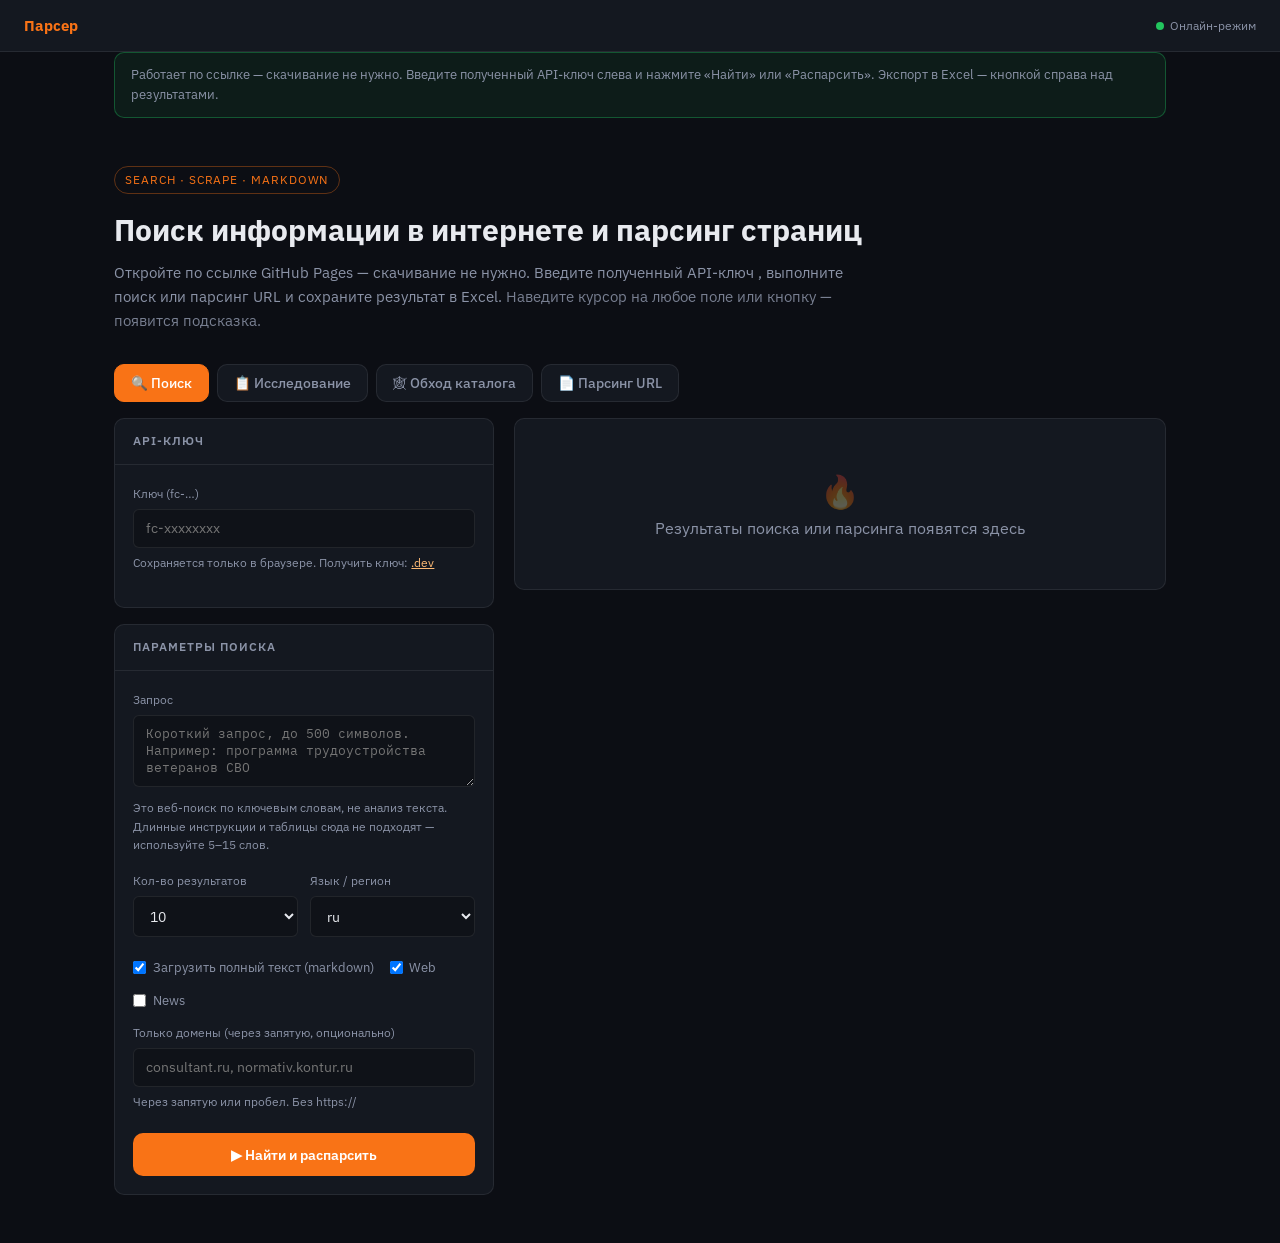
==== index.html @ 52cf87d6 "Update index.html" ====
<!DOCTYPE html>
<html lang="ru">
<head>
  <meta charset="UTF-8">
  <meta name="viewport" content="width=device-width, initial-scale=1.0">
  <title>Поиск и парсинг</title>
  <link href="https://fonts.googleapis.com/css2?family=IBM+Plex+Sans:wght@400;500;600;700&family=IBM+Plex+Mono:wght@400;500&display=swap" rel="stylesheet">
  <style>
    :root {
      --bg: #0c0e14; --bg-card: #141820; --bg-input: #0f1218;
      --accent: #f97316; --accent-dim: #ea580c; --accent-glow: rgba(249,115,22,.18);
      --success: #22c55e; --error: #f87171; --text: #e8eaef; --text-muted: #8b93a7;
      --border: rgba(255,255,255,.08); --radius: 10px;
      --font: 'IBM Plex Sans', sans-serif; --mono: 'IBM Plex Mono', monospace;
    }
    *,*::before,*::after{box-sizing:border-box;margin:0;padding:0}
    body{font-family:var(--font);background:var(--bg);color:var(--text);line-height:1.55;min-height:100vh}
    .topbar{display:flex;align-items:center;justify-content:space-between;padding:.85rem 1.5rem;border-bottom:1px solid var(--border);background:var(--bg-card);position:sticky;top:0;z-index:10;gap:1rem;flex-wrap:wrap}
    .topbar-brand{font-weight:700;font-size:.95rem}.topbar-brand span{color:var(--accent)}
    .topbar-meta{font-size:.78rem;color:var(--text-muted);display:flex;align-items:center;gap:.75rem;flex-wrap:wrap}
    .dot{display:inline-block;width:8px;height:8px;border-radius:50%;background:#d4a017;margin-right:.35rem}
    .dot.ok{background:var(--success)}
    .hero{max-width:1100px;margin:0 auto;padding:2rem 1.5rem 1rem}
    .hero-badge{display:inline-block;font-size:.72rem;letter-spacing:.08em;text-transform:uppercase;color:var(--accent);border:1px solid rgba(249,115,22,.35);padding:.25rem .65rem;border-radius:999px;margin-bottom:.75rem}
    h1{font-size:clamp(1.35rem,4vw,1.9rem);font-weight:700;margin-bottom:.5rem}
    .hero-lead{color:var(--text-muted);max-width:760px;font-size:.95rem}
    .banner{max-width:1100px;margin:0 auto 1rem;padding:0 1.5rem}
    .banner-inner{background:rgba(212,160,23,.08);border:1px solid rgba(212,160,23,.35);border-radius:var(--radius);padding:.75rem 1rem;font-size:.82rem;color:var(--text-muted)}
    .banner-inner.ok{background:rgba(34,197,94,.08);border-color:rgba(34,197,94,.35)}
    .banner-inner code{font-family:var(--mono);color:#fdba74}
    .tabs{display:flex;flex-wrap:wrap;gap:.5rem;max-width:1100px;margin:1rem auto 0;padding:0 1.5rem}
    .tab-btn{font-family:var(--font);font-size:.85rem;font-weight:500;padding:.55rem 1rem;border:1px solid var(--border);background:var(--bg-card);color:var(--text-muted);border-radius:var(--radius);cursor:pointer}
    .tab-btn.active{background:var(--accent);border-color:var(--accent);color:#fff}
    .wrap{max-width:1100px;margin:1rem auto 3rem;padding:0 1.5rem}
    .grid{display:grid;grid-template-columns:minmax(280px,380px) 1fr;gap:1.25rem;align-items:start}
    @media(max-width:900px){.grid{grid-template-columns:1fr}}
    .card{background:var(--bg-card);border:1px solid var(--border);border-radius:var(--radius);overflow:visible}
    .card-head{padding:.85rem 1.15rem;border-bottom:1px solid var(--border);font-size:.75rem;font-weight:600;letter-spacing:.08em;text-transform:uppercase;color:var(--text-muted)}
    .card-body{padding:1.15rem}
    .field{margin-bottom:1rem}
    .field label{display:block;font-size:.78rem;color:var(--text-muted);margin-bottom:.35rem}
    [data-tip]{position:relative;cursor:help}
    [data-tip]::after{
      content:attr(data-tip);position:absolute;left:0;bottom:calc(100% + 6px);z-index:30;
      min-width:180px;max-width:280px;padding:.45rem .65rem;border-radius:6px;
      background:#1e2636;border:1px solid rgba(249,115,22,.35);color:#e8eaef;
      font-size:.72rem;line-height:1.45;font-weight:400;letter-spacing:normal;text-transform:none;
      white-space:normal;box-shadow:0 8px 24px rgba(0,0,0,.35);pointer-events:none;opacity:0;
      transform:translateY(4px);transition:opacity .15s,transform .15s
    }
    [data-tip]:hover::after,[data-tip]:focus-visible::after{opacity:1;transform:translateY(0)}
    .checks [data-tip]::after,.btn-run[data-tip]::after,.btn-sm[data-tip]::after,.tab-btn[data-tip]::after{left:auto;right:0}
    .field-row .field [data-tip]::after{max-width:220px}
    .field input,.field textarea,.field select{width:100%;font-family:var(--font);font-size:.88rem;padding:.6rem .75rem;background:var(--bg-input);border:1px solid var(--border);border-radius:6px;color:var(--text)}
    .field textarea{min-height:72px;resize:vertical;font-family:var(--mono);font-size:.8rem}
    .field textarea.tall{min-height:220px}
    .progress-line{font-size:.78rem;color:var(--text-muted);padding:.5rem 1.15rem;border-top:1px solid var(--border);display:none}
    .progress-line.visible{display:block}
    .field-row{display:grid;grid-template-columns:1fr 1fr;gap:.75rem}
    .checks{display:flex;flex-wrap:wrap;gap:.75rem 1rem;margin:.25rem 0 .75rem;font-size:.84rem;color:var(--text-muted)}
    .checks label{display:flex;align-items:center;gap:.4rem;cursor:pointer}
    .checks label[data-tip]{cursor:help}
    .checks input{width:auto}
    .checks .date-filter{display:flex;align-items:center;gap:.35rem .5rem;flex-wrap:wrap}
    .checks input[type="date"]{font-family:var(--font);font-size:.8rem;padding:.28rem .5rem;background:var(--bg-input);border:1px solid var(--border);border-radius:6px;color:var(--text);width:auto;cursor:pointer}
    .checks input[type="date"]:disabled{opacity:.45;cursor:not-allowed}
    .hint{font-size:.75rem;color:var(--text-muted);margin-top:.35rem}
    .btn-run{width:100%;margin-top:.35rem;font-family:var(--font);font-size:.9rem;font-weight:600;padding:.75rem;background:var(--accent);color:#fff;border:none;border-radius:var(--radius);cursor:pointer}
    .btn-run:hover:not(:disabled){filter:brightness(1.06)}
    .btn-run:disabled{opacity:.55;cursor:not-allowed}
    .loader{display:none;padding:1rem 1.15rem;border-top:1px solid var(--border)}
    .loader.visible{display:block}
    .loader-step{display:flex;gap:.6rem;font-size:.85rem;color:var(--text-muted);padding:.3rem 0;opacity:.35}
    .loader-step.active{opacity:1;color:var(--text)}.loader-step.done{opacity:.7;color:var(--success)}
    .placeholder{padding:3rem 1.5rem;text-align:center;color:var(--text-muted)}
    .result-head{display:flex;justify-content:space-between;align-items:center;padding:.85rem 1.15rem;border-bottom:1px solid var(--border);gap:.75rem;flex-wrap:wrap}
    .result-title{font-size:.9rem;font-weight:600}
    .result-actions{display:flex;gap:.4rem;flex-wrap:wrap}
    .btn-sm{font-family:var(--font);font-size:.75rem;padding:.35rem .7rem;background:transparent;border:1px solid var(--border);color:var(--text-muted);border-radius:6px;cursor:pointer}
    .btn-sm:hover{border-color:var(--accent);color:var(--accent)}
    .btn-sm.flash-ok{border-color:var(--success);color:var(--success)}
    .example-bar{display:flex;flex-wrap:wrap;align-items:center;gap:.5rem .65rem;margin-bottom:.85rem;padding:.65rem .75rem;background:rgba(249,115,22,.06);border:1px solid rgba(249,115,22,.22);border-radius:8px}
    .example-bar-label{font-size:.72rem;font-weight:600;letter-spacing:.06em;text-transform:uppercase;color:var(--accent);white-space:nowrap}
    .example-btns{display:flex;flex-wrap:wrap;gap:.4rem}
    .example-bar .btn-sm{background:rgba(255,255,255,.05);color:var(--text);border-color:rgba(255,255,255,.14)}
    .example-bar .btn-sm:hover{background:rgba(249,115,22,.12);border-color:var(--accent);color:var(--accent)}
    .export-hint{font-size:.72rem;color:var(--text-muted);padding:0 1.15rem .65rem}
    .toast{position:fixed;bottom:1.25rem;right:1.25rem;z-index:100;background:#1a2332;border:1px solid rgba(34,197,94,.45);color:#bbf7d0;padding:.65rem 1rem;border-radius:8px;font-size:.82rem;opacity:0;transform:translateY(8px);transition:opacity .2s,transform .2s;pointer-events:none;max-width:320px}
    .toast.visible{opacity:1;transform:translateY(0)}
    .kpi-row{display:grid;grid-template-columns:repeat(4,1fr);gap:.5rem;padding:1rem 1.15rem;border-bottom:1px solid var(--border)}
    @media(max-width:700px){.kpi-row{grid-template-columns:repeat(2,1fr)}}
    .kpi{text-align:center;padding:.55rem;background:var(--bg-input);border-radius:6px}
    .kpi-val{font-size:1.2rem;font-weight:700;color:var(--accent)}
    .kpi-label{font-size:.65rem;color:var(--text-muted);text-transform:uppercase;margin-top:.15rem}
    .results-list{padding:.75rem 1rem 1rem;max-height:680px;overflow:auto}
    .result-item{border:1px solid var(--border);border-radius:8px;margin-bottom:.75rem;background:var(--bg-input);overflow:hidden}
    .result-item-head{padding:.85rem 1rem;cursor:pointer}
    .result-item-head:hover{background:rgba(255,255,255,.02)}
    .result-item-title{font-size:.92rem;font-weight:600;margin-bottom:.25rem}
    .result-item-url{font-family:var(--mono);font-size:.72rem;color:#fdba74;word-break:break-all}
    .result-item-desc{font-size:.8rem;color:var(--text-muted);margin-top:.45rem}
    .result-item-body{display:none;padding:0 1rem 1rem;border-top:1px solid var(--border)}
    .result-item.open .result-item-body{display:block}
    .result-item-body pre{font-family:var(--mono);font-size:.74rem;white-space:pre-wrap;word-break:break-word;background:#0a0c10;padding:.85rem;border-radius:6px;max-height:360px;overflow:auto;margin-top:.75rem}
    .error-box{margin:1rem 1.15rem;padding:.85rem 1rem;border:1px solid rgba(248,113,113,.35);background:rgba(248,113,113,.08);border-radius:8px;color:#fecaca;font-size:.84rem;display:none}
    .error-box.visible{display:block}
    .panel{display:none}.panel.active{display:block}
    .tab-btn.tab-hidden{display:none}
    .tab-btn.tab-new{animation:tabPulse 1.2s ease 2;border-color:rgba(249,115,22,.65)}
    @keyframes tabPulse{0%,100%{box-shadow:none}50%{box-shadow:0 0 0 3px rgba(249,115,22,.25)}}
    .ai-report{padding:1rem 1.15rem 1.25rem;max-height:680px;overflow:auto;font-size:.88rem;line-height:1.65;color:var(--text)}
    .ai-report h2,.ai-report h3{margin:1rem 0 .5rem;font-size:.95rem;color:#fdba74}
    .ai-report p{margin:.45rem 0}
    .ai-report ul,.ai-report ol{margin:.35rem 0 .65rem 1.2rem}
    .ai-report li{margin:.2rem 0}
    .ai-report a{color:#fdba74}
    .ai-placeholder{padding:2rem 1.15rem;color:var(--text-muted);font-size:.88rem;line-height:1.6}
    a{color:#fdba74}
  </style>
</head>
<body>

<header class="topbar">
  <div class="topbar-brand"><span>Парсер</div>
  <div class="topbar-meta">
    <span id="serverStatus"><span class="dot"></span>Сервер…</span>
  </div>
</header>

<div class="banner">
  <div class="banner-inner" id="serverBanner">
    Запустите локальный прокси: <code>python server.py</code> и откройте
    <a href="http://127.0.0.1:8765/">http://127.0.0.1:8765/</a>.
    API-ключ — в поле ниже или в переменной <code>API_KEY</code>.
  </div>
</div>

<section class="hero">
  <span class="hero-badge">Search · Scrape · Markdown</span>
  <h1>Поиск информации в интернете и парсинг страниц</h1>
  <p class="hero-lead" id="heroLead">Откройте по ссылке GitHub Pages — скачивание не нужно. Введите полученный API-ключ , выполните поиск или парсинг URL и сохраните результат в Excel. <span style="opacity:.85">Наведите курсор на любое поле или кнопку — появится подсказка.</span></p>
</section>

<nav class="tabs">
  <button class="tab-btn active" data-tab="search" data-tip="Поиск страниц в Google по ключевым словам">🔍 Поиск</button>
  <button class="tab-btn" data-tab="research" data-tip="Длинное задание → много коротких поисков">📋 Исследование</button>
  <button class="tab-btn tab-hidden" id="tabAiBtn" data-tab="ai" data-tip="ИИ проанализирует собранные материалы и даст рекомендации">🤖 Анализ и предложения ИИ</button>
  <button class="tab-btn" data-tab="crawl" data-tip="Обход всего каталога сайта по ссылкам">🕸 Обход каталога</button>
  <button class="tab-btn" data-tab="scrape" data-tip="Скачать текст одной конкретной страницы">📄 Парсинг URL</button>
</nav>

<div class="wrap">
  <div class="grid">
    <div>
      <div class="card">
        <div class="card-head">API-ключ</div>
        <div class="card-body">
          <div class="field">
            <label data-tip="Данные сохраняется только у вас в браузере.">Ключ (fc-…)</label>
            <input id="apiKey" type="password" placeholder="fc-xxxxxxxx" autocomplete="off" data-tip="Вставьте ключ fc-… .dev → API Keys">
            <p class="hint">Сохраняется только в браузере. Получить ключ: <a href="https://.dev/app/api-keys" target="_blank" rel="noopener">.dev</a></p>
          </div>
        </div>
      </div>

      <div class="panel active" id="panel-search">
        <div class="card" style="margin-top:1rem">
          <div class="card-head">Параметры поиска</div>
          <div class="card-body">
            <div class="field">
              <label data-tip="Ищет страницы в интернете, как Google. Только ключевые слова, до 500 символов.">Запрос</label>
              <textarea id="searchQuery" rows="3" placeholder="Короткий запрос, до 500 символов. Например: программа трудоустройства ветеранов СВО" data-tip="Пример: «автономера купить Москва». Не пишите инструкции — для них вкладка «Исследование»."></textarea>
              <p class="hint">Это веб-поиск по ключевым словам, не анализ текста. Длинные инструкции и таблицы сюда не подходят — используйте 5–15 слов.</p>
            </div>
            <div class="field-row">
              <div class="field">
                <label data-tip="Сколько ссылок вернуть из поиска (макс. 100).">Кол-во результатов</label>
                <select id="searchLimit" data-tip="Больше результатов = больше кредитов.">
                  <option value="5">5</option>
                  <option value="10" selected>10</option>
                  <option value="20">20</option>
                  <option value="50">50</option>
                  <option value="100">100</option>
                </select>
              </div>
              <div class="field">
                <label data-tip="Язык результатов поиска. ru — для русскоязычных сайтов.">Язык / регион</label>
                <select id="searchLang" data-tip="Влияет на выдачу Google: регион и язык сниппетов.">
                  <option value="">авто</option>
                  <option value="ru" selected>ru</option>
                  <option value="en">en</option>
                </select>
              </div>
            </div>
            <div class="checks">
              <label data-tip="Скачает полный текст каждой найденной страницы. Дороже, но можно сразу читать и экспортировать."><input type="checkbox" id="searchScrape" checked> Загрузить полный текст (markdown)</label>
              <label data-tip="Обычные веб-страницы в результатах поиска."><input type="checkbox" id="srcWeb" checked> Web</label>
              <label data-tip="Новостные статьи (отдельная лента Google News)."><input type="checkbox" id="srcNews"> News</label>
            </div>
            <div class="field">
              <label data-tip="Ограничить поиск только указанными сайтами.">Только домены (через запятую, опционально)</label>
              <input id="includeDomains" placeholder="consultant.ru, normativ.kontur.ru" data-tip="Только эти сайты в выдаче. Через запятую или пробел, без https://">
              <p class="hint">Через запятую или пробел. Без https://</p>
            </div>
            <button class="btn-run" id="btnSearch" data-tip="Отправит поиск → результаты появятся справа → экспорт в Excel/MD">▶ Найти и распарсить</button>
          </div>
          <div class="loader" id="loader-search"></div>
        </div>
      </div>

      <div class="panel" id="panel-research">
        <div class="card" style="margin-top:1rem">
          <div class="card-head">Пакетное исследование</div>
          <div class="card-body">
            <div class="example-bar">
              <span class="example-bar-label">Примеры заданий</span>
              <div class="example-btns">
                <button type="button" class="btn-sm" id="btnLoadHrTemplate" data-tip="Подставит пример задания, ключевых слов и доменов для HR-исследования">Пример: HR</button>
                <button type="button" class="btn-sm" id="btnLoadSvoTemplate" data-tip="Подставит пример про практики трудоустройства ветеранов СВО">Пример: ветераны СВО</button>
              </div>
            </div>
            <p class="hint" style="margin-bottom:.75rem">Длинное задание разбивается на серию коротких поисков (лимит — 500 символов на запрос). Результаты объединяются и дедupliцируются.</p>
            <div class="field">
              <label data-tip="Полный текст задания. Из него автоматически извлекутся ключевые слова в «кавычках».">Техническое задание</label>
              <textarea id="researchBrief" class="tall" rows="12" placeholder="Опишите цель исследования, тему, период, нужные разделы отчёта, ключевые слова в «кавычках»…" data-tip="Любая тема: HR, рынок, технологии, право и т.д. AI-анализ тоже строится из этого текста."></textarea>
            </div>
            <div class="field-row">
              <div class="field">
                <label data-tip="Сколько ссылок собирать за один ключевой запрос.">Результатов на запрос</label>
                <select id="researchLimit" data-tip="Например: 20 × 15 запросов = до 300 ссылок (с дедupliкацией).">
                  <option value="10">10</option>
                  <option value="20" selected>20</option>
                  <option value="50">50</option>
                  <option value="100">100</option>
                </select>
              </div>
              <div class="field">
                <label data-tip="Сколько ключевых фраз использовать из списка ниже.">Ключевых запросов (макс.)</label>
                <select id="researchMaxQueries" data-tip="Каждый запрос = отдельный вызов API. Больше = дольше и дороже.">
                  <option value="8">8</option>
                  <option value="15" selected>15</option>
                  <option value="20">20</option>
                  <option value="30">30</option>
                </select>
              </div>
            </div>
            <div class="field">
              <label data-tip="По одной фразе на строку. Авто-заполняется из «кавычек» в задании.">Ключевые слова (по одному на строку, авто из «кавычек»)</label>
              <textarea id="researchKeywords" rows="6" placeholder="ключевое слово 1&#10;ключевое слово 2&#10;…" data-tip="Заполняется автоматически из «кавычек» в задании или вручную — по одному на строку."></textarea>
            </div>
            <div class="field">
              <label data-tip="Искать только на этих сайтах (опционально).">Домены (через пробел или запятую)</label>
              <textarea id="researchDomains" rows="3" placeholder="site1.ru site2.ru …" data-tip="Любые домены по теме исследования. Через пробел или запятую, без https://"></textarea>
            </div>
            <div class="checks">
              <label data-tip="Полный текст страниц. Медленнее, расходует больше кредитов."><input type="checkbox" id="researchScrape"> Загрузить markdown (медленнее, больше кредитов)</label>
              <div class="date-filter" data-tip="Искать только материалы, опубликованные не раньше выбранной даты (до сегодня).">
                <label><input type="checkbox" id="researchDateFilter" checked> Публикации с</label>
                <input type="date" id="researchDateFrom" value="2023-01-01" max="">
              </div>
              <label data-tip="Дополнительно ищет по всему интернету, не только по указанным доменам."><input type="checkbox" id="researchBroad" checked> Доп. поиск без фильтра доменов</label>
            </div>
            <button class="btn-run" id="btnResearch" data-tip="Запустит серию поисков → объединит ссылки → покажет справа">▶ Запустить исследование</button>
          </div>
          <div class="progress-line" id="researchProgress"></div>
          <div class="loader" id="loader-research"></div>
        </div>
      </div>

      <div class="panel" id="panel-ai">
        <div class="card" style="margin-top:1rem">
          <div class="card-head">Анализ и предложения ИИ</div>
          <div class="card-body">
            <p class="hint" style="margin-bottom:.75rem">Доступно после исследования. Промпт собирается из вашего «Технического задания» + собранных материалов — каждый запуск уникален по содержанию.</p>
            <div class="field">
              <label data-tip="Ключ OpenAI для GPT-4o-mini. Нужен только для AI-анализа.">Ключ OpenAI (sk-…)</label>
              <input id="openaiKey" type="password" placeholder="sk-xxxxxxxx" autocomplete="off" data-tip="Получить: platform.openai.com → API keys. Или задайте OPENAI_API_KEY в server.py">
            </div>
            <div class="field">
              <label data-tip="Что именно должен проанализировать ИИ. По умолчанию — из поля «Техническое задание».">Фокус анализа (опционально)</label>
              <textarea id="aiFocus" rows="4" placeholder="Дополнительные акценты: на что обратить внимание, формат ответа, целевая аудитория отчёта…" data-tip="Необязательно. Если пусто — ИИ ориентируется только на «Техническое задание»."></textarea>
            </div>
            <div class="checks">
              <label data-tip="Включить фрагменты markdown из найденных страниц (точнее, но дольше)."><input type="checkbox" id="aiUseMarkdown" checked> Использовать тексты страниц</label>
            </div>
            <button class="btn-run" id="btnAiAnalyze" data-tip="Отправит материалы в GPT-4o-mini → отчёт появится справа">▶ Провести AI-анализ</button>
            <button type="button" class="btn-sm" id="btnAiCopyPrompt" style="margin-top:.5rem;width:100%" data-tip="Если нет ключа OpenAI — скопирует промпт и данные для ChatGPT">Скопировать промпт для ChatGPT</button>
          </div>
          <div class="progress-line" id="aiProgress"></div>
          <div class="loader" id="loader-ai"></div>
        </div>
      </div>

      <div class="panel" id="panel-crawl">
        <div class="card" style="margin-top:1rem">
          <div class="card-head">Обход каталога сайта</div>
          <div class="card-body">
            <p class="hint" style="margin-bottom:.75rem">Обходит страницы сайта по ссылкам (). Подходит для каталогов объявлений, номеров, товаров. 1 страница ≈ 1 кредит.</p>
            <div class="example-bar">
              <span class="example-bar-label">Примеры</span>
              <div class="example-btns">
                <button type="button" class="btn-sm" id="btnCrawlPresetAuto" data-tip="Заполнит URL и настройки для сайта auto-nomera.ru">Пример: auto-nomera.ru</button>
              </div>
            </div>
            <div class="field">
              <label data-tip="С какой страницы начать обход — обычно главная или каталог.">URL каталога</label>
              <input id="crawlUrl" type="url" placeholder="https://auto-nomera.ru/" data-tip="Пойдёт по ссылкам с этой страницы. Для номеров: auto-nomera.ru">
            </div>
            <div class="field-row">
              <div class="field">
                <label data-tip="Сколько страниц максимум скачать. 1 страница = 1 кредит.">Макс. страниц</label>
                <select id="crawlLimit" data-tip="Начните с 25–50. Для полного каталога — 100–200.">
                  <option value="10">10</option>
                  <option value="25">25</option>
                  <option value="50" selected>50</option>
                  <option value="100">100</option>
                  <option value="200">200</option>
                  <option value="500">500</option>
                </select>
              </div>
              <div class="field">
                <label data-tip="Сколько «кликов» от стартовой страницы идти по ссылкам.">Глубина ссылок</label>
                <select id="crawlDepth" data-tip="Больше глубина — больше страниц найдётся, но дольше обход.">
                  <option value="2">2</option>
                  <option value="3" selected>3</option>
                  <option value="5">5</option>
                  <option value="8">8</option>
                </select>
              </div>
            </div>
            <div class="field">
              <label data-tip="Regex-пути URL, которые нужно обойти. Пусто = все страницы.">Включить только пути (regex, по одному на строку, опционально)</label>
              <textarea id="crawlIncludePaths" rows="2" placeholder="^/sale/.*&#10;^/auto/.*" data-tip="Пример: ^/auto/.* — только страницы каталога авто"></textarea>
            </div>
            <div class="field">
              <label data-tip="Regex-пути, которые пропустить (логин, админка и т.д.).">Исключить пути (regex, опционально)</label>
              <textarea id="crawlExcludePaths" rows="2" placeholder="^/admin/.*&#10;^/login.*" data-tip="Пример: ^/login.* — не заходить на страницу входа"></textarea>
            </div>
            <div class="checks">
              <label data-tip="Обходить весь сайт, а не только ссылки ниже стартовой страницы."><input type="checkbox" id="crawlEntireDomain" checked> Весь домен (не только подпапки)</label>
              <label data-tip="Сохранить текст каждой страницы — нужно для MD и Excel."><input type="checkbox" id="crawlScrape" checked> Markdown каждой страницы</label>
              <label data-tip="Найдёт госномера в тексте и вынесет на отдельный лист Excel «Номера»."><input type="checkbox" id="crawlExtractPlates" checked> Извлекать госномера в Excel</label>
            </div>
            <button class="btn-run" id="btnCrawl" data-tip="Запустит обход → подождите 1–10 мин → номера в Excel на листе «Номера»">▶ Обойти каталог</button>
          </div>
          <div class="progress-line" id="crawlProgress"></div>
          <div class="loader" id="loader-crawl"></div>
        </div>
      </div>

      <div class="panel" id="panel-scrape">
        <div class="card" style="margin-top:1rem">
          <div class="card-head">Парсинг одной страницы</div>
          <div class="card-body">
            <div class="field">
              <label data-tip="Полный адрес одной страницы для скачивания.">URL</label>
              <input id="scrapeUrl" type="url" placeholder="https://example.com/page" data-tip="Одна ссылка = одна страница. Для всего каталога — вкладка «Обход каталога».">
            </div>
            <div class="checks">
              <label data-tip="Чистый текст страницы — удобно читать и экспортировать."><input type="checkbox" id="fmtMarkdown" checked> Markdown</label>
              <label data-tip="Список всех ссылок со страницы."><input type="checkbox" id="fmtLinks"> Ссылки</label>
              <label data-tip="Исходный HTML-код страницы."><input type="checkbox" id="fmtHtml"> HTML</label>
            </div>
            <button class="btn-run" id="btnScrape" data-tip="Скачает одну страницу → результат справа → Excel или MD">▶ Распарсить страницу</button>
          </div>
          <div class="loader" id="loader-scrape"></div>
        </div>
      </div>
    </div>

    <div class="card" id="resultsCard">
      <div class="placeholder" id="placeholder">
        <span style="font-size:2rem;opacity:.3">🔥</span>
        <p>Результаты поиска или парсинга появятся здесь</p>
      </div>
      <div id="resultsArea" style="display:none">
        <div class="result-head">
          <span class="result-title" id="resultsTitle">Результаты</span>
          <div class="result-actions">
            <button class="btn-sm" id="btnCopyJson" data-tip="Скопирует все результаты в буфер обмена в формате JSON">JSON</button>
            <button class="btn-sm" id="btnCopyMd" data-tip="Скачает один .md файл со всеми страницами">Скачать MD</button>
            <button class="btn-sm" id="btnExportExcel" data-tip="Сохранит таблицу .xlsx (для обхода — лист «Номера»)">Excel</button>
          </div>
        </div>
        <p class="export-hint">Скачать MD — файл с текстом · JSON — копия в буфер · Excel — таблица с номерами</p>
        <div class="kpi-row" id="kpiRow"></div>
        <div class="error-box" id="errorBox"></div>
        <div class="results-list" id="resultsList"></div>
        <div class="ai-report" id="aiResultsArea" style="display:none"></div>
      </div>
    </div>
  </div>
</div>

<div class="toast" id="toast" role="status"></div>

<script src="https://cdn.sheetjs.com/xlsx-0.20.3/package/dist/xlsx.full.min.js"></script>
<script>
const FIRECRAWL_API = 'https://api.firecrawl.dev/v2';
const USE_LOCAL_PROXY = (location.hostname === '127.0.0.1' || location.hostname === 'localhost') && location.port === '8765';
const API_BASE = location.origin;

const LOADERS = {
  search: ['Отправка запроса в FireCrawl…', 'Поиск по интернету…', 'Парсинг найденных страниц…', 'Готово'],
  scrape: ['Загрузка страницы…', 'Рендер и извлечение контента…', 'Форматирование markdown…', 'Готово'],
  research: ['Разбор задания…', 'Пакетный поиск…', 'Объединение результатов…', 'Готово'],
  crawl: ['Запуск обхода…', 'Сканирование страниц…', 'Сбор markdown…', 'Готово'],
  ai: ['Подготовка материалов…', 'Отправка в GPT…', 'Формирование рекомендаций…', 'Готово']
};

const MAX_SEARCH_QUERY = 500;
const MAX_SEARCH_LIMIT = 100;

const PRACTICE_COLUMNS = [
  'Наименование организации', 'Отрасль', 'Регион', 'Название программы или практики',
  'Дата публикации', 'Ссылка на источник', 'Целевая аудитория', 'Исходная проблема',
  'Потребности целевой аудитории', 'Цель программы', 'Используемая модель или подход',
  'Этапы пути сотрудника', 'Инструменты адаптации', 'Наличие единого окна или координатора',
  'Наличие личного куратора или наставника', 'Работа с непосредственными руководителями',
  'Обучение HR и руководителей', 'Подготовка трудового коллектива', 'Работа с семьями',
  'Волонтёрские или ветеранские сообщества', 'Каналы коммуникации',
  'Портал, горячая линия или другой цифровой сервис', 'Психологическое сопровождение',
  'Профессиональное обучение и переобучение', 'Количество участников программы',
  'Количество трудоустроенных', 'Текучесть или отток до запуска программы',
  'Текучесть или отток после запуска программы', 'Другие количественные результаты',
  'Период измерения результатов', 'Отзывы участников', 'Выявленные сложности',
  'Рекомендации другим работодателям', 'Нормативное основание',
  'Возможные субсидии и меры государственной поддержки', 'Оценка доказательности информации'
];

const HR_RESEARCH_BRIEF = `Собери публичную информацию о лучших HR-практиках российских работодателей: адаптация и onboarding, вовлечённость, удержание, обучение и развитие, оценка эффективности, HR-аналитика, employer brand, удалённая и гибридная работа.

Период публикаций: с 1 января 2023 года по текущую дату.

Приоритетные сайты:
* \`hrtimes.ru\`
* \`hh.ru\`
* \`mintrud.gov.ru\`
* \`consultant.ru\`
* \`hr-portal.ru\`
* \`trudvsem.ru\`

Используй ключевые слова:
«адаптация новых сотрудников», «onboarding», «текучесть персонала», «employee engagement», «удержание сотрудников», «performance review», «HR analytics», «обучение и развитие персонала», «корпоративная культура», «employer brand», «гибридный формат работы», «eNPS», «наставничество», «карьерные треки», «система грейдов».`;

const HR_RESEARCH_KEYWORDS = `адаптация новых сотрудников
onboarding
текучесть персонала
employee engagement
удержание сотрудников
performance review
HR analytics
обучение и развитие персонала
корпоративная культура
employer brand
гибридный формат работы
eNPS
наставничество
карьерные треки
система грейдов`;

const HR_RESEARCH_DOMAINS = `hrtimes.ru hh.ru mintrud.gov.ru consultant.ru hr-portal.ru trudvsem.ru`;

const SVO_RESEARCH_BRIEF = `Собери публичную информацию о практиках российских работодателей по трудоустройству, возвращению на прежнее рабочее место, профессиональной и социальной адаптации, сопровождению и удержанию ветеранов боевых действий и участников СВО.

Период публикаций: с 1 января 2023 года по текущую дату.

Приоритетные сайты:
* \`consultant.ru\`
* \`normativ.kontur.ru\`
* \`bp.mintrud.gov.ru\`
* \`mintrud.gov.ru\`
* \`trudvsem.ru\`
* \`sfr.gov.ru\`
* \`fzo.info\`

Используй следующие поисковые слова:
«участники СВО», «ветераны боевых действий», «трудоустройство участников СВО», «возвращение на работу», «адаптация участников СВО», «реинтеграция работников», «сопровождение ветеранов», «корпоративная программа поддержки», «единое окно», «личный куратор», «группа заботы», «наставничество», «психологическая поддержка», «социальное сопровождение», «поддержка семей», «обучение руководителей», «подготовка трудового коллектива», «корпоративная культура», «внутренние коммуникации», «карта адаптации», «путь сотрудника», «employee journey», «CJM», «сообщество ветеранов», «волонтёрская программа», «удержание сотрудников», «текучесть», «отток», «субсидия работодателю», «профессиональное переобучение».`;

let lastPayload = null;
let lastAiReport = '';

function getOpenAiKey() {
  return document.getElementById('openaiKey').value.trim();
}

function saveOpenAiKey() {
  const key = getOpenAiKey();
  if (key) localStorage.setItem('openai_api_key', key);
}

function loadOpenAiKey() {
  const key = localStorage.getItem('openai_api_key');
  if (key) document.getElementById('openaiKey').value = key;
}

function setAiTabVisible(show, pulse = false) {
  const tab = document.getElementById('tabAiBtn');
  tab.classList.toggle('tab-hidden', !show);
  tab.classList.toggle('tab-new', show && pulse);
}

function updateResultsViewForTab(tabName) {
  const isAi = tabName === 'ai';
  document.getElementById('resultsList').style.display = isAi ? 'none' : '';
  document.getElementById('aiResultsArea').style.display = isAi ? 'block' : 'none';
  document.getElementById('kpiRow').style.display = isAi ? 'none' : '';
  document.querySelector('.export-hint').style.display = isAi ? 'none' : '';
  if (isAi && !lastAiReport) {
    document.getElementById('aiResultsArea').innerHTML = `<div class="ai-placeholder">
      <p><strong>AI-анализ ещё не выполнен.</strong></p>
      <p>Нажмите «Провести AI-анализ» слева. ИИ изучит ${lastPayload?.items?.length || 0} собранных источников и подготовит рекомендации.</p>
      <p>Нет ключа OpenAI? Используйте «Скопировать промпт для ChatGPT».</p>
    </div>`;
  }
}

function simpleMdToHtml(md) {
  return esc(md)
    .replace(/^### (.+)$/gm, '<h3>$1</h3>')
    .replace(/^## (.+)$/gm, '<h2>$1</h2>')
    .replace(/^# (.+)$/gm, '<h2>$1</h2>')
    .replace(/\*\*(.+?)\*\*/g, '<strong>$1</strong>')
    .replace(/^- (.+)$/gm, '<li>$1</li>')
    .replace(/(<li>.*<\/li>\n?)+/g, m => `<ul>${m}</ul>`)
    .replace(/\n{2,}/g, '</p><p>')
    .replace(/^(?!<[hul])/gm, '')
    .replace(/^/, '<p>').replace(/$/, '</p>');
}

function renderAiReport(text) {
  lastAiReport = text;
  document.getElementById('placeholder').style.display = 'none';
  document.getElementById('resultsArea').style.display = 'block';
  document.getElementById('resultsTitle').textContent = 'AI-анализ и рекомендации';
  document.getElementById('aiResultsArea').innerHTML = simpleMdToHtml(text);
  updateResultsViewForTab('ai');
}

function buildResearchContextForAi(useMarkdown) {
  const items = lastPayload?.items || [];
  const maxItems = 30;
  const mdLimit = 900;
  let total = 0;
  const maxTotal = 14000;
  const blocks = [];

  for (const it of items.slice(0, maxItems)) {
    let chunk = `### ${it.title || 'Без названия'}\nURL: ${it.url || it.sourceURL || '—'}\n`;
    if (it.searchKeyword) chunk += `Ключ: ${it.searchKeyword}\n`;
    if (it.description || it.snippet) chunk += `Описание: ${it.description || it.snippet}\n`;
    if (useMarkdown && (it.markdown || it.content)) {
      chunk += `\nТекст:\n${String(it.markdown || it.content).slice(0, mdLimit)}\n`;
    }
    if (total + chunk.length > maxTotal) break;
    blocks.push(chunk);
    total += chunk.length;
  }

  return {
    text: blocks.join('\n---\n'),
    used: blocks.length,
    total: items.length
  };
}

function buildAiPrompt() {
  const brief = lastPayload?.meta?.researchBrief
    || document.getElementById('researchBrief').value.trim()
    || 'Анализ собранных материалов из интернета';
  const focus = document.getElementById('aiFocus').value.trim();
  const useMd = document.getElementById('aiUseMarkdown').checked;
  const ctx = buildResearchContextForAi(useMd);
  const keywords = [...new Set((lastPayload?.items || []).map(i => i.searchKeyword).filter(Boolean))];

  const userPrompt = `Техническое задание исследования:
${brief}

${focus ? `Дополнительный фокус анализа:\n${focus}\n\n` : ''}Статистика сбора:
- Всего источников: ${ctx.total}
- Передано в анализ: ${ctx.used}
${keywords.length ? `- Ключевые запросы: ${keywords.slice(0, 15).join('; ')}${keywords.length > 15 ? '…' : ''}\n` : ''}
Материалы (заголовок, URL, фрагмент текста):
${ctx.text}

Инструкция:
1. Прочитай техническое задание — именно оно задаёт тему, цели и нужную структуру отчёта (HR, рынок, продукт, право и т.д.).
2. Если в задании уже перечислены разделы, таблицы, KPI или вопросы — используй их как оглавление отчёта.
3. Если структура не задана — предложи универсальную:
   - краткая сводка;
   - ключевые находки с URL;
   - паттерны и противоречия;
   - пробелы в данных;
   - рекомендации и следующие шаги.
4. Опирайся только на переданные материалы. Не выдумывай факты.
5. Если данных нет — пиши «нет данных». Отделяй факты от планов и заявлений.
6. Ответ — на русском, в markdown.`;

  return {
    system: 'Ты аналитик открытых источников. Синтезируй материалы в отчёт строго по целям технического задания пользователя, без привязки к конкретной отрасли.',
    user: userPrompt
  };
}

async function callOpenAiAnalysis(prompt) {
  saveOpenAiKey();
  const payload = {
    openaiKey: getOpenAiKey() || undefined,
    model: 'gpt-4o-mini',
    messages: [
      { role: 'system', content: prompt.system },
      { role: 'user', content: prompt.user }
    ]
  };

  if (USE_LOCAL_PROXY) {
    const res = await fetch(`${API_BASE}/api/ai/analyze`, {
      method: 'POST',
      headers: { 'Content-Type': 'application/json' },
      body: JSON.stringify(payload)
    });
    const json = await res.json().catch(() => ({}));
    if (!res.ok) throw new Error(json.error || extractApiError(json, res.status));
    return json.content || json.text || '';
  }

  const apiKey = getOpenAiKey();
  if (!apiKey) throw new Error('Укажите ключ OpenAI (sk-…) или запустите python server.py с OPENAI_API_KEY');

  const res = await fetch('https://api.openai.com/v1/chat/completions', {
    method: 'POST',
    headers: {
      'Content-Type': 'application/json',
      Authorization: `Bearer ${apiKey}`
    },
    body: JSON.stringify({
      model: payload.model,
      messages: payload.messages,
      temperature: 0.3
    })
  });
  const json = await res.json().catch(() => ({}));
  if (!res.ok) throw new Error(json.error?.message || extractApiError(json, res.status));
  return json.choices?.[0]?.message?.content || '';
}

function setAiProgress(text) {
  const el = document.getElementById('aiProgress');
  el.textContent = text;
  el.classList.add('visible');
}

function hideAiProgress() {
  document.getElementById('aiProgress').classList.remove('visible');
}

async function doAiAnalyze() {
  if (!lastPayload?.items?.length || lastPayload.meta?.mode !== 'research') {
    alert('Сначала выполните исследование и соберите ссылки');
    return;
  }

  const btn = document.getElementById('btnAiAnalyze');
  btn.disabled = true;
  hideError();

  runLoader('ai', async () => {
    try {
      setAiProgress('Формирование промпта…');
      const prompt = buildAiPrompt();
      setAiProgress('Отправка в GPT-4o-mini…');
      const report = await callOpenAiAnalysis(prompt);
      if (!report.trim()) throw new Error('ИИ вернул пустой ответ');
      renderAiReport(report);
      document.getElementById('tabAiBtn').click();
      showToast('AI-анализ готов');
    } catch (e) {
      showError(e.message || String(e));
      showToast('Ошибка AI-анализа — попробуйте «Скопировать промпт для ChatGPT»');
    } finally {
      hideLoader('ai');
      hideAiProgress();
      btn.disabled = false;
    }
  });
}

async function copyAiPrompt() {
  if (!lastPayload?.items?.length) {
    showToast('Нет данных исследования');
    return;
  }
  const prompt = buildAiPrompt();
  const full = `${prompt.system}\n\n---\n\n${prompt.user}`;
  try {
    await navigator.clipboard.writeText(full);
    showToast('Промпт скопирован — вставьте в ChatGPT');
  } catch {
    showToast('Не удалось скопировать');
  }
}

function esc(s) {
  return String(s ?? '').replace(/&/g,'&amp;').replace(/</g,'&lt;').replace(/>/g,'&gt;').replace(/"/g,'&quot;');
}

function getApiKey() {
  return document.getElementById('apiKey').value.trim();
}

function saveApiKey() {
  const key = getApiKey();
  if (key) localStorage.setItem('firecrawl_api_key', key);
}

function loadApiKey() {
  const key = localStorage.getItem('firecrawl_api_key');
  if (key) document.getElementById('apiKey').value = key;
}

function runLoader(id, done) {
  const el = document.getElementById('loader-' + id);
  el.innerHTML = LOADERS[id].map((t,i)=>`<div class="loader-step" data-i="${i}">${esc(t)}</div>`).join('');
  el.classList.add('visible');
  const steps = el.querySelectorAll('.loader-step');
  let i = 0;
  (function tick(){
    steps.forEach((s,idx)=>{ s.classList.toggle('active',idx===i); s.classList.toggle('done',idx<i); });
    if (i++ >= steps.length) { setTimeout(done, 250); return; }
    setTimeout(tick, 450);
  })();
}

function hideLoader(id) {
  document.getElementById('loader-' + id).classList.remove('visible');
}

function normalizeItems(data) {
  if (!data) return [];
  if (Array.isArray(data)) return data;
  const items = [];
  for (const key of ['web', 'news', 'images']) {
    if (Array.isArray(data[key])) items.push(...data[key]);
  }
  return items;
}

function showError(msg) {
  const box = document.getElementById('errorBox');
  box.textContent = msg;
  box.classList.add('visible');
}

function hideError() {
  document.getElementById('errorBox').classList.remove('visible');
}

function renderResults(title, items, meta = {}) {
  document.getElementById('placeholder').style.display = 'none';
  const area = document.getElementById('resultsArea');
  area.style.display = 'block';
  document.getElementById('resultsTitle').textContent = title;
  hideError();

  const withMd = items.filter(i => i.markdown || i.content).length;
  let kpiCols;
  if (meta.mode === 'crawl') {
    kpiCols = `
    <div class="kpi"><div class="kpi-val">${items.length}</div><div class="kpi-label">Страниц</div></div>
    <div class="kpi"><div class="kpi-val">${meta.platesCount ?? 0}</div><div class="kpi-label">Номеров</div></div>
    <div class="kpi"><div class="kpi-val">${withMd}</div><div class="kpi-label">С markdown</div></div>
    <div class="kpi"><div class="kpi-val">${meta.ms ?? '—'}</div><div class="kpi-label">мс</div></div>`;
  } else if (meta.queriesRun != null) {
    kpiCols = `
    <div class="kpi"><div class="kpi-val">${items.length}</div><div class="kpi-label">Уник. ссылок</div></div>
    <div class="kpi"><div class="kpi-val">${withMd}</div><div class="kpi-label">С markdown</div></div>
    <div class="kpi"><div class="kpi-val">${meta.queriesRun ?? '—'}</div><div class="kpi-label">Запросов</div></div>
    <div class="kpi"><div class="kpi-val">${meta.ms ?? '—'}</div><div class="kpi-label">мс</div></div>`;
  } else {
    kpiCols = `
    <div class="kpi"><div class="kpi-val">${items.length}</div><div class="kpi-label">Результатов</div></div>
    <div class="kpi"><div class="kpi-val">${withMd}</div><div class="kpi-label">С markdown</div></div>
    <div class="kpi"><div class="kpi-val">${meta.ms ?? '—'}</div><div class="kpi-label">мс</div></div>
    <div class="kpi"><div class="kpi-val">${meta.limit ?? '—'}</div><div class="kpi-label">Лимит</div></div>`;
  }
  document.getElementById('kpiRow').innerHTML = kpiCols;

  const list = document.getElementById('resultsList');
  if (!items.length) {
    const hints = [];
    if (meta.mode === 'crawl') {
      hints.push('Проверьте URL каталога, глубину ссылок и фильтры путей.');
      hints.push('1 страница = 1 кредит FireCrawl. Начните с лимита 25–50.');
    } else if (meta.queryLen > MAX_SEARCH_QUERY) {
      hints.push(`Запрос ${meta.queryLen} символов — лимит FireCrawl ${MAX_SEARCH_QUERY}. Сократите до ключевых слов.`);
    } else if (meta.queryLen > 120) {
      hints.push('Запрос слишком длинный для поиска — оставьте 5–15 ключевых слов.');
    }
    if (meta.domainsCount) {
      hints.push(`Фильтр по ${meta.domainsCount} доменам — убедитесь, что они указаны верно.`);
    }
    if (meta.scrape) {
      hints.push('Попробуйте снять «Загрузить полный текст» — иногда так быстрее находятся ссылки.');
    }
    hints.push('FireCrawl ищет страницы в интернете, а не заполняет таблицы по инструкции.');
    list.innerHTML = `<p style="padding:1rem;color:var(--text-muted)">Ничего не найдено.</p>
      <ul style="padding:0 1.25rem 1rem;color:var(--text-muted);font-size:.82rem;line-height:1.6">
        ${hints.map(h => `<li>${esc(h)}</li>`).join('')}
      </ul>`;
    return;
  }

  list.innerHTML = items.map((item, idx) => {
    const md = item.markdown || item.content || '';
    return `<article class="result-item${idx === 0 ? ' open' : ''}" data-idx="${idx}">
      <div class="result-item-head">
        <div class="result-item-title">${esc(item.title || 'Без названия')}</div>
        <div class="result-item-url">${esc(item.url || item.sourceURL || '')}</div>
        ${item.searchKeyword ? `<div class="result-item-desc">Ключ: ${esc(item.searchKeyword)}</div>` : ''}
        ${item.description || item.snippet ? `<div class="result-item-desc">${esc(item.description || item.snippet)}</div>` : ''}
      </div>
      <div class="result-item-body">
        ${md ? `<pre>${esc(md)}</pre>` : '<p style="color:var(--text-muted);font-size:.82rem;margin-top:.75rem">Markdown не загружен. Включите «Загрузить полный текст» или откройте URL.</p>'}
      </div>
    </article>`;
  }).join('');

  list.querySelectorAll('.result-item-head').forEach(head => {
    head.addEventListener('click', () => head.parentElement.classList.toggle('open'));
  });

  lastPayload = { title, items, meta };

  if (meta.mode === 'research' && items.length > 0) {
    setAiTabVisible(true, true);
    showToast(`Исследование готово (${items.length} источников). Доступен AI-анализ →`);
  }
}

async function apiPost(path, body) {
  saveApiKey();
  const res = await fetch(`${API_BASE}${path}`, {
    method: 'POST',
    headers: { 'Content-Type': 'application/json' },
    body: JSON.stringify({ ...body, apiKey: getApiKey() || undefined })
  });
  const json = await res.json().catch(() => ({}));
  if (!res.ok) throw new Error(json.error || json.message || `HTTP ${res.status}`);
  if (json.success === false) throw new Error(json.error || 'FireCrawl вернул ошибку');
  return json;
}

function normalizeDomain(d) {
  return String(d).trim().replace(/^https?:\/\//i, '').split('/')[0].split(':')[0];
}

function parseDomainsInput(value) {
  return String(value || '')
    .split(/[\s,;]+/)
    .map(normalizeDomain)
    .filter(Boolean);
}

function extractApiError(json, status) {
  if (!json || typeof json !== 'object') return `HTTP ${status}`;
  if (typeof json.error === 'string' && json.error) return json.error;
  if (typeof json.message === 'string' && json.message) return json.message;
  if (Array.isArray(json.details) && json.details.length) {
    return json.details.map(d => d.message || d.path || JSON.stringify(d)).join('; ');
  }
  if (json.error && typeof json.error === 'object') {
    return json.error.message || JSON.stringify(json.error);
  }
  return `HTTP ${status}`;
}

function buildDirectPayload(kind, body) {
  if (kind === 'search') {
    let query = String(body.query || '').trim();
    const limit = Math.max(1, Math.min(parseInt(body.limit, 10) || 5, MAX_SEARCH_LIMIT));
    const payload = { query, limit };

    const domains = (body.includeDomains || []).map(normalizeDomain).filter(Boolean);
    if (domains.length) {
      payload.includeDomains = domains;
    }

    if (body.tbs) payload.tbs = body.tbs;

    const sourceTypes = Array.isArray(body.sources) && body.sources.length ? body.sources : ['web'];
    const lang = body.lang ? String(body.lang).trim() : '';
    const needsSources = lang || sourceTypes.length > 1 || sourceTypes.some(s => s !== 'web');

    if (needsSources) {
      payload.sources = sourceTypes.map(type => {
        const src = { type };
        if (lang && (type === 'web' || type === 'news')) {
          src.lang = lang;
          if (lang === 'ru') src.country = 'RU';
          else if (lang === 'en') src.country = 'US';
        }
        return src;
      });
    }

    if (body.scrape) {
      payload.scrapeOptions = { formats: ['markdown'] };
    }
    return payload;
  }
  const formats = body.formats || ['markdown'];
  return { url: body.url, formats };
}

async function firecrawlRequest(kind, body) {
  saveApiKey();
  const apiKey = getApiKey();
  if (!apiKey) throw new Error('Укажите API-ключ FireCrawl в поле слева');

  if (USE_LOCAL_PROXY) {
    return apiPost(`/api/firecrawl/${kind}`, body);
  }

  const res = await fetch(`${FIRECRAWL_API}/${kind}`, {
    method: 'POST',
    headers: {
      'Content-Type': 'application/json',
      Authorization: `Bearer ${apiKey}`
    },
    body: JSON.stringify(buildDirectPayload(kind, body))
  });
  const json = await res.json().catch(() => ({}));
  if (!res.ok) {
    const msg = extractApiError(json, res.status);
    if (/cors|failed to fetch|network/i.test(String(msg))) {
      throw new Error('Браузер заблокировал запрос. Запустите локально: python server.py');
    }
    throw new Error(msg);
  }
  if (json.success === false) throw new Error(extractApiError(json, res.status));
  return json;
}

async function firecrawlGet(pathOrUrl) {
  saveApiKey();
  const apiKey = getApiKey();
  if (!apiKey) throw new Error('Укажите API-ключ FireCrawl в поле слева');

  if (USE_LOCAL_PROXY) {
    const params = new URLSearchParams({ apiKey });
    if (pathOrUrl.startsWith('http')) params.set('next', pathOrUrl);
    else params.set('path', pathOrUrl);
    const res = await fetch(`${API_BASE}/api/firecrawl/get?${params}`, { cache: 'no-store' });
    const json = await res.json().catch(() => ({}));
    if (!res.ok) throw new Error(extractApiError(json, res.status));
    if (json.success === false) throw new Error(extractApiError(json, res.status));
    return json;
  }

  const url = pathOrUrl.startsWith('http') ? pathOrUrl : `${FIRECRAWL_API}${pathOrUrl}`;
  const res = await fetch(url, {
    headers: { Authorization: `Bearer ${apiKey}` },
    cache: 'no-store'
  });
  const json = await res.json().catch(() => ({}));
  if (!res.ok) throw new Error(extractApiError(json, res.status));
  if (json.success === false) throw new Error(extractApiError(json, res.status));
  return json;
}

function parsePathPatterns(text) {
  return String(text || '').split(/\n+/).map(s => s.trim()).filter(Boolean);
}

function buildCrawlPayload(body) {
  const payload = {
    url: body.url,
    limit: Math.max(1, Math.min(parseInt(body.limit, 10) || 50, 500)),
    maxDiscoveryDepth: Math.max(1, parseInt(body.maxDiscoveryDepth, 10) || 3),
    crawlEntireDomain: !!body.crawlEntireDomain
  };
  if (body.includePaths?.length) payload.includePaths = body.includePaths;
  if (body.excludePaths?.length) payload.excludePaths = body.excludePaths;
  if (body.scrape) payload.scrapeOptions = { formats: ['markdown'] };
  return payload;
}

async function firecrawlCrawlStart(body) {
  saveApiKey();
  const apiKey = getApiKey();
  if (!apiKey) throw new Error('Укажите API-ключ FireCrawl в поле слева');

  if (USE_LOCAL_PROXY) {
    return apiPost('/api/firecrawl/crawl', body);
  }

  const res = await fetch(`${FIRECRAWL_API}/crawl`, {
    method: 'POST',
    headers: {
      'Content-Type': 'application/json',
      Authorization: `Bearer ${apiKey}`
    },
    body: JSON.stringify(buildCrawlPayload(body))
  });
  const json = await res.json().catch(() => ({}));
  if (!res.ok) throw new Error(extractApiError(json, res.status));
  if (json.success === false) throw new Error(extractApiError(json, res.status));
  return json;
}

function normalizeCrawlPage(page) {
  const meta = page.metadata || {};
  return {
    title: meta.title || page.title || 'Без названия',
    url: meta.sourceURL || meta.url || page.url || '',
    description: meta.description || '',
    markdown: page.markdown || page.content || ''
  };
}

const PLATE_RX = /[ABEKMHOPCTYXАВЕКМНОРСТУХ]\d{3}[ABEKMHOPCTYXАВЕКМНОРСТУХ]{2}\d{2,3}/gi;

function extractPlateNumbers(text) {
  const found = new Set();
  const src = String(text || '');
  let m;
  const rx = new RegExp(PLATE_RX.source, PLATE_RX.flags);
  while ((m = rx.exec(src))) {
    found.add(m[0].toUpperCase().replace(/\s+/g, ''));
  }
  return [...found];
}

function collectPlatesFromItems(items) {
  const rows = [];
  const seen = new Set();
  for (const it of items) {
    const plates = extractPlateNumbers(`${it.title || ''}\n${it.markdown || ''}\n${it.description || ''}`);
    for (const plate of plates) {
      const key = `${plate}|${it.url}`;
      if (seen.has(key)) continue;
      seen.add(key);
      rows.push({ plate, url: it.url, title: it.title });
    }
  }
  return rows;
}

function setCrawlProgress(text) {
  const el = document.getElementById('crawlProgress');
  el.textContent = text;
  el.classList.add('visible');
}

function hideCrawlProgress() {
  document.getElementById('crawlProgress').classList.remove('visible');
}

async function waitForCrawl(jobId, onProgress) {
  const pages = [];
  let pollTarget = `/crawl/${jobId}`;
  let stagnant = 0;

  for (let i = 0; i < 240; i++) {
    const json = await firecrawlGet(pollTarget);
    if (Array.isArray(json.data)) pages.push(...json.data);

    const status = json.status || 'unknown';
    const completed = json.completed ?? pages.length;
    const total = json.total ?? json.limit ?? '?';
    onProgress?.(`Статус: ${status} · страниц ${completed}/${total}`);

    if (json.next) {
      pollTarget = json.next;
      stagnant = 0;
      continue;
    }

    if (status === 'completed') break;
    if (status === 'failed') throw new Error(json.error || 'Обход завершился с ошибкой');

    stagnant++;
    if (stagnant > 180) throw new Error('Превышено время ожидания обхода (9 мин)');

    pollTarget = `/crawl/${jobId}`;
    await new Promise(r => setTimeout(r, 3000));
  }

  return pages;
}

function loadCrawlPresetAuto() {
  document.getElementById('crawlUrl').value = 'https://auto-nomera.ru/';
  document.getElementById('crawlLimit').value = '50';
  document.getElementById('crawlDepth').value = '4';
  document.getElementById('crawlIncludePaths').value = '';
  document.getElementById('crawlExcludePaths').value = '';
  document.getElementById('crawlEntireDomain').checked = true;
  document.getElementById('crawlScrape').checked = true;
  document.getElementById('crawlExtractPlates').checked = true;
  document.querySelector('[data-tab="crawl"]').click();
}

async function doCrawl() {
  const url = document.getElementById('crawlUrl').value.trim();
  if (!url) { alert('Укажите URL каталога'); return; }
  if (!getApiKey()) { alert('Укажите API-ключ FireCrawl'); return; }

  const btn = document.getElementById('btnCrawl');
  btn.disabled = true;
  hideError();

  const body = {
    url,
    limit: Number(document.getElementById('crawlLimit').value),
    maxDiscoveryDepth: Number(document.getElementById('crawlDepth').value),
    crawlEntireDomain: document.getElementById('crawlEntireDomain').checked,
    scrape: document.getElementById('crawlScrape').checked,
    includePaths: parsePathPatterns(document.getElementById('crawlIncludePaths').value),
    excludePaths: parsePathPatterns(document.getElementById('crawlExcludePaths').value)
  };
  const extractPlates = document.getElementById('crawlExtractPlates').checked;

  runLoader('crawl', async () => {
    try {
      const t0 = performance.now();
      setCrawlProgress('Запуск обхода…');
      const started = await firecrawlCrawlStart(body);
      const jobId = started.id || started.jobId;
      if (!jobId) throw new Error('FireCrawl не вернул ID задачи обхода');

      const pages = await waitForCrawl(jobId, setCrawlProgress);
      const items = pages.map(normalizeCrawlPage).filter(it => it.url);
      const plateRows = extractPlates ? collectPlatesFromItems(items) : [];

      renderResults(`Обход: ${url}`, items, {
        ms: Math.round(performance.now() - t0),
        mode: 'crawl',
        limit: body.limit,
        platesCount: plateRows.length,
        plateRows
      });

      if (!items.length) {
        showError('Страницы не найдены. Увеличьте глубину, включите «Весь домен» или уберите фильтр путей.');
      } else if (extractPlates && !plateRows.length) {
        showError('Страницы собраны, но госномера в тексте не распознаны. Проверьте markdown или URL карточек объявлений.');
      }
    } catch (e) {
      showError(e.message || String(e));
      document.getElementById('resultsArea').style.display = 'block';
      document.getElementById('placeholder').style.display = 'none';
    } finally {
      hideLoader('crawl');
      hideCrawlProgress();
      btn.disabled = false;
    }
  });
}

function extractKeywordsFromBrief(text) {
  const found = [];
  const re = /[«"]([^»"]{3,120})[»"]/g;
  let m;
  while ((m = re.exec(text))) found.push(m[1].trim());
  return [...new Set(found)];
}

function extractDomainsFromBrief(text) {
  const found = new Set();
  const reList = [
    /`([a-z0-9][a-z0-9.-]+\.[a-z]{2,}(?:\.[a-z]{2,})?)`/gi,
    /\b([a-z0-9][a-z0-9.-]*\.(?:ru|com|info|org|gov\.ru))\b/gi
  ];
  for (const re of reList) {
    let m;
    const rx = new RegExp(re.source, re.flags);
    while ((m = rx.exec(text))) {
      const d = normalizeDomain(m[1]);
      if (d && !/\s/.test(d)) found.add(d);
    }
  }
  if (/ржд|rzd/i.test(text)) found.add('rzd.ru');
  if (/ростех|rostec/i.test(text)) found.add('rostec.ru');
  if (/россет/i.test(text)) found.add('rosseti.ru');
  return [...found];
}

function parseBriefFields() {
  const brief = document.getElementById('researchBrief').value;
  const keywords = extractKeywordsFromBrief(brief);
  const domains = extractDomainsFromBrief(brief);
  document.getElementById('researchKeywords').value = keywords.join('\n');
  document.getElementById('researchDomains').value = domains.join(' ');
  return { keywords, domains };
}

function itemUrlKey(it) {
  return String(it.url || it.sourceURL || '').toLowerCase().replace(/\/+$/, '');
}

function mergeSearchItems(bucket, items, keyword) {
  const seen = new Set(bucket.map(itemUrlKey));
  for (const it of items) {
    const key = itemUrlKey(it);
    if (!key || seen.has(key)) continue;
    seen.add(key);
    bucket.push({ ...it, searchKeyword: keyword });
  }
  return bucket;
}

function buildDateTbs(dateFromValue) {
  const today = new Date();
  const mm = String(today.getMonth() + 1).padStart(2, '0');
  const dd = String(today.getDate()).padStart(2, '0');
  const yyyy = today.getFullYear();
  let cdMin = '01/01/2023';
  if (dateFromValue) {
    const [y, m, d] = dateFromValue.split('-');
    if (y && m && d) cdMin = `${m}/${d}/${y}`;
  }
  return `cdr:1,cd_min:${cdMin},cd_max:${mm}/${dd}/${yyyy}`;
}

function syncResearchDateFilter() {
  const enabled = document.getElementById('researchDateFilter').checked;
  document.getElementById('researchDateFrom').disabled = !enabled;
}

function initResearchDatePicker() {
  const input = document.getElementById('researchDateFrom');
  input.max = new Date().toISOString().slice(0, 10);
  document.getElementById('researchDateFilter').addEventListener('change', syncResearchDateFilter);
  syncResearchDateFilter();
}

function setResearchProgress(text) {
  const el = document.getElementById('researchProgress');
  el.textContent = text;
  el.classList.add('visible');
}

function hideResearchProgress() {
  document.getElementById('researchProgress').classList.remove('visible');
}

async function doResearch() {
  if (!getApiKey()) {
    alert('Укажите API-ключ FireCrawl');
    return;
  }

  parseBriefFields();
  const keywords = document.getElementById('researchKeywords').value
    .split(/\n+/).map(s => s.trim()).filter(Boolean);
  const domains = parseDomainsInput(document.getElementById('researchDomains').value);
  const limit = Number(document.getElementById('researchLimit').value);
  const maxQueries = Number(document.getElementById('researchMaxQueries').value);
  const scrape = document.getElementById('researchScrape').checked;
  const dateFilter = document.getElementById('researchDateFilter').checked;
  const dateFrom = document.getElementById('researchDateFrom').value;
  const broad = document.getElementById('researchBroad').checked;

  if (!keywords.length) {
    alert('Не найдены ключевые слова. Нажмите «Пример: …» или добавьте слова в список.');
    return;
  }

  const btn = document.getElementById('btnResearch');
  btn.disabled = true;
  hideError();

  const jobs = [];
  const kwSlice = keywords.slice(0, maxQueries);
  for (const kw of kwSlice) {
    if (domains.length) jobs.push({ query: kw, includeDomains: domains, label: kw });
    if (broad) jobs.push({ query: kw, includeDomains: [], label: `${kw} (весь web)` });
  }

  const allItems = [];
  let queriesRun = 0;
  let errors = 0;
  const t0 = performance.now();

  runLoader('research', async () => {
    try {
      for (let i = 0; i < jobs.length; i++) {
        const job = jobs[i];
        setResearchProgress(`Запрос ${i + 1} из ${jobs.length}: «${job.label.slice(0, 60)}»…`);
        try {
          const body = {
            query: job.query.slice(0, MAX_SEARCH_QUERY),
            limit,
            scrape,
            lang: 'ru',
            sources: ['web'],
            tbs: dateFilter ? buildDateTbs(dateFrom) : undefined
          };
          if (job.includeDomains.length) body.includeDomains = job.includeDomains;
          const json = await firecrawlRequest('search', body);
          mergeSearchItems(allItems, normalizeItems(json.data), job.label);
          queriesRun++;
        } catch (e) {
          errors++;
          console.warn('Search failed:', job.label, e);
        }
        if (i < jobs.length - 1) await new Promise(r => setTimeout(r, 400));
      }

      renderResults(`Исследование: ${kwSlice.length} ключевых слов`, allItems, {
        ms: Math.round(performance.now() - t0),
        queriesRun,
        errors,
        limit,
        mode: 'research',
        researchBrief: document.getElementById('researchBrief').value.trim()
      });

      if (errors) {
        showError(`Часть запросов завершилась с ошибкой: ${errors} из ${jobs.length}. Проверьте баланс кредитов FireCrawl.`);
      }
      if (!allItems.length) {
        showError('Ссылки не найдены. Попробуйте снять фильтр доменов или отключить фильтр по дате.');
      }
    } catch (e) {
      showError(e.message || String(e));
      document.getElementById('resultsArea').style.display = 'block';
      document.getElementById('placeholder').style.display = 'none';
    } finally {
      hideLoader('research');
      hideResearchProgress();
      btn.disabled = false;
    }
  });
}

function loadHrTemplate(switchTab = false) {
  document.getElementById('researchBrief').value = HR_RESEARCH_BRIEF;
  document.getElementById('researchKeywords').value = HR_RESEARCH_KEYWORDS;
  document.getElementById('researchDomains').value = HR_RESEARCH_DOMAINS;
  if (switchTab) document.querySelector('[data-tab="research"]').click();
}

function loadSvoTemplate(switchTab = true) {
  document.getElementById('researchBrief').value = SVO_RESEARCH_BRIEF;
  parseBriefFields();
  if (switchTab) document.querySelector('[data-tab="research"]').click();
}

async function doSearch() {
  const query = document.getElementById('searchQuery').value.trim();
  if (!query) { alert('Введите поисковый запрос'); return; }
  if (query.length > MAX_SEARCH_QUERY) {
    showError(`Запрос ${query.length} символов — лимит FireCrawl ${MAX_SEARCH_QUERY}. Перейдите на вкладку «Исследование» для длинных заданий.`);
    document.getElementById('resultsArea').style.display = 'block';
    document.getElementById('placeholder').style.display = 'none';
    document.querySelector('[data-tab="research"]').click();
    return;
  }

  const btn = document.getElementById('btnSearch');
  btn.disabled = true;
  hideError();

  const sources = [];
  if (document.getElementById('srcWeb').checked) sources.push('web');
  if (document.getElementById('srcNews').checked) sources.push('news');

  const body = {
    query,
    limit: Number(document.getElementById('searchLimit').value),
    scrape: document.getElementById('searchScrape').checked,
    lang: document.getElementById('searchLang').value || undefined,
    sources: sources.length ? sources : ['web']
  };
  const domains = parseDomainsInput(document.getElementById('includeDomains').value);
  if (domains.length) body.includeDomains = domains;

  runLoader('search', async () => {
    try {
      const t0 = performance.now();
      const json = await firecrawlRequest('search', body);
      const items = normalizeItems(json.data);
      renderResults(`Поиск: «${query.slice(0, 80)}${query.length > 80 ? '…' : ''}»`, items, {
        ms: Math.round(performance.now() - t0),
        queryLen: query.length,
        domainsCount: domains.length,
        scrape: body.scrape,
        limit: body.limit
      });
    } catch (e) {
      showError(e.message || String(e));
      document.getElementById('resultsArea').style.display = 'block';
      document.getElementById('placeholder').style.display = 'none';
    } finally {
      hideLoader('search');
      btn.disabled = false;
    }
  });
}

async function doScrape() {
  const url = document.getElementById('scrapeUrl').value.trim();
  if (!url) { alert('Введите URL'); return; }

  const formats = [];
  if (document.getElementById('fmtMarkdown').checked) formats.push('markdown');
  if (document.getElementById('fmtLinks').checked) formats.push('links');
  if (document.getElementById('fmtHtml').checked) formats.push('html');
  if (!formats.length) formats.push('markdown');

  const btn = document.getElementById('btnScrape');
  btn.disabled = true;
  hideError();

  runLoader('scrape', async () => {
    try {
      const t0 = performance.now();
      const json = await firecrawlRequest('scrape', { url, formats });
      const doc = json.data || {};
      const items = [{
        title: doc.metadata?.title || url,
        url: doc.metadata?.sourceURL || url,
        description: doc.metadata?.description || '',
        markdown: doc.markdown || '',
        links: doc.links || []
      }];
      renderResults(`Страница: ${url}`, items, { ms: Math.round(performance.now() - t0) });
    } catch (e) {
      showError(e.message || String(e));
      document.getElementById('resultsArea').style.display = 'block';
      document.getElementById('placeholder').style.display = 'none';
    } finally {
      hideLoader('scrape');
      btn.disabled = false;
    }
  });
}

document.querySelectorAll('.tab-btn').forEach(btn => {
  btn.addEventListener('click', () => {
    document.querySelectorAll('.tab-btn').forEach(b => b.classList.toggle('active', b === btn));
    document.querySelectorAll('.panel').forEach(p => p.classList.remove('active'));
    document.getElementById('panel-' + btn.dataset.tab).classList.add('active');
    btn.classList.remove('tab-new');
    updateResultsViewForTab(btn.dataset.tab);
    if (btn.dataset.tab !== 'ai') {
      document.getElementById('resultsTitle').textContent = lastPayload?.title || 'Результаты';
    }
  });
});

document.getElementById('btnAiAnalyze').addEventListener('click', doAiAnalyze);
document.getElementById('btnAiCopyPrompt').addEventListener('click', copyAiPrompt);
document.getElementById('openaiKey').addEventListener('change', saveOpenAiKey);

document.getElementById('btnSearch').addEventListener('click', doSearch);
document.getElementById('btnResearch').addEventListener('click', doResearch);
document.getElementById('btnCrawl').addEventListener('click', doCrawl);
document.getElementById('btnCrawlPresetAuto').addEventListener('click', loadCrawlPresetAuto);
document.getElementById('btnLoadHrTemplate').addEventListener('click', () => loadHrTemplate(true));
document.getElementById('btnLoadSvoTemplate').addEventListener('click', () => loadSvoTemplate(true));
document.getElementById('btnScrape').addEventListener('click', doScrape);
document.getElementById('apiKey').addEventListener('change', saveApiKey);

let toastTimer = null;
function showToast(msg) {
  const el = document.getElementById('toast');
  el.textContent = msg;
  el.classList.add('visible');
  clearTimeout(toastTimer);
  toastTimer = setTimeout(() => el.classList.remove('visible'), 2800);
}

function flashButton(btn) {
  btn.classList.add('flash-ok');
  setTimeout(() => btn.classList.remove('flash-ok'), 1200);
}

function buildMarkdownExport() {
  if (!lastPayload?.items?.length) return '';
  return lastPayload.items.map((it, i) =>
    `# ${i + 1}. ${it.title || it.url || 'Без названия'}\n${it.url || it.sourceURL || ''}\n\n${it.markdown || it.content || it.description || '_нет текста_'}`
  ).join('\n\n---\n\n');
}

function downloadTextFile(content, filename) {
  const blob = new Blob([content], { type: 'text/markdown;charset=utf-8' });
  const a = document.createElement('a');
  a.href = URL.createObjectURL(blob);
  a.download = filename;
  document.body.appendChild(a);
  a.click();
  a.remove();
  setTimeout(() => URL.revokeObjectURL(a.href), 1000);
}

document.getElementById('btnCopyJson').addEventListener('click', async () => {
  if (!lastPayload?.items?.length) {
    showToast('Нет данных — сначала выполните поиск или обход');
    return;
  }
  const btn = document.getElementById('btnCopyJson');
  try {
    await navigator.clipboard.writeText(JSON.stringify(lastPayload, null, 2));
    flashButton(btn);
    showToast('JSON скопирован в буфер обмена');
  } catch {
    showToast('Не удалось скопировать — разрешите доступ к буферу');
  }
});

document.getElementById('btnCopyMd').addEventListener('click', () => {
  if (document.getElementById('tabAiBtn').classList.contains('active') && lastAiReport) {
    downloadTextFile(lastAiReport, `AI_анализ_${new Date().toISOString().slice(0, 10)}.md`);
    flashButton(document.getElementById('btnCopyMd'));
    showToast('Отчёт AI-анализа скачан');
    return;
  }
  if (!lastPayload?.items?.length) {
    showToast('Нет данных — сначала выполните поиск или обход');
    return;
  }
  const md = buildMarkdownExport();
  const hasText = lastPayload.items.some(i => String(i.markdown || i.content || '').trim().length > 0);
  if (!hasText) {
    showToast('Markdown пуст — включите «Markdown каждой страницы» при обходе');
    return;
  }
  const safeName = (lastPayload.title || 'firecrawl')
    .replace(/[\\/:*?"<>|]/g, '_')
    .slice(0, 40);
  downloadTextFile(md, `${safeName}_${new Date().toISOString().slice(0, 10)}.md`);
  flashButton(document.getElementById('btnCopyMd'));
  showToast(`Файл .md скачан (${lastPayload.items.length} стр.)`);
});

function cellText(value, max = 32000) {
  const text = String(value ?? '');
  return text.length > max ? text.slice(0, max) + '… [обрезано для Excel]' : text;
}

function exportToExcel() {
  if (!lastPayload?.items?.length) {
    alert('Нет данных для экспорта. Сначала выполните поиск или парсинг.');
    return;
  }
  if (typeof XLSX === 'undefined') {
    alert('Библиотека Excel не загрузилась. Проверьте интернет и обновите страницу.');
    return;
  }

  const exportedAt = new Date().toLocaleString('ru-RU');
  const isCrawl = lastPayload.meta?.mode === 'crawl';

  const rows = isCrawl
    ? [
        ['№', 'Госномер', 'Заголовок', 'URL', 'Описание', 'Текст (markdown)', 'Дата выгрузки'],
        ...lastPayload.items.map((it, i) => [
          i + 1,
          cellText((it.plates || extractPlateNumbers(`${it.title}\n${it.markdown}`)).join(', '), 100),
          cellText(it.title || 'Без названия', 500),
          cellText(it.url || it.sourceURL || '', 2000),
          cellText(it.description || it.snippet || '', 2000),
          cellText(it.markdown || it.content || '', 32000),
          exportedAt
        ])
      ]
    : [
        ['№', 'Ключевой запрос', 'Заголовок', 'URL', 'Описание', 'Текст (markdown)', 'Дата выгрузки'],
        ...lastPayload.items.map((it, i) => [
          i + 1,
          cellText(it.searchKeyword || '', 200),
          cellText(it.title || 'Без названия', 500),
          cellText(it.url || it.sourceURL || '', 2000),
          cellText(it.description || it.snippet || '', 2000),
          cellText(it.markdown || it.content || '', 32000),
          exportedAt
        ])
      ];

  const ws = XLSX.utils.aoa_to_sheet(rows);
  ws['!cols'] = isCrawl
    ? [{ wch: 5 }, { wch: 14 }, { wch: 42 }, { wch: 48 }, { wch: 50 }, { wch: 90 }, { wch: 18 }]
    : [{ wch: 5 }, { wch: 28 }, { wch: 42 }, { wch: 48 }, { wch: 50 }, { wch: 90 }, { wch: 18 }];

  const wb = XLSX.utils.book_new();
  XLSX.utils.book_append_sheet(wb, ws, isCrawl ? 'Страницы' : 'Ссылки');

  if (isCrawl && lastPayload.meta?.plateRows?.length) {
    const plateSheet = [
      ['№', 'Госномер', 'URL', 'Заголовок страницы'],
      ...lastPayload.meta.plateRows.map((row, i) => [i + 1, row.plate, row.url, row.title || ''])
    ];
    const wsPlates = XLSX.utils.aoa_to_sheet(plateSheet);
    wsPlates['!cols'] = [{ wch: 5 }, { wch: 14 }, { wch: 52 }, { wch: 42 }];
    XLSX.utils.book_append_sheet(wb, wsPlates, 'Номера');
  }

  if (!isCrawl) {
    const templateHeader = ['№', ...PRACTICE_COLUMNS];
    const templateRows = [templateHeader];
    lastPayload.items.forEach((it, i) => {
      const row = new Array(templateHeader.length).fill('');
      row[0] = i + 1;
      row[4] = it.title || '';
      row[6] = it.url || it.sourceURL || '';
      templateRows.push(row);
    });
    const wsTemplate = XLSX.utils.aoa_to_sheet(templateRows);
    wsTemplate['!cols'] = [{ wch: 4 }, ...PRACTICE_COLUMNS.map(() => ({ wch: 22 }))];
    XLSX.utils.book_append_sheet(wb, wsTemplate, 'Практики_36_колонок');
  }

  const infoRows = [
    ['Параметр', 'Значение'],
    ['Источник запроса', lastPayload.title || ''],
    ['Количество записей', lastPayload.items.length],
    ['С markdown', lastPayload.items.filter(i => i.markdown || i.content).length],
    ['Номеров (уник.)', lastPayload.meta?.platesCount ?? ''],
    ['Запросов API', lastPayload.meta?.queriesRun ?? ''],
    ['Лимит страниц', lastPayload.meta?.limit ?? ''],
    ['Время ответа, мс', lastPayload.meta?.ms ?? ''],
    ['Дата выгрузки', exportedAt],
    ['Примечание', isCrawl ? 'Обход каталога' : 'Колонки 1–36 заполняются вручную или через AI']
  ];
  const wsInfo = XLSX.utils.aoa_to_sheet(infoRows);
  wsInfo['!cols'] = [{ wch: 22 }, { wch: 60 }];

  XLSX.utils.book_append_sheet(wb, wsInfo, 'Сводка');

  const safeName = (lastPayload.title || 'firecrawl')
    .replace(/[\\/:*?"<>|]/g, '_')
    .slice(0, 40);
  const fileName = `${safeName}_${new Date().toISOString().slice(0, 10)}.xlsx`;
  XLSX.writeFile(wb, fileName);
  flashButton(document.getElementById('btnExportExcel'));
  showToast(`Excel сохранён: ${fileName}`);
}

document.getElementById('btnExportExcel').addEventListener('click', exportToExcel);

async function checkServer() {
  const status = document.getElementById('serverStatus');
  const banner = document.getElementById('serverBanner');

  if (USE_LOCAL_PROXY) {
    try {
      const res = await fetch(`${API_BASE}/api/health`, { cache: 'no-store' });
      if (!res.ok) throw new Error('offline');
      const data = await res.json();
      status.innerHTML = '<span class="dot ok"></span>Локальный сервер';
      banner.classList.add('ok');
      banner.innerHTML = `Локальный режим. Ключ — в поле слева или в <code>FIRECRAWL_API_KEY</code>.`;
    } catch {
      status.innerHTML = '<span class="dot"></span>Сервер не найден';
    }
    return;
  }

  status.innerHTML = '<span class="dot ok"></span>Онлайн-режим';
  banner.classList.add('ok');
  banner.innerHTML = `Работает по ссылке — скачивание не нужно. Введите полученный API-ключ слева и нажмите «Найти» или «Распарсить». Экспорт в Excel — кнопкой справа над результатами.`;
}

loadApiKey();
loadOpenAiKey();
initResearchDatePicker();
checkServer();
</script>
</body>
</html>
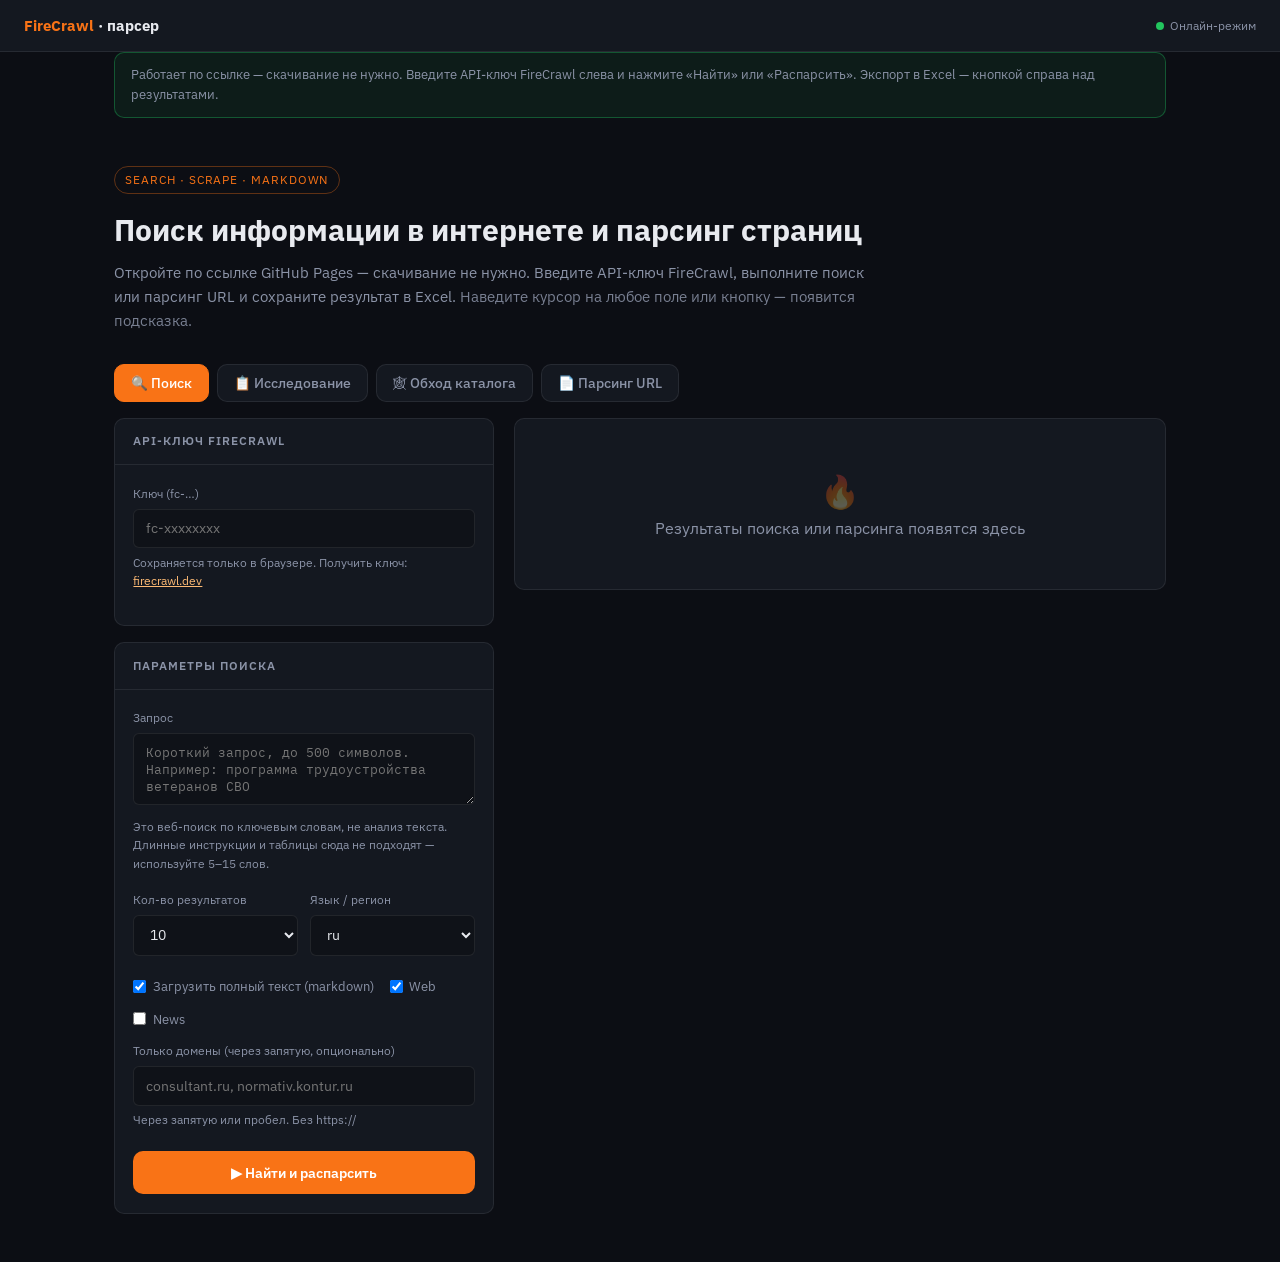
==== commit b6f5ab1b: "Add files via upload" ====
--- a/index.html
+++ b/index.html
@@ -3,7 +3,7 @@
 <head>
   <meta charset="UTF-8">
   <meta name="viewport" content="width=device-width, initial-scale=1.0">
-  <title>Поиск и парсинг</title>
+  <title>FireCrawl — поиск и парсинг</title>
   <link href="https://fonts.googleapis.com/css2?family=IBM+Plex+Sans:wght@400;500;600;700&family=IBM+Plex+Mono:wght@400;500&display=swap" rel="stylesheet">
   <style>
     :root {
@@ -121,7 +121,7 @@
 <body>
 
 <header class="topbar">
-  <div class="topbar-brand"><span>Парсер</div>
+  <div class="topbar-brand"><span>FireCrawl</span> · парсер</div>
   <div class="topbar-meta">
     <span id="serverStatus"><span class="dot"></span>Сервер…</span>
   </div>
@@ -131,14 +131,14 @@
   <div class="banner-inner" id="serverBanner">
     Запустите локальный прокси: <code>python server.py</code> и откройте
     <a href="http://127.0.0.1:8765/">http://127.0.0.1:8765/</a>.
-    API-ключ — в поле ниже или в переменной <code>API_KEY</code>.
+    API-ключ FireCrawl — в поле ниже или в переменной <code>FIRECRAWL_API_KEY</code>.
   </div>
 </div>
 
 <section class="hero">
   <span class="hero-badge">Search · Scrape · Markdown</span>
   <h1>Поиск информации в интернете и парсинг страниц</h1>
-  <p class="hero-lead" id="heroLead">Откройте по ссылке GitHub Pages — скачивание не нужно. Введите полученный API-ключ , выполните поиск или парсинг URL и сохраните результат в Excel. <span style="opacity:.85">Наведите курсор на любое поле или кнопку — появится подсказка.</span></p>
+  <p class="hero-lead" id="heroLead">Откройте по ссылке GitHub Pages — скачивание не нужно. Введите API-ключ FireCrawl, выполните поиск или парсинг URL и сохраните результат в Excel. <span style="opacity:.85">Наведите курсор на любое поле или кнопку — появится подсказка.</span></p>
 </section>
 
 <nav class="tabs">
@@ -153,12 +153,12 @@
   <div class="grid">
     <div>
       <div class="card">
-        <div class="card-head">API-ключ</div>
+        <div class="card-head">API-ключ FireCrawl</div>
         <div class="card-body">
           <div class="field">
-            <label data-tip="Данные сохраняется только у вас в браузере.">Ключ (fc-…)</label>
-            <input id="apiKey" type="password" placeholder="fc-xxxxxxxx" autocomplete="off" data-tip="Вставьте ключ fc-… .dev → API Keys">
-            <p class="hint">Сохраняется только в браузере. Получить ключ: <a href="https://.dev/app/api-keys" target="_blank" rel="noopener">.dev</a></p>
+            <label data-tip="Пароль от FireCrawl. Без него запросы не отправятся. Сохраняется только у вас в браузере.">Ключ (fc-…)</label>
+            <input id="apiKey" type="password" placeholder="fc-xxxxxxxx" autocomplete="off" data-tip="Вставьте ключ fc-… с сайта firecrawl.dev → API Keys">
+            <p class="hint">Сохраняется только в браузере. Получить ключ: <a href="https://www.firecrawl.dev/app/api-keys" target="_blank" rel="noopener">firecrawl.dev</a></p>
           </div>
         </div>
       </div>
@@ -175,7 +175,7 @@
             <div class="field-row">
               <div class="field">
                 <label data-tip="Сколько ссылок вернуть из поиска (макс. 100).">Кол-во результатов</label>
-                <select id="searchLimit" data-tip="Больше результатов = больше кредитов.">
+                <select id="searchLimit" data-tip="Больше результатов = больше кредитов FireCrawl.">
                   <option value="5">5</option>
                   <option value="10" selected>10</option>
                   <option value="20">20</option>
@@ -202,7 +202,7 @@
               <input id="includeDomains" placeholder="consultant.ru, normativ.kontur.ru" data-tip="Только эти сайты в выдаче. Через запятую или пробел, без https://">
               <p class="hint">Через запятую или пробел. Без https://</p>
             </div>
-            <button class="btn-run" id="btnSearch" data-tip="Отправит поиск → результаты появятся справа → экспорт в Excel/MD">▶ Найти и распарсить</button>
+            <button class="btn-run" id="btnSearch" data-tip="Отправит поиск в FireCrawl → результаты появятся справа → экспорт в Excel/MD">▶ Найти и распарсить</button>
           </div>
           <div class="loader" id="loader-search"></div>
         </div>
@@ -219,7 +219,7 @@
                 <button type="button" class="btn-sm" id="btnLoadSvoTemplate" data-tip="Подставит пример про практики трудоустройства ветеранов СВО">Пример: ветераны СВО</button>
               </div>
             </div>
-            <p class="hint" style="margin-bottom:.75rem">Длинное задание разбивается на серию коротких поисков (лимит — 500 символов на запрос). Результаты объединяются и дедupliцируются.</p>
+            <p class="hint" style="margin-bottom:.75rem">Длинное задание разбивается на серию коротких поисков (лимит FireCrawl — 500 символов на запрос). Результаты объединяются и дедupliцируются.</p>
             <div class="field">
               <label data-tip="Полный текст задания. Из него автоматически извлекутся ключевые слова в «кавычках».">Техническое задание</label>
               <textarea id="researchBrief" class="tall" rows="12" placeholder="Опишите цель исследования, тему, период, нужные разделы отчёта, ключевые слова в «кавычках»…" data-tip="Любая тема: HR, рынок, технологии, право и т.д. AI-анализ тоже строится из этого текста."></textarea>
@@ -236,17 +236,19 @@
               </div>
               <div class="field">
                 <label data-tip="Сколько ключевых фраз использовать из списка ниже.">Ключевых запросов (макс.)</label>
-                <select id="researchMaxQueries" data-tip="Каждый запрос = отдельный вызов API. Больше = дольше и дороже.">
+                <select id="researchMaxQueries" data-tip="Сколько строк из списка «Ключевые слова» отправить в поиск. «Все» — каждая строка.">
                   <option value="8">8</option>
-                  <option value="15" selected>15</option>
+                  <option value="15">15</option>
                   <option value="20">20</option>
                   <option value="30">30</option>
+                  <option value="9999" selected>Все из списка</option>
                 </select>
               </div>
             </div>
             <div class="field">
-              <label data-tip="По одной фразе на строку. Авто-заполняется из «кавычек» в задании.">Ключевые слова (по одному на строку, авто из «кавычек»)</label>
-              <textarea id="researchKeywords" rows="6" placeholder="ключевое слово 1&#10;ключевое слово 2&#10;…" data-tip="Заполняется автоматически из «кавычек» в задании или вручную — по одному на строку."></textarea>
+              <label data-tip="По одной фразе на строку. Редактируйте вручную или подтяните из «кавычек» в задании.">Ключевые слова (по одному на строку)</label>
+              <textarea id="researchKeywords" rows="6" placeholder="ключевое слово 1&#10;ключевое слово 2&#10;…" data-tip="При запуске используется этот список как есть. Кнопка «Из задания» — только по запросу."></textarea>
+              <button type="button" class="btn-sm" id="btnParseBriefFields" style="margin-top:.4rem" data-tip="Извлечёт фразы в «кавычках» и домены из текста задания">↻ Из задания</button>
             </div>
             <div class="field">
               <label data-tip="Искать только на этих сайтах (опционально).">Домены (через пробел или запятую)</label>
@@ -258,7 +260,7 @@
                 <label><input type="checkbox" id="researchDateFilter" checked> Публикации с</label>
                 <input type="date" id="researchDateFrom" value="2023-01-01" max="">
               </div>
-              <label data-tip="Дополнительно ищет по всему интернету, не только по указанным доменам."><input type="checkbox" id="researchBroad" checked> Доп. поиск без фильтра доменов</label>
+              <label data-tip="Если включено при указанных доменах — добавляет второй проход по всему интернету (результаты с других сайтов)."><input type="checkbox" id="researchBroad"> Доп. поиск без фильтра доменов</label>
             </div>
             <button class="btn-run" id="btnResearch" data-tip="Запустит серию поисков → объединит ссылки → покажет справа">▶ Запустить исследование</button>
           </div>
@@ -273,7 +275,7 @@
           <div class="card-body">
             <p class="hint" style="margin-bottom:.75rem">Доступно после исследования. Промпт собирается из вашего «Технического задания» + собранных материалов — каждый запуск уникален по содержанию.</p>
             <div class="field">
-              <label data-tip="Ключ OpenAI для GPT-4o-mini. Нужен только для AI-анализа.">Ключ OpenAI (sk-…)</label>
+              <label data-tip="Ключ OpenAI для GPT-4o-mini. Нужен только для AI-анализа, не для FireCrawl.">Ключ OpenAI (sk-…)</label>
               <input id="openaiKey" type="password" placeholder="sk-xxxxxxxx" autocomplete="off" data-tip="Получить: platform.openai.com → API keys. Или задайте OPENAI_API_KEY в server.py">
             </div>
             <div class="field">
@@ -295,7 +297,7 @@
         <div class="card" style="margin-top:1rem">
           <div class="card-head">Обход каталога сайта</div>
           <div class="card-body">
-            <p class="hint" style="margin-bottom:.75rem">Обходит страницы сайта по ссылкам (). Подходит для каталогов объявлений, номеров, товаров. 1 страница ≈ 1 кредит.</p>
+            <p class="hint" style="margin-bottom:.75rem">Обходит страницы сайта по ссылкам (FireCrawl Crawl). Подходит для каталогов объявлений, номеров, товаров. 1 страница ≈ 1 кредит.</p>
             <div class="example-bar">
               <span class="example-bar-label">Примеры</span>
               <div class="example-btns">
@@ -304,7 +306,7 @@
             </div>
             <div class="field">
               <label data-tip="С какой страницы начать обход — обычно главная или каталог.">URL каталога</label>
-              <input id="crawlUrl" type="url" placeholder="https://auto-nomera.ru/" data-tip="Пойдёт по ссылкам с этой страницы. Для номеров: auto-nomera.ru">
+              <input id="crawlUrl" type="url" placeholder="https://auto-nomera.ru/" data-tip="FireCrawl пойдёт по ссылкам с этой страницы. Для номеров: auto-nomera.ru">
             </div>
             <div class="field-row">
               <div class="field">
@@ -1186,13 +1188,56 @@
   return [...found];
 }
 
-function parseBriefFields() {
+function parseBriefFields(force = true) {
   const brief = document.getElementById('researchBrief').value;
+  const kwEl = document.getElementById('researchKeywords');
+  const domEl = document.getElementById('researchDomains');
   const keywords = extractKeywordsFromBrief(brief);
   const domains = extractDomainsFromBrief(brief);
-  document.getElementById('researchKeywords').value = keywords.join('\n');
-  document.getElementById('researchDomains').value = domains.join(' ');
+
+  if (force || !kwEl.value.trim()) {
+    if (keywords.length) kwEl.value = keywords.join('\n');
+  }
+  if (force || !domEl.value.trim()) {
+    if (domains.length) domEl.value = domains.join(' ');
+  }
   return { keywords, domains };
+}
+
+function urlMatchesDomains(url, domains) {
+  if (!url || !domains.length) return true;
+  try {
+    const host = new URL(String(url).startsWith('http') ? url : `https://${url}`).hostname.toLowerCase();
+    return domains.some(d => {
+      const dom = d.toLowerCase();
+      return host === dom || host.endsWith(`.${dom}`);
+    });
+  } catch {
+    return false;
+  }
+}
+
+function buildResearchJobs(keywords, domains, broad) {
+  const jobs = [];
+  for (const kw of keywords) {
+    if (domains.length) {
+      jobs.push({
+        query: kw,
+        includeDomains: domains,
+        label: `${kw} [${domains.slice(0, 3).join(', ')}${domains.length > 3 ? '…' : ''}]`,
+        domainOnly: true
+      });
+    }
+    if (broad || !domains.length) {
+      jobs.push({
+        query: kw,
+        includeDomains: [],
+        label: domains.length ? `${kw} (весь web)` : kw,
+        domainOnly: false
+      });
+    }
+  }
+  return jobs;
 }
 
 function itemUrlKey(it) {
@@ -1251,7 +1296,6 @@
     return;
   }
 
-  parseBriefFields();
   const keywords = document.getElementById('researchKeywords').value
     .split(/\n+/).map(s => s.trim()).filter(Boolean);
   const domains = parseDomainsInput(document.getElementById('researchDomains').value);
@@ -1263,20 +1307,28 @@
   const broad = document.getElementById('researchBroad').checked;
 
   if (!keywords.length) {
-    alert('Не найдены ключевые слова. Нажмите «Пример: …» или добавьте слова в список.');
+    alert('Не найдены ключевые слова. Заполните список, нажмите «Из задания» или «Пример: …».');
     return;
+  }
+
+  const kwSlice = maxQueries >= keywords.length ? keywords : keywords.slice(0, maxQueries);
+  const jobs = buildResearchJobs(kwSlice, domains, broad);
+
+  if (!jobs.length) {
+    alert('Нет запросов для запуска. Добавьте ключевые слова или домены.');
+    return;
+  }
+
+  if (domains.length && broad) {
+    const ok = confirm(
+      `Включён «Доп. поиск без фильтра доменов» — часть результатов будет с других сайтов, не только: ${domains.slice(0, 5).join(', ')}${domains.length > 5 ? '…' : ''}.\n\nПродолжить?`
+    );
+    if (!ok) return;
   }
 
   const btn = document.getElementById('btnResearch');
   btn.disabled = true;
   hideError();
-
-  const jobs = [];
-  const kwSlice = keywords.slice(0, maxQueries);
-  for (const kw of kwSlice) {
-    if (domains.length) jobs.push({ query: kw, includeDomains: domains, label: kw });
-    if (broad) jobs.push({ query: kw, includeDomains: [], label: `${kw} (весь web)` });
-  }
 
   const allItems = [];
   let queriesRun = 0;
@@ -1299,7 +1351,11 @@
           };
           if (job.includeDomains.length) body.includeDomains = job.includeDomains;
           const json = await firecrawlRequest('search', body);
-          mergeSearchItems(allItems, normalizeItems(json.data), job.label);
+          let items = normalizeItems(json.data);
+          if (job.domainOnly && job.includeDomains.length) {
+            items = items.filter(it => urlMatchesDomains(it.url || it.sourceURL, job.includeDomains));
+          }
+          mergeSearchItems(allItems, items, job.label);
           queriesRun++;
         } catch (e) {
           errors++;
@@ -1308,12 +1364,15 @@
         if (i < jobs.length - 1) await new Promise(r => setTimeout(r, 400));
       }
 
-      renderResults(`Исследование: ${kwSlice.length} ключевых слов`, allItems, {
+      renderResults(`Исследование: ${kwSlice.length} из ${keywords.length} ключевых слов`, allItems, {
         ms: Math.round(performance.now() - t0),
         queriesRun,
         errors,
         limit,
         mode: 'research',
+        keywordsUsed: kwSlice.length,
+        keywordsTotal: keywords.length,
+        domains: domains.length ? domains.join(', ') : 'весь web',
         researchBrief: document.getElementById('researchBrief').value.trim()
       });
 
@@ -1344,7 +1403,7 @@
 
 function loadSvoTemplate(switchTab = true) {
   document.getElementById('researchBrief').value = SVO_RESEARCH_BRIEF;
-  parseBriefFields();
+  parseBriefFields(true);
   if (switchTab) document.querySelector('[data-tab="research"]').click();
 }
 
@@ -1461,6 +1520,12 @@
 document.getElementById('btnCrawlPresetAuto').addEventListener('click', loadCrawlPresetAuto);
 document.getElementById('btnLoadHrTemplate').addEventListener('click', () => loadHrTemplate(true));
 document.getElementById('btnLoadSvoTemplate').addEventListener('click', () => loadSvoTemplate(true));
+document.getElementById('btnParseBriefFields').addEventListener('click', () => {
+  const { keywords, domains } = parseBriefFields(true);
+  if (!keywords.length && !domains.length) {
+    alert('В задании не найдены фразы в «кавычках» или домены. Добавьте их вручную в списки ниже.');
+  }
+});
 document.getElementById('btnScrape').addEventListener('click', doScrape);
 document.getElementById('apiKey').addEventListener('change', saveApiKey);
 
@@ -1623,7 +1688,7 @@
     ['Лимит страниц', lastPayload.meta?.limit ?? ''],
     ['Время ответа, мс', lastPayload.meta?.ms ?? ''],
     ['Дата выгрузки', exportedAt],
-    ['Примечание', isCrawl ? 'Обход каталога' : 'Колонки 1–36 заполняются вручную или через AI']
+    ['Примечание', isCrawl ? 'Обход каталога через FireCrawl Crawl' : 'Колонки 1–36 заполняются вручную или через AI']
   ];
   const wsInfo = XLSX.utils.aoa_to_sheet(infoRows);
   wsInfo['!cols'] = [{ wch: 22 }, { wch: 60 }];
@@ -1661,7 +1726,7 @@
 
   status.innerHTML = '<span class="dot ok"></span>Онлайн-режим';
   banner.classList.add('ok');
-  banner.innerHTML = `Работает по ссылке — скачивание не нужно. Введите полученный API-ключ слева и нажмите «Найти» или «Распарсить». Экспорт в Excel — кнопкой справа над результатами.`;
+  banner.innerHTML = `Работает по ссылке — скачивание не нужно. Введите API-ключ FireCrawl слева и нажмите «Найти» или «Распарсить». Экспорт в Excel — кнопкой справа над результатами.`;
 }
 
 loadApiKey();
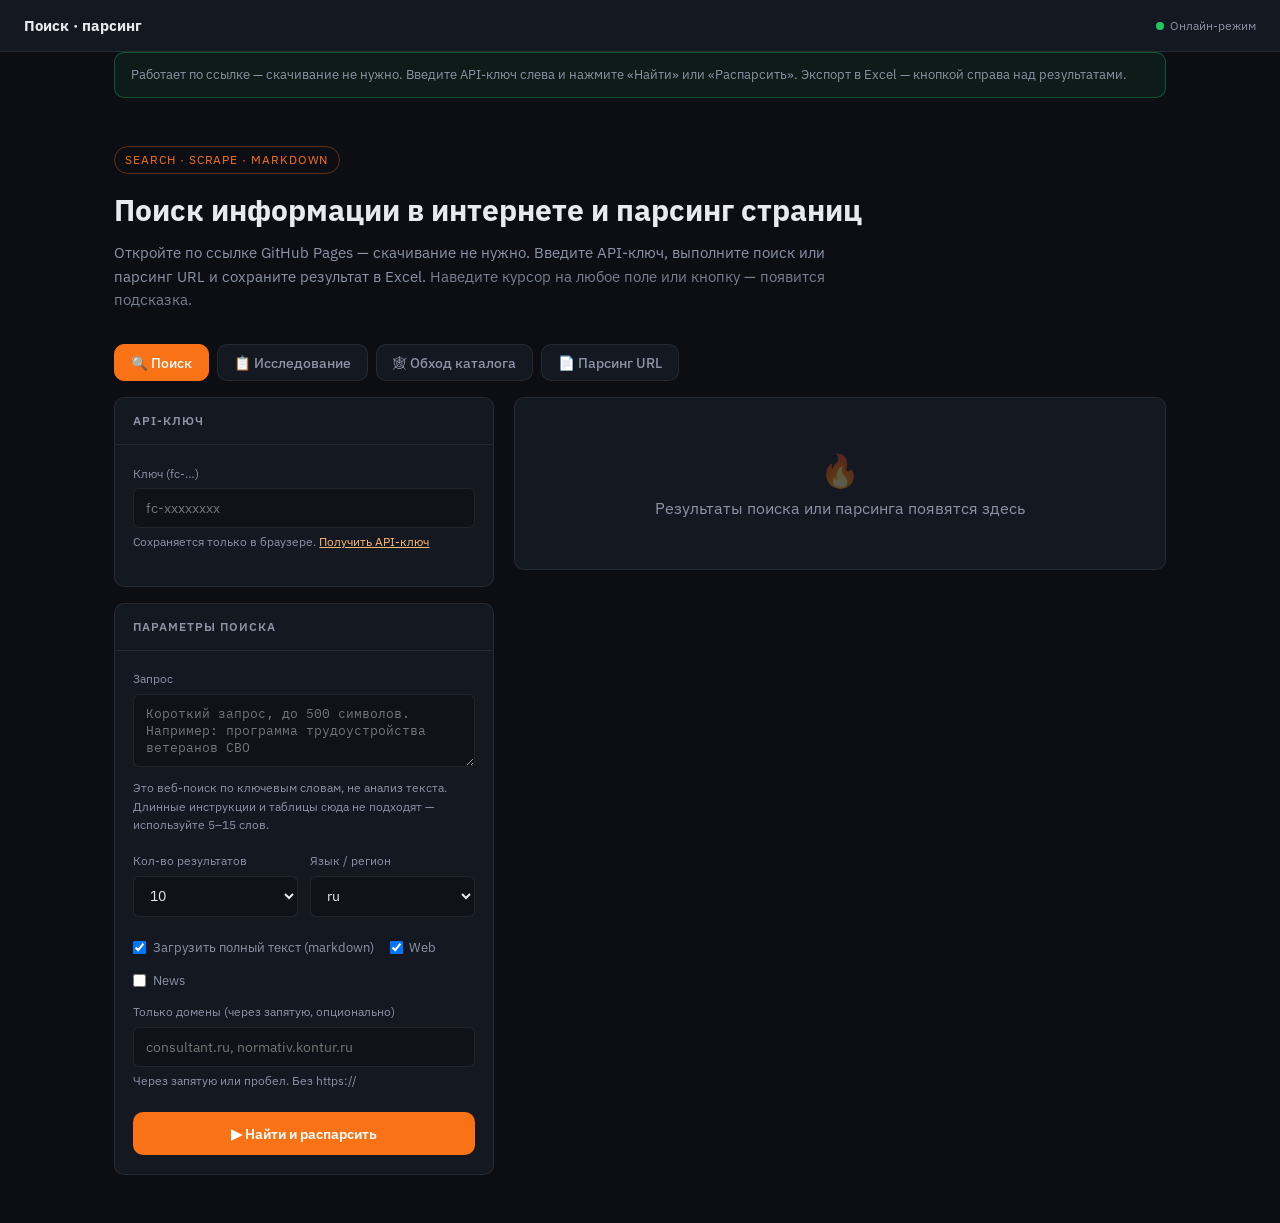
==== commit 662e1361: "Add files via upload" ====
--- a/index.html
+++ b/index.html
@@ -3,7 +3,7 @@
 <head>
   <meta charset="UTF-8">
   <meta name="viewport" content="width=device-width, initial-scale=1.0">
-  <title>FireCrawl — поиск и парсинг</title>
+  <title>Поиск и парсинг</title>
   <link href="https://fonts.googleapis.com/css2?family=IBM+Plex+Sans:wght@400;500;600;700&family=IBM+Plex+Mono:wght@400;500&display=swap" rel="stylesheet">
   <style>
     :root {
@@ -121,7 +121,7 @@
 <body>
 
 <header class="topbar">
-  <div class="topbar-brand"><span>FireCrawl</span> · парсер</div>
+  <div class="topbar-brand">Поиск · парсинг</div>
   <div class="topbar-meta">
     <span id="serverStatus"><span class="dot"></span>Сервер…</span>
   </div>
@@ -131,14 +131,14 @@
   <div class="banner-inner" id="serverBanner">
     Запустите локальный прокси: <code>python server.py</code> и откройте
     <a href="http://127.0.0.1:8765/">http://127.0.0.1:8765/</a>.
-    API-ключ FireCrawl — в поле ниже или в переменной <code>FIRECRAWL_API_KEY</code>.
+    API-ключ — в поле ниже или в переменной <code>FIRECRAWL_API_KEY</code>.
   </div>
 </div>
 
 <section class="hero">
   <span class="hero-badge">Search · Scrape · Markdown</span>
   <h1>Поиск информации в интернете и парсинг страниц</h1>
-  <p class="hero-lead" id="heroLead">Откройте по ссылке GitHub Pages — скачивание не нужно. Введите API-ключ FireCrawl, выполните поиск или парсинг URL и сохраните результат в Excel. <span style="opacity:.85">Наведите курсор на любое поле или кнопку — появится подсказка.</span></p>
+  <p class="hero-lead" id="heroLead">Откройте по ссылке GitHub Pages — скачивание не нужно. Введите API-ключ, выполните поиск или парсинг URL и сохраните результат в Excel. <span style="opacity:.85">Наведите курсор на любое поле или кнопку — появится подсказка.</span></p>
 </section>
 
 <nav class="tabs">
@@ -153,12 +153,12 @@
   <div class="grid">
     <div>
       <div class="card">
-        <div class="card-head">API-ключ FireCrawl</div>
+        <div class="card-head">API-ключ</div>
         <div class="card-body">
           <div class="field">
-            <label data-tip="Пароль от FireCrawl. Без него запросы не отправятся. Сохраняется только у вас в браузере.">Ключ (fc-…)</label>
-            <input id="apiKey" type="password" placeholder="fc-xxxxxxxx" autocomplete="off" data-tip="Вставьте ключ fc-… с сайта firecrawl.dev → API Keys">
-            <p class="hint">Сохраняется только в браузере. Получить ключ: <a href="https://www.firecrawl.dev/app/api-keys" target="_blank" rel="noopener">firecrawl.dev</a></p>
+            <label data-tip="Ключ доступа к API. Без него запросы не отправятся. Сохраняется только у вас в браузере.">Ключ (fc-…)</label>
+            <input id="apiKey" type="password" placeholder="fc-xxxxxxxx" autocomplete="off" data-tip="Вставьте ключ fc-… (получить на сайте провайдера API)">
+            <p class="hint">Сохраняется только в браузере. <a href="https://www.firecrawl.dev/app/api-keys" target="_blank" rel="noopener">Получить API-ключ</a></p>
           </div>
         </div>
       </div>
@@ -175,7 +175,7 @@
             <div class="field-row">
               <div class="field">
                 <label data-tip="Сколько ссылок вернуть из поиска (макс. 100).">Кол-во результатов</label>
-                <select id="searchLimit" data-tip="Больше результатов = больше кредитов FireCrawl.">
+                <select id="searchLimit" data-tip="Больше результатов = больше кредитов API.">
                   <option value="5">5</option>
                   <option value="10" selected>10</option>
                   <option value="20">20</option>
@@ -202,7 +202,7 @@
               <input id="includeDomains" placeholder="consultant.ru, normativ.kontur.ru" data-tip="Только эти сайты в выдаче. Через запятую или пробел, без https://">
               <p class="hint">Через запятую или пробел. Без https://</p>
             </div>
-            <button class="btn-run" id="btnSearch" data-tip="Отправит поиск в FireCrawl → результаты появятся справа → экспорт в Excel/MD">▶ Найти и распарсить</button>
+            <button class="btn-run" id="btnSearch" data-tip="Отправит поиск → результаты появятся справа → экспорт в Excel/MD">▶ Найти и распарсить</button>
           </div>
           <div class="loader" id="loader-search"></div>
         </div>
@@ -219,7 +219,7 @@
                 <button type="button" class="btn-sm" id="btnLoadSvoTemplate" data-tip="Подставит пример про практики трудоустройства ветеранов СВО">Пример: ветераны СВО</button>
               </div>
             </div>
-            <p class="hint" style="margin-bottom:.75rem">Длинное задание разбивается на серию коротких поисков (лимит FireCrawl — 500 символов на запрос). Результаты объединяются и дедupliцируются.</p>
+            <p class="hint" style="margin-bottom:.75rem">Длинное задание разбивается на серию коротких поисков (лимит API — 500 символов на запрос). Сравнительные вопросы («где выгоднее», «что лучше») — после сбора материалов используйте вкладку «AI-анализ».</p>
             <div class="field">
               <label data-tip="Полный текст задания. Из него автоматически извлекутся ключевые слова в «кавычках».">Техническое задание</label>
               <textarea id="researchBrief" class="tall" rows="12" placeholder="Опишите цель исследования, тему, период, нужные разделы отчёта, ключевые слова в «кавычках»…" data-tip="Любая тема: HR, рынок, технологии, право и т.д. AI-анализ тоже строится из этого текста."></textarea>
@@ -235,19 +235,14 @@
                 </select>
               </div>
               <div class="field">
-                <label data-tip="Сколько ключевых фраз использовать из списка ниже.">Ключевых запросов (макс.)</label>
-                <select id="researchMaxQueries" data-tip="Сколько строк из списка «Ключевые слова» отправить в поиск. «Все» — каждая строка.">
-                  <option value="8">8</option>
-                  <option value="15">15</option>
-                  <option value="20">20</option>
-                  <option value="30">30</option>
-                  <option value="9999" selected>Все из списка</option>
-                </select>
+                <label data-tip="0 = использовать все строки из списка ниже.">Макс. ключевых слов (0 = все)</label>
+                <input type="number" id="researchMaxQueries" value="0" min="0" max="500" step="1" data-tip="Раньше по умолчанию было 15 — теперь 0 означает «все из списка».">
               </div>
             </div>
             <div class="field">
-              <label data-tip="По одной фразе на строку. Редактируйте вручную или подтяните из «кавычек» в задании.">Ключевые слова (по одному на строку)</label>
-              <textarea id="researchKeywords" rows="6" placeholder="ключевое слово 1&#10;ключевое слово 2&#10;…" data-tip="При запуске используется этот список как есть. Кнопка «Из задания» — только по запросу."></textarea>
+              <label data-tip="По одной фразе на строку. Можно через запятую или точку с запятой в одной строке.">Ключевые слова (по одному на строку)</label>
+              <textarea id="researchKeywords" rows="8" placeholder="ключевое слово 1&#10;ключевое слово 2&#10;… или: слово1, слово2, слово3" data-tip="При запуске используется этот список как есть. Кнопка «Из задания» — только по запросу."></textarea>
+              <p class="hint" id="researchKeywordCount">В списке: 0 ключевых слов</p>
               <button type="button" class="btn-sm" id="btnParseBriefFields" style="margin-top:.4rem" data-tip="Извлечёт фразы в «кавычках» и домены из текста задания">↻ Из задания</button>
             </div>
             <div class="field">
@@ -275,7 +270,7 @@
           <div class="card-body">
             <p class="hint" style="margin-bottom:.75rem">Доступно после исследования. Промпт собирается из вашего «Технического задания» + собранных материалов — каждый запуск уникален по содержанию.</p>
             <div class="field">
-              <label data-tip="Ключ OpenAI для GPT-4o-mini. Нужен только для AI-анализа, не для FireCrawl.">Ключ OpenAI (sk-…)</label>
+              <label data-tip="Ключ OpenAI для GPT-4o-mini. Нужен только для AI-анализа.">Ключ OpenAI (sk-…)</label>
               <input id="openaiKey" type="password" placeholder="sk-xxxxxxxx" autocomplete="off" data-tip="Получить: platform.openai.com → API keys. Или задайте OPENAI_API_KEY в server.py">
             </div>
             <div class="field">
@@ -297,7 +292,7 @@
         <div class="card" style="margin-top:1rem">
           <div class="card-head">Обход каталога сайта</div>
           <div class="card-body">
-            <p class="hint" style="margin-bottom:.75rem">Обходит страницы сайта по ссылкам (FireCrawl Crawl). Подходит для каталогов объявлений, номеров, товаров. 1 страница ≈ 1 кредит.</p>
+            <p class="hint" style="margin-bottom:.75rem">Обходит страницы сайта по ссылкам. Подходит для каталогов объявлений, номеров, товаров. 1 страница ≈ 1 кредит.</p>
             <div class="example-bar">
               <span class="example-bar-label">Примеры</span>
               <div class="example-btns">
@@ -306,7 +301,7 @@
             </div>
             <div class="field">
               <label data-tip="С какой страницы начать обход — обычно главная или каталог.">URL каталога</label>
-              <input id="crawlUrl" type="url" placeholder="https://auto-nomera.ru/" data-tip="FireCrawl пойдёт по ссылкам с этой страницы. Для номеров: auto-nomera.ru">
+              <input id="crawlUrl" type="url" placeholder="https://auto-nomera.ru/" data-tip="Обход пойдёт по ссылкам с этой страницы. Для номеров: auto-nomera.ru">
             </div>
             <div class="field-row">
               <div class="field">
@@ -403,7 +398,7 @@
 const API_BASE = location.origin;
 
 const LOADERS = {
-  search: ['Отправка запроса в FireCrawl…', 'Поиск по интернету…', 'Парсинг найденных страниц…', 'Готово'],
+  search: ['Отправка запроса…', 'Поиск по интернету…', 'Парсинг найденных страниц…', 'Готово'],
   scrape: ['Загрузка страницы…', 'Рендер и извлечение контента…', 'Форматирование markdown…', 'Готово'],
   research: ['Разбор задания…', 'Пакетный поиск…', 'Объединение результатов…', 'Готово'],
   crawl: ['Запуск обхода…', 'Сканирование страниц…', 'Сбор markdown…', 'Готово'],
@@ -775,8 +770,8 @@
   } else if (meta.queriesRun != null) {
     kpiCols = `
     <div class="kpi"><div class="kpi-val">${items.length}</div><div class="kpi-label">Уник. ссылок</div></div>
-    <div class="kpi"><div class="kpi-val">${withMd}</div><div class="kpi-label">С markdown</div></div>
-    <div class="kpi"><div class="kpi-val">${meta.queriesRun ?? '—'}</div><div class="kpi-label">Запросов</div></div>
+    <div class="kpi"><div class="kpi-val">${meta.keywordsUsed ?? '—'}</div><div class="kpi-label">Ключ. слов</div></div>
+    <div class="kpi"><div class="kpi-val">${meta.queriesRun ?? '—'}</div><div class="kpi-label">Запросов API</div></div>
     <div class="kpi"><div class="kpi-val">${meta.ms ?? '—'}</div><div class="kpi-label">мс</div></div>`;
   } else {
     kpiCols = `
@@ -792,9 +787,9 @@
     const hints = [];
     if (meta.mode === 'crawl') {
       hints.push('Проверьте URL каталога, глубину ссылок и фильтры путей.');
-      hints.push('1 страница = 1 кредит FireCrawl. Начните с лимита 25–50.');
+      hints.push('1 страница = 1 кредит API. Начните с лимита 25–50.');
     } else if (meta.queryLen > MAX_SEARCH_QUERY) {
-      hints.push(`Запрос ${meta.queryLen} символов — лимит FireCrawl ${MAX_SEARCH_QUERY}. Сократите до ключевых слов.`);
+      hints.push(`Запрос ${meta.queryLen} символов — лимит API ${MAX_SEARCH_QUERY}. Сократите до ключевых слов.`);
     } else if (meta.queryLen > 120) {
       hints.push('Запрос слишком длинный для поиска — оставьте 5–15 ключевых слов.');
     }
@@ -804,7 +799,7 @@
     if (meta.scrape) {
       hints.push('Попробуйте снять «Загрузить полный текст» — иногда так быстрее находятся ссылки.');
     }
-    hints.push('FireCrawl ищет страницы в интернете, а не заполняет таблицы по инструкции.');
+    hints.push('Поиск находит страницы в интернете, а не заполняет таблицы по инструкции.');
     list.innerHTML = `<p style="padding:1rem;color:var(--text-muted)">Ничего не найдено.</p>
       <ul style="padding:0 1.25rem 1rem;color:var(--text-muted);font-size:.82rem;line-height:1.6">
         ${hints.map(h => `<li>${esc(h)}</li>`).join('')}
@@ -848,7 +843,7 @@
   });
   const json = await res.json().catch(() => ({}));
   if (!res.ok) throw new Error(json.error || json.message || `HTTP ${res.status}`);
-  if (json.success === false) throw new Error(json.error || 'FireCrawl вернул ошибку');
+  if (json.success === false) throw new Error(json.error || 'Сервис вернул ошибку');
   return json;
 }
 
@@ -917,7 +912,7 @@
 async function firecrawlRequest(kind, body) {
   saveApiKey();
   const apiKey = getApiKey();
-  if (!apiKey) throw new Error('Укажите API-ключ FireCrawl в поле слева');
+  if (!apiKey) throw new Error('Укажите API-ключ в поле слева');
 
   if (USE_LOCAL_PROXY) {
     return apiPost(`/api/firecrawl/${kind}`, body);
@@ -946,7 +941,7 @@
 async function firecrawlGet(pathOrUrl) {
   saveApiKey();
   const apiKey = getApiKey();
-  if (!apiKey) throw new Error('Укажите API-ключ FireCrawl в поле слева');
+  if (!apiKey) throw new Error('Укажите API-ключ в поле слева');
 
   if (USE_LOCAL_PROXY) {
     const params = new URLSearchParams({ apiKey });
@@ -990,7 +985,7 @@
 async function firecrawlCrawlStart(body) {
   saveApiKey();
   const apiKey = getApiKey();
-  if (!apiKey) throw new Error('Укажите API-ключ FireCrawl в поле слева');
+  if (!apiKey) throw new Error('Укажите API-ключ в поле слева');
 
   if (USE_LOCAL_PROXY) {
     return apiPost('/api/firecrawl/crawl', body);
@@ -1106,7 +1101,7 @@
 async function doCrawl() {
   const url = document.getElementById('crawlUrl').value.trim();
   if (!url) { alert('Укажите URL каталога'); return; }
-  if (!getApiKey()) { alert('Укажите API-ключ FireCrawl'); return; }
+  if (!getApiKey()) { alert('Укажите API-ключ'); return; }
 
   const btn = document.getElementById('btnCrawl');
   btn.disabled = true;
@@ -1129,7 +1124,7 @@
       setCrawlProgress('Запуск обхода…');
       const started = await firecrawlCrawlStart(body);
       const jobId = started.id || started.jobId;
-      if (!jobId) throw new Error('FireCrawl не вернул ID задачи обхода');
+      if (!jobId) throw new Error('Не получен ID задачи обхода');
 
       const pages = await waitForCrawl(jobId, setCrawlProgress);
       const items = pages.map(normalizeCrawlPage).filter(it => it.url);
@@ -1160,11 +1155,43 @@
   });
 }
 
+function parseKeywordInput(value) {
+  const out = [];
+  for (const line of String(value || '').split(/\n+/)) {
+    const trimmed = line.trim();
+    if (!trimmed) continue;
+    const cleaned = trimmed.replace(/^[-*•\d.)]+\s*/, '');
+    if (/[,;]/.test(cleaned)) {
+      cleaned.split(/[,;]+/).forEach(part => {
+        const p = part.trim().replace(/^[-*•\d.)]+\s*/, '').replace(/^[«"']|[»"']$/g, '');
+        if (p.length >= 2) out.push(p);
+      });
+    } else {
+      const p = cleaned.replace(/^[«"']|[»"']$/g, '');
+      if (p.length >= 2) out.push(p);
+    }
+  }
+  return [...new Set(out)];
+}
+
 function extractKeywordsFromBrief(text) {
   const found = [];
-  const re = /[«"]([^»"]{3,120})[»"]/g;
+  const re = /[«"']([^»"']{2,120})[»"']/g;
   let m;
   while ((m = re.exec(text))) found.push(m[1].trim());
+
+  const section = text.match(/(?:ключевые\s+слова|поисковые\s+слова|теги|tags)\s*[:—]?\s*([\s\S]*?)(?:\n\s*\n|\n(?:период|приоритет|используй|домен|сайт)|$)/i);
+  if (section) parseKeywordInput(section[1]).forEach(k => found.push(k));
+
+  for (const line of text.split('\n')) {
+    const bullet = line.match(/^[\s*\-•]+\s*(.+)$/);
+    if (bullet) {
+      const item = bullet[1].trim().replace(/^[`'«"]|[`'»"]$/g, '');
+      if (item.length >= 2 && item.length <= 120 && !/\b[a-z0-9.-]+\.(?:ru|com|org|info)\b/i.test(item)) {
+        parseKeywordInput(item).forEach(k => found.push(k));
+      }
+    }
+  }
   return [...new Set(found)];
 }
 
@@ -1188,6 +1215,18 @@
   return [...found];
 }
 
+function updateResearchKeywordCount() {
+  const n = parseKeywordInput(document.getElementById('researchKeywords').value).length;
+  const el = document.getElementById('researchKeywordCount');
+  if (el) el.textContent = `В списке: ${n} ключевых слов`;
+}
+
+function initResearchKeywordCount() {
+  const ta = document.getElementById('researchKeywords');
+  ta.addEventListener('input', updateResearchKeywordCount);
+  updateResearchKeywordCount();
+}
+
 function parseBriefFields(force = true) {
   const brief = document.getElementById('researchBrief').value;
   const kwEl = document.getElementById('researchKeywords');
@@ -1201,15 +1240,20 @@
   if (force || !domEl.value.trim()) {
     if (domains.length) domEl.value = domains.join(' ');
   }
+  updateResearchKeywordCount();
   return { keywords, domains };
+}
+
+function normalizeHost(host) {
+  return String(host || '').toLowerCase().replace(/^www\./, '');
 }
 
 function urlMatchesDomains(url, domains) {
   if (!url || !domains.length) return true;
   try {
-    const host = new URL(String(url).startsWith('http') ? url : `https://${url}`).hostname.toLowerCase();
+    const host = normalizeHost(new URL(String(url).startsWith('http') ? url : `https://${url}`).hostname);
     return domains.some(d => {
-      const dom = d.toLowerCase();
+      const dom = normalizeHost(normalizeDomain(d));
       return host === dom || host.endsWith(`.${dom}`);
     });
   } catch {
@@ -1292,15 +1336,15 @@
 
 async function doResearch() {
   if (!getApiKey()) {
-    alert('Укажите API-ключ FireCrawl');
+    alert('Укажите API-ключ');
     return;
   }
 
-  const keywords = document.getElementById('researchKeywords').value
-    .split(/\n+/).map(s => s.trim()).filter(Boolean);
+  const keywords = parseKeywordInput(document.getElementById('researchKeywords').value);
   const domains = parseDomainsInput(document.getElementById('researchDomains').value);
   const limit = Number(document.getElementById('researchLimit').value);
-  const maxQueries = Number(document.getElementById('researchMaxQueries').value);
+  const maxQueriesRaw = Number(document.getElementById('researchMaxQueries').value);
+  const maxQueries = maxQueriesRaw > 0 ? maxQueriesRaw : keywords.length;
   const scrape = document.getElementById('researchScrape').checked;
   const dateFilter = document.getElementById('researchDateFilter').checked;
   const dateFrom = document.getElementById('researchDateFrom').value;
@@ -1311,7 +1355,7 @@
     return;
   }
 
-  const kwSlice = maxQueries >= keywords.length ? keywords : keywords.slice(0, maxQueries);
+  const kwSlice = keywords.slice(0, maxQueries);
   const jobs = buildResearchJobs(kwSlice, domains, broad);
 
   if (!jobs.length) {
@@ -1319,17 +1363,26 @@
     return;
   }
 
-  if (domains.length && broad) {
+  const domainNote = domains.length && !broad
+    ? `\nТолько домены: ${domains.slice(0, 8).join(', ')}${domains.length > 8 ? '…' : ''}`
+    : domains.length && broad
+      ? '\n⚠ Включён доп. поиск по всему интернету — будут и другие сайты'
+      : '\nПоиск по всему интернету';
+
+  if (kwSlice.length > 20 || jobs.length > 25) {
+    const ok = confirm(
+      `Запуск исследования:\n• Ключевых слов: ${kwSlice.length} из ${keywords.length}\n• API-запросов: ${jobs.length}${domainNote}\n\nЭто займёт несколько минут. Продолжить?`
+    );
+    if (!ok) return;
+  } else if (domains.length && broad) {
     const ok = confirm(
       `Включён «Доп. поиск без фильтра доменов» — часть результатов будет с других сайтов, не только: ${domains.slice(0, 5).join(', ')}${domains.length > 5 ? '…' : ''}.\n\nПродолжить?`
     );
     if (!ok) return;
   }
-
   const btn = document.getElementById('btnResearch');
   btn.disabled = true;
   hideError();
-
   const allItems = [];
   let queriesRun = 0;
   let errors = 0;
@@ -1361,10 +1414,18 @@
           errors++;
           console.warn('Search failed:', job.label, e);
         }
-        if (i < jobs.length - 1) await new Promise(r => setTimeout(r, 400));
+        if (i < jobs.length - 1) await new Promise(r => setTimeout(r, 350));
       }
 
-      renderResults(`Исследование: ${kwSlice.length} из ${keywords.length} ключевых слов`, allItems, {
+      let finalItems = allItems;
+      let filteredOut = 0;
+      if (domains.length && !broad) {
+        const before = finalItems.length;
+        finalItems = finalItems.filter(it => urlMatchesDomains(it.url || it.sourceURL, domains));
+        filteredOut = before - finalItems.length;
+      }
+
+      renderResults(`Исследование: ${kwSlice.length} из ${keywords.length} ключевых слов`, finalItems, {
         ms: Math.round(performance.now() - t0),
         queriesRun,
         errors,
@@ -1373,13 +1434,18 @@
         keywordsUsed: kwSlice.length,
         keywordsTotal: keywords.length,
         domains: domains.length ? domains.join(', ') : 'весь web',
+        domainsStrict: domains.length > 0 && !broad,
+        filteredOut,
         researchBrief: document.getElementById('researchBrief').value.trim()
       });
 
+      if (filteredOut > 0) {
+        showError(`Отфильтровано ${filteredOut} ссылок с чужих доменов (не из вашего списка).`);
+      }
       if (errors) {
-        showError(`Часть запросов завершилась с ошибкой: ${errors} из ${jobs.length}. Проверьте баланс кредитов FireCrawl.`);
+        showError(`Часть запросов завершилась с ошибкой: ${errors} из ${jobs.length}. Проверьте баланс кредитов API.`);
       }
-      if (!allItems.length) {
+      if (!finalItems.length) {
         showError('Ссылки не найдены. Попробуйте снять фильтр доменов или отключить фильтр по дате.');
       }
     } catch (e) {
@@ -1398,12 +1464,18 @@
   document.getElementById('researchBrief').value = HR_RESEARCH_BRIEF;
   document.getElementById('researchKeywords').value = HR_RESEARCH_KEYWORDS;
   document.getElementById('researchDomains').value = HR_RESEARCH_DOMAINS;
+  document.getElementById('researchMaxQueries').value = '0';
+  document.getElementById('researchBroad').checked = false;
+  updateResearchKeywordCount();
   if (switchTab) document.querySelector('[data-tab="research"]').click();
 }
 
 function loadSvoTemplate(switchTab = true) {
   document.getElementById('researchBrief').value = SVO_RESEARCH_BRIEF;
   parseBriefFields(true);
+  document.getElementById('researchMaxQueries').value = '0';
+  document.getElementById('researchBroad').checked = false;
+  updateResearchKeywordCount();
   if (switchTab) document.querySelector('[data-tab="research"]').click();
 }
 
@@ -1411,7 +1483,7 @@
   const query = document.getElementById('searchQuery').value.trim();
   if (!query) { alert('Введите поисковый запрос'); return; }
   if (query.length > MAX_SEARCH_QUERY) {
-    showError(`Запрос ${query.length} символов — лимит FireCrawl ${MAX_SEARCH_QUERY}. Перейдите на вкладку «Исследование» для длинных заданий.`);
+    showError(`Запрос ${query.length} символов — лимит API ${MAX_SEARCH_QUERY}. Перейдите на вкладку «Исследование» для длинных заданий.`);
     document.getElementById('resultsArea').style.display = 'block';
     document.getElementById('placeholder').style.display = 'none';
     document.querySelector('[data-tab="research"]').click();
@@ -1688,7 +1760,7 @@
     ['Лимит страниц', lastPayload.meta?.limit ?? ''],
     ['Время ответа, мс', lastPayload.meta?.ms ?? ''],
     ['Дата выгрузки', exportedAt],
-    ['Примечание', isCrawl ? 'Обход каталога через FireCrawl Crawl' : 'Колонки 1–36 заполняются вручную или через AI']
+    ['Примечание', isCrawl ? 'Обход каталога по ссылкам' : 'Колонки 1–36 заполняются вручную или через AI']
   ];
   const wsInfo = XLSX.utils.aoa_to_sheet(infoRows);
   wsInfo['!cols'] = [{ wch: 22 }, { wch: 60 }];
@@ -1726,12 +1798,13 @@
 
   status.innerHTML = '<span class="dot ok"></span>Онлайн-режим';
   banner.classList.add('ok');
-  banner.innerHTML = `Работает по ссылке — скачивание не нужно. Введите API-ключ FireCrawl слева и нажмите «Найти» или «Распарсить». Экспорт в Excel — кнопкой справа над результатами.`;
+  banner.innerHTML = `Работает по ссылке — скачивание не нужно. Введите API-ключ слева и нажмите «Найти» или «Распарсить». Экспорт в Excel — кнопкой справа над результатами.`;
 }
 
 loadApiKey();
 loadOpenAiKey();
 initResearchDatePicker();
+initResearchKeywordCount();
 checkServer();
 </script>
 </body>
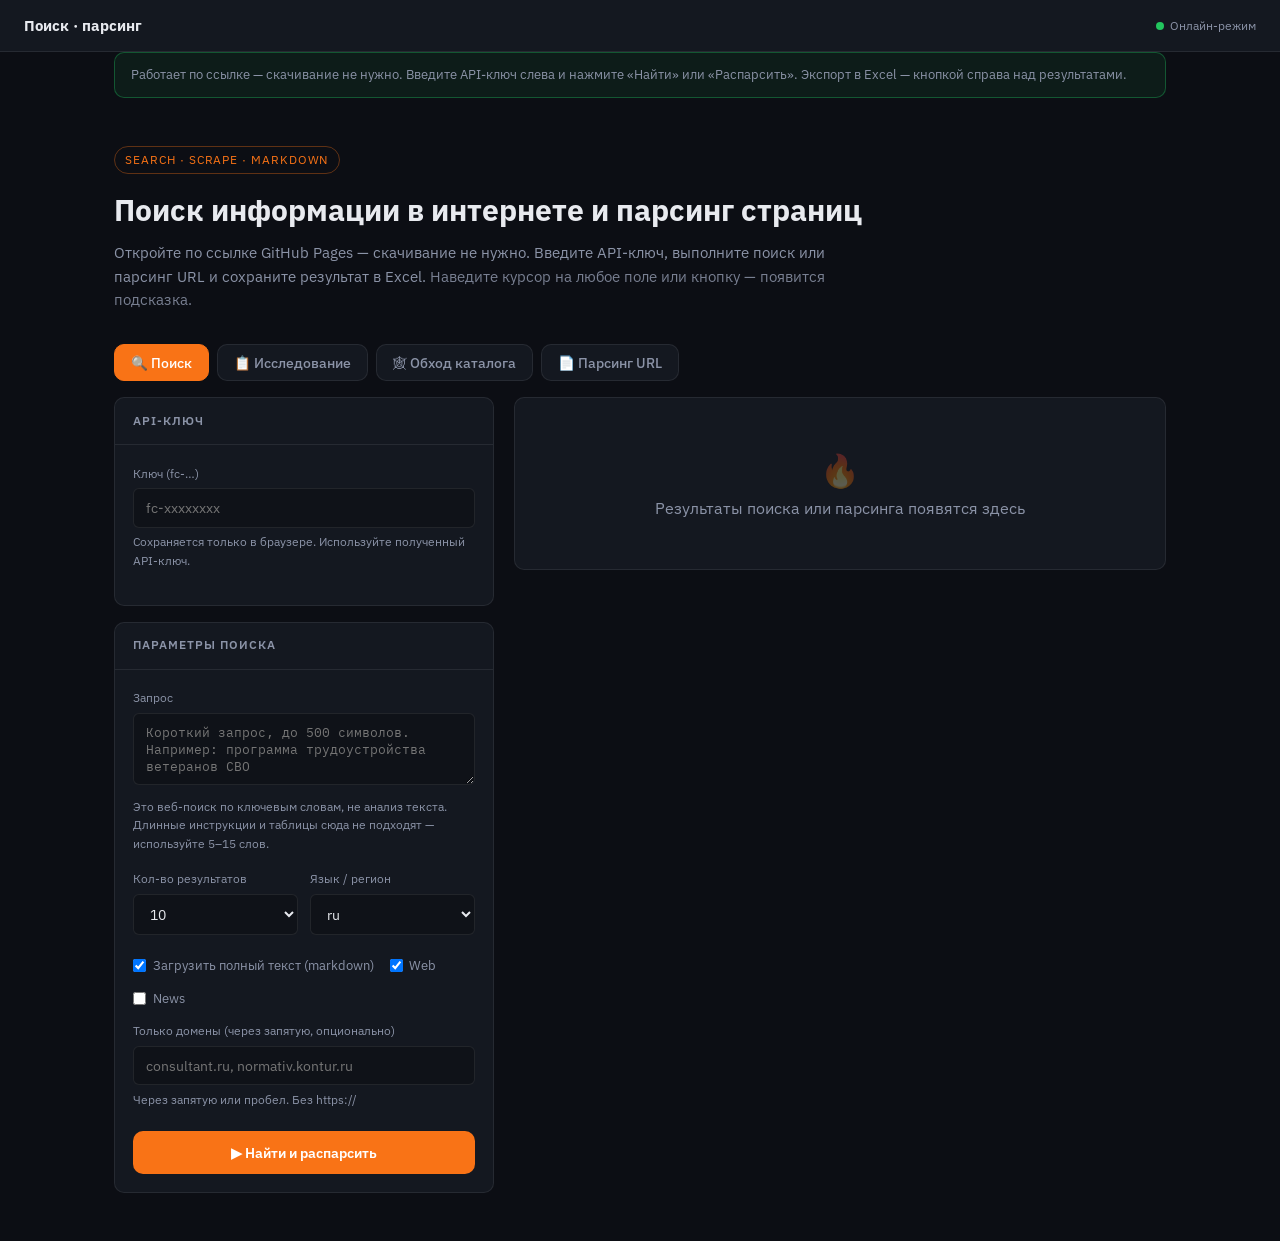
==== commit 636c6966: "Add files via upload" ====
--- a/index.html
+++ b/index.html
@@ -157,8 +157,8 @@
         <div class="card-body">
           <div class="field">
             <label data-tip="Ключ доступа к API. Без него запросы не отправятся. Сохраняется только у вас в браузере.">Ключ (fc-…)</label>
-            <input id="apiKey" type="password" placeholder="fc-xxxxxxxx" autocomplete="off" data-tip="Вставьте ключ fc-… (получить на сайте провайдера API)">
-            <p class="hint">Сохраняется только в браузере. <a href="https://www.firecrawl.dev/app/api-keys" target="_blank" rel="noopener">Получить API-ключ</a></p>
+            <input id="apiKey" type="password" placeholder="fc-xxxxxxxx" autocomplete="off" data-tip="Вставьте полученный API-ключ (fc-…)">
+            <p class="hint">Сохраняется только в браузере. Используйте полученный API-ключ.</p>
           </div>
         </div>
       </div>
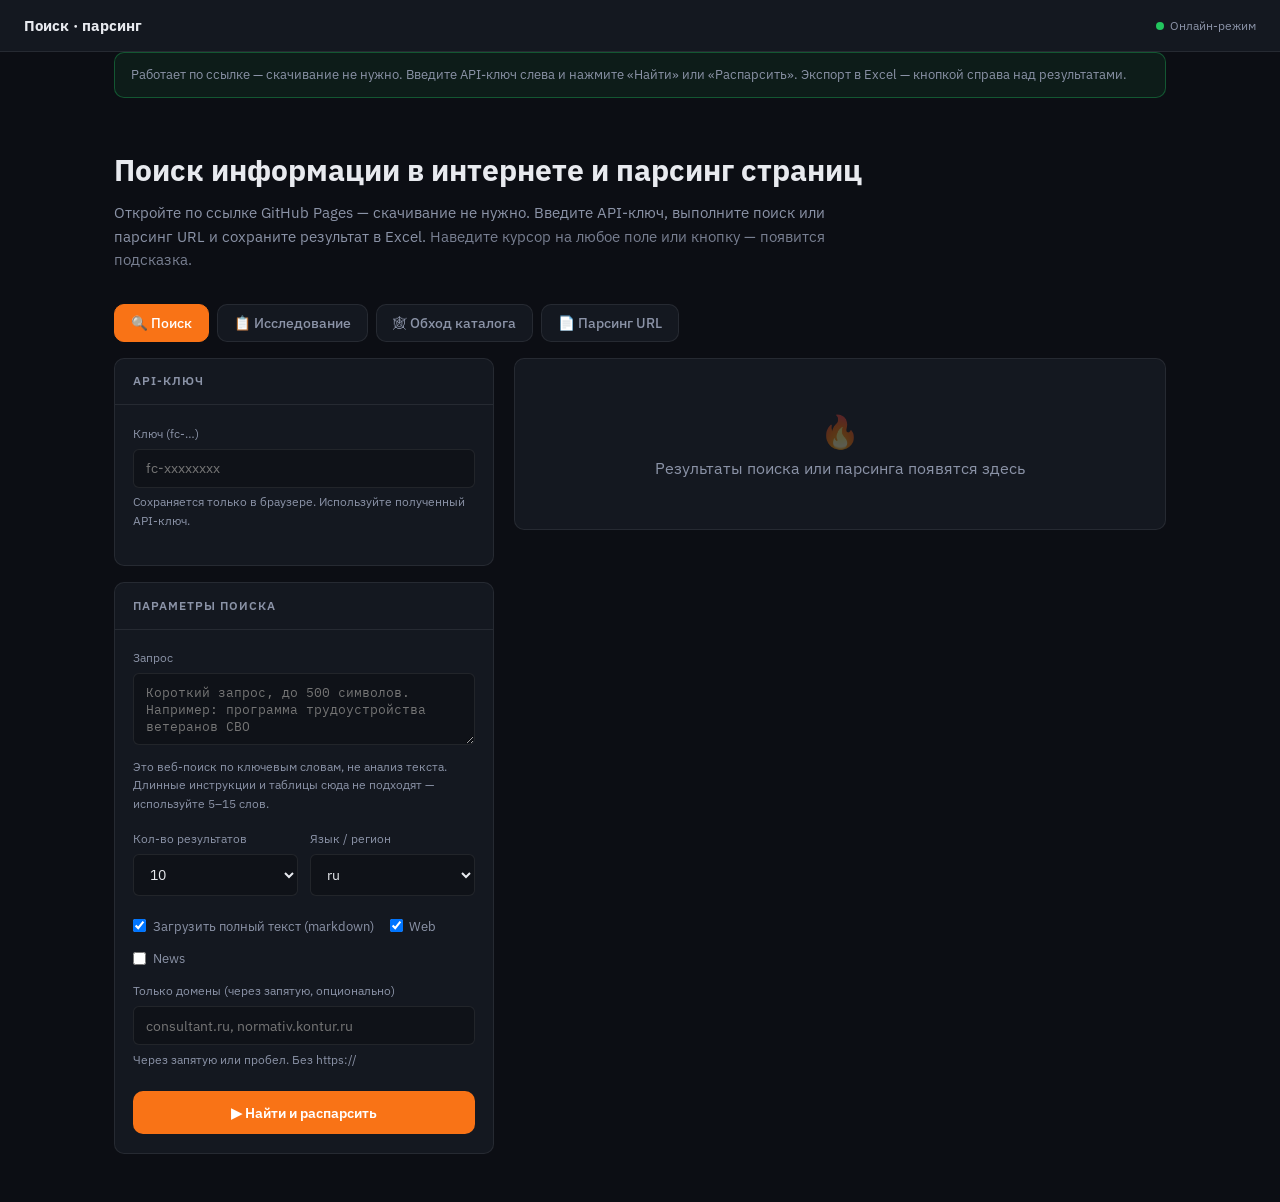
==== commit 8d6e606e: "Add files via upload" ====
--- a/index.html
+++ b/index.html
@@ -21,7 +21,6 @@
     .dot{display:inline-block;width:8px;height:8px;border-radius:50%;background:#d4a017;margin-right:.35rem}
     .dot.ok{background:var(--success)}
     .hero{max-width:1100px;margin:0 auto;padding:2rem 1.5rem 1rem}
-    .hero-badge{display:inline-block;font-size:.72rem;letter-spacing:.08em;text-transform:uppercase;color:var(--accent);border:1px solid rgba(249,115,22,.35);padding:.25rem .65rem;border-radius:999px;margin-bottom:.75rem}
     h1{font-size:clamp(1.35rem,4vw,1.9rem);font-weight:700;margin-bottom:.5rem}
     .hero-lead{color:var(--text-muted);max-width:760px;font-size:.95rem}
     .banner{max-width:1100px;margin:0 auto 1rem;padding:0 1.5rem}
@@ -136,7 +135,6 @@
 </div>
 
 <section class="hero">
-  <span class="hero-badge">Search · Scrape · Markdown</span>
   <h1>Поиск информации в интернете и парсинг страниц</h1>
   <p class="hero-lead" id="heroLead">Откройте по ссылке GitHub Pages — скачивание не нужно. Введите API-ключ, выполните поиск или парсинг URL и сохраните результат в Excel. <span style="opacity:.85">Наведите курсор на любое поле или кнопку — появится подсказка.</span></p>
 </section>
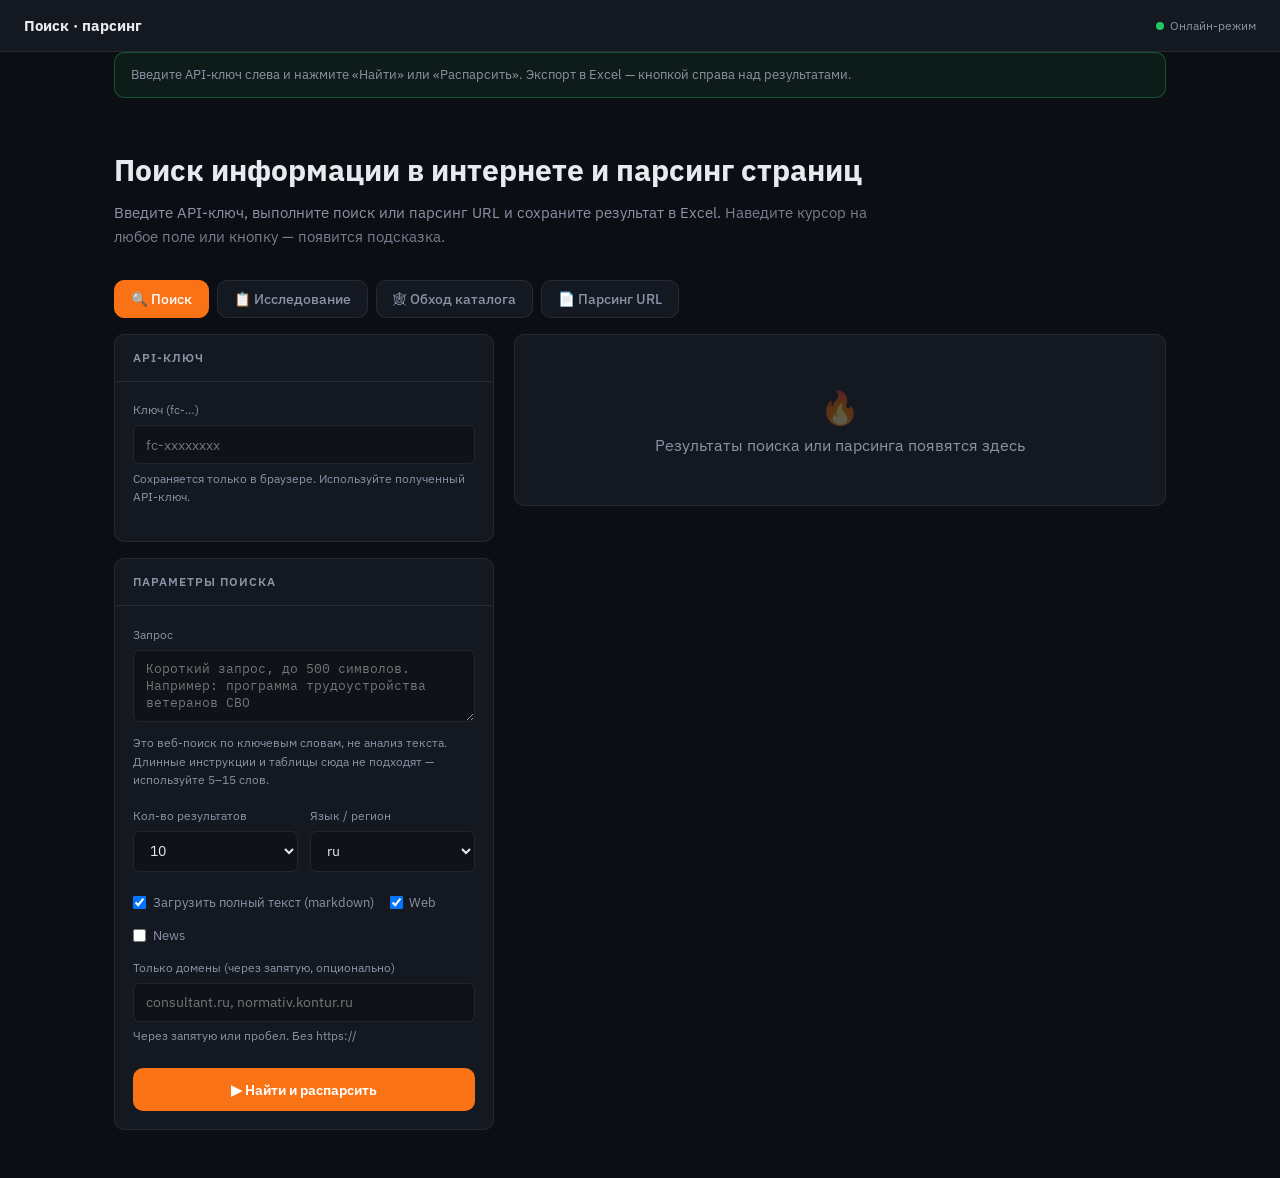
==== commit c32ae226: "Add files via upload" ====
--- a/index.html
+++ b/index.html
@@ -136,7 +136,7 @@
 
 <section class="hero">
   <h1>Поиск информации в интернете и парсинг страниц</h1>
-  <p class="hero-lead" id="heroLead">Откройте по ссылке GitHub Pages — скачивание не нужно. Введите API-ключ, выполните поиск или парсинг URL и сохраните результат в Excel. <span style="opacity:.85">Наведите курсор на любое поле или кнопку — появится подсказка.</span></p>
+  <p class="hero-lead" id="heroLead">Введите API-ключ, выполните поиск или парсинг URL и сохраните результат в Excel. <span style="opacity:.85">Наведите курсор на любое поле или кнопку — появится подсказка.</span></p>
 </section>
 
 <nav class="tabs">
@@ -1796,7 +1796,7 @@
 
   status.innerHTML = '<span class="dot ok"></span>Онлайн-режим';
   banner.classList.add('ok');
-  banner.innerHTML = `Работает по ссылке — скачивание не нужно. Введите API-ключ слева и нажмите «Найти» или «Распарсить». Экспорт в Excel — кнопкой справа над результатами.`;
+  banner.innerHTML = `Введите API-ключ слева и нажмите «Найти» или «Распарсить». Экспорт в Excel — кнопкой справа над результатами.`;
 }
 
 loadApiKey();
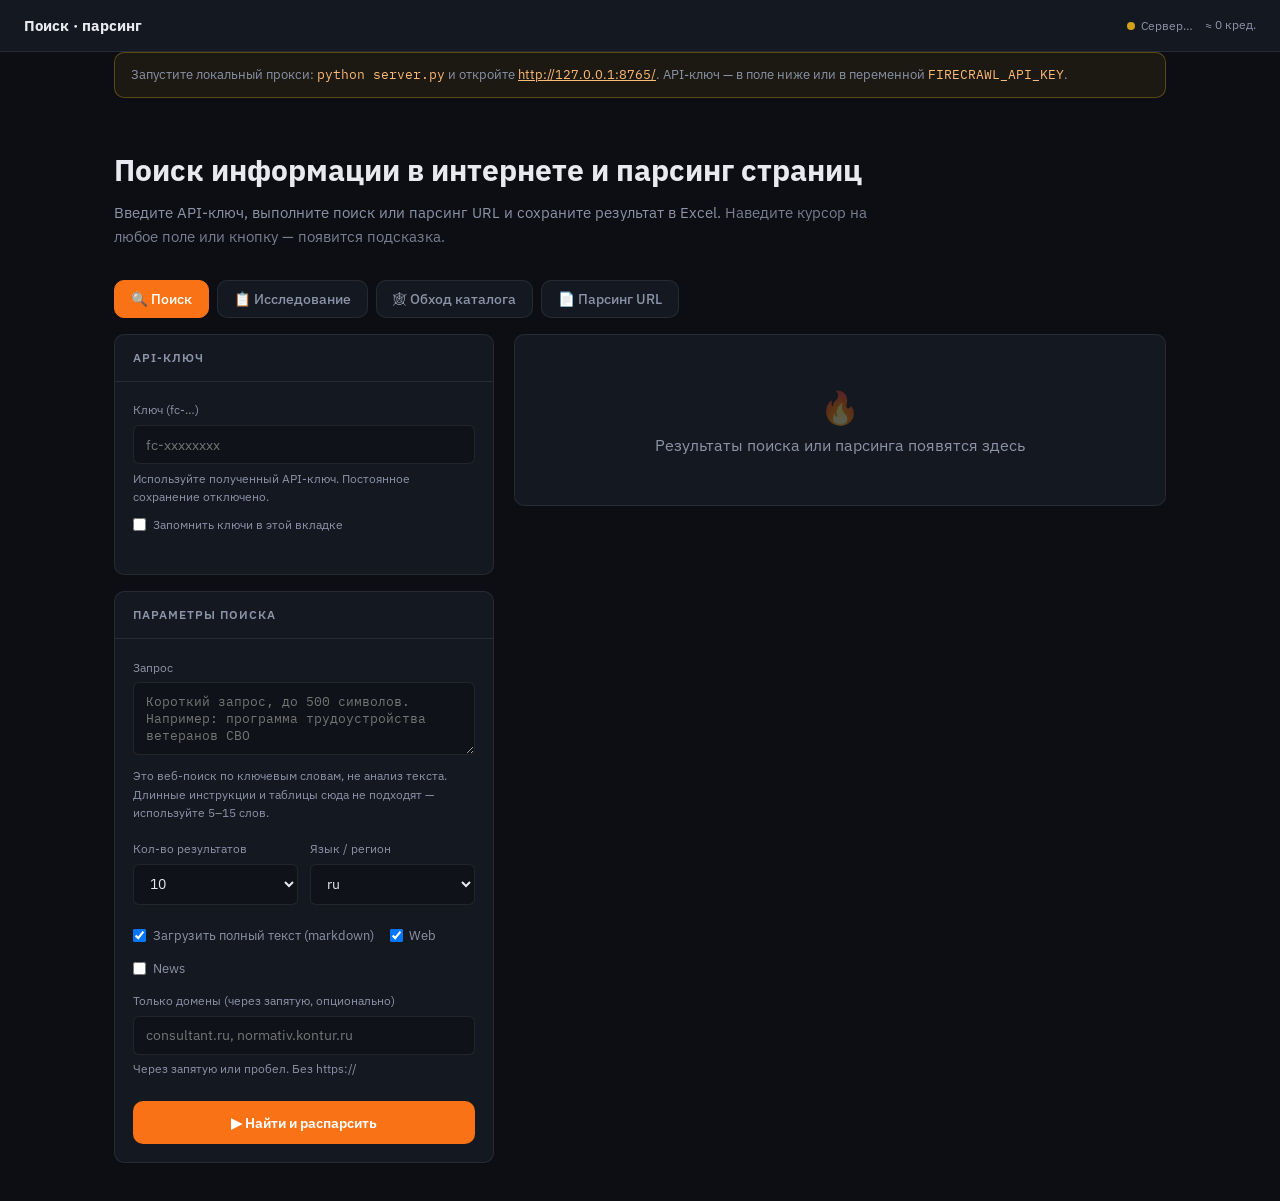
==== commit 856e8827: "Fix GitHub Pages crash and ship modular scrape UI. Replace broken legacy.js (orphan async) with ESM " ====
--- a/index.html
+++ b/index.html
@@ -3,1807 +3,21 @@
 <head>
   <meta charset="UTF-8">
   <meta name="viewport" content="width=device-width, initial-scale=1.0">
-  <title>Поиск и парсинг</title>
-  <link href="https://fonts.googleapis.com/css2?family=IBM+Plex+Sans:wght@400;500;600;700&family=IBM+Plex+Mono:wght@400;500&display=swap" rel="stylesheet">
+  <meta http-equiv="refresh" content="0; url=docs/index.html">
+  <title>Перенаправление — Firecrawl Parser</title>
+  <link rel="canonical" href="docs/index.html">
   <style>
-    :root {
-      --bg: #0c0e14; --bg-card: #141820; --bg-input: #0f1218;
-      --accent: #f97316; --accent-dim: #ea580c; --accent-glow: rgba(249,115,22,.18);
-      --success: #22c55e; --error: #f87171; --text: #e8eaef; --text-muted: #8b93a7;
-      --border: rgba(255,255,255,.08); --radius: 10px;
-      --font: 'IBM Plex Sans', sans-serif; --mono: 'IBM Plex Mono', monospace;
-    }
-    *,*::before,*::after{box-sizing:border-box;margin:0;padding:0}
-    body{font-family:var(--font);background:var(--bg);color:var(--text);line-height:1.55;min-height:100vh}
-    .topbar{display:flex;align-items:center;justify-content:space-between;padding:.85rem 1.5rem;border-bottom:1px solid var(--border);background:var(--bg-card);position:sticky;top:0;z-index:10;gap:1rem;flex-wrap:wrap}
-    .topbar-brand{font-weight:700;font-size:.95rem}.topbar-brand span{color:var(--accent)}
-    .topbar-meta{font-size:.78rem;color:var(--text-muted);display:flex;align-items:center;gap:.75rem;flex-wrap:wrap}
-    .dot{display:inline-block;width:8px;height:8px;border-radius:50%;background:#d4a017;margin-right:.35rem}
-    .dot.ok{background:var(--success)}
-    .hero{max-width:1100px;margin:0 auto;padding:2rem 1.5rem 1rem}
-    h1{font-size:clamp(1.35rem,4vw,1.9rem);font-weight:700;margin-bottom:.5rem}
-    .hero-lead{color:var(--text-muted);max-width:760px;font-size:.95rem}
-    .banner{max-width:1100px;margin:0 auto 1rem;padding:0 1.5rem}
-    .banner-inner{background:rgba(212,160,23,.08);border:1px solid rgba(212,160,23,.35);border-radius:var(--radius);padding:.75rem 1rem;font-size:.82rem;color:var(--text-muted)}
-    .banner-inner.ok{background:rgba(34,197,94,.08);border-color:rgba(34,197,94,.35)}
-    .banner-inner code{font-family:var(--mono);color:#fdba74}
-    .tabs{display:flex;flex-wrap:wrap;gap:.5rem;max-width:1100px;margin:1rem auto 0;padding:0 1.5rem}
-    .tab-btn{font-family:var(--font);font-size:.85rem;font-weight:500;padding:.55rem 1rem;border:1px solid var(--border);background:var(--bg-card);color:var(--text-muted);border-radius:var(--radius);cursor:pointer}
-    .tab-btn.active{background:var(--accent);border-color:var(--accent);color:#fff}
-    .wrap{max-width:1100px;margin:1rem auto 3rem;padding:0 1.5rem}
-    .grid{display:grid;grid-template-columns:minmax(280px,380px) 1fr;gap:1.25rem;align-items:start}
-    @media(max-width:900px){.grid{grid-template-columns:1fr}}
-    .card{background:var(--bg-card);border:1px solid var(--border);border-radius:var(--radius);overflow:visible}
-    .card-head{padding:.85rem 1.15rem;border-bottom:1px solid var(--border);font-size:.75rem;font-weight:600;letter-spacing:.08em;text-transform:uppercase;color:var(--text-muted)}
-    .card-body{padding:1.15rem}
-    .field{margin-bottom:1rem}
-    .field label{display:block;font-size:.78rem;color:var(--text-muted);margin-bottom:.35rem}
-    [data-tip]{position:relative;cursor:help}
-    [data-tip]::after{
-      content:attr(data-tip);position:absolute;left:0;bottom:calc(100% + 6px);z-index:30;
-      min-width:180px;max-width:280px;padding:.45rem .65rem;border-radius:6px;
-      background:#1e2636;border:1px solid rgba(249,115,22,.35);color:#e8eaef;
-      font-size:.72rem;line-height:1.45;font-weight:400;letter-spacing:normal;text-transform:none;
-      white-space:normal;box-shadow:0 8px 24px rgba(0,0,0,.35);pointer-events:none;opacity:0;
-      transform:translateY(4px);transition:opacity .15s,transform .15s
-    }
-    [data-tip]:hover::after,[data-tip]:focus-visible::after{opacity:1;transform:translateY(0)}
-    .checks [data-tip]::after,.btn-run[data-tip]::after,.btn-sm[data-tip]::after,.tab-btn[data-tip]::after{left:auto;right:0}
-    .field-row .field [data-tip]::after{max-width:220px}
-    .field input,.field textarea,.field select{width:100%;font-family:var(--font);font-size:.88rem;padding:.6rem .75rem;background:var(--bg-input);border:1px solid var(--border);border-radius:6px;color:var(--text)}
-    .field textarea{min-height:72px;resize:vertical;font-family:var(--mono);font-size:.8rem}
-    .field textarea.tall{min-height:220px}
-    .progress-line{font-size:.78rem;color:var(--text-muted);padding:.5rem 1.15rem;border-top:1px solid var(--border);display:none}
-    .progress-line.visible{display:block}
-    .field-row{display:grid;grid-template-columns:1fr 1fr;gap:.75rem}
-    .checks{display:flex;flex-wrap:wrap;gap:.75rem 1rem;margin:.25rem 0 .75rem;font-size:.84rem;color:var(--text-muted)}
-    .checks label{display:flex;align-items:center;gap:.4rem;cursor:pointer}
-    .checks label[data-tip]{cursor:help}
-    .checks input{width:auto}
-    .checks .date-filter{display:flex;align-items:center;gap:.35rem .5rem;flex-wrap:wrap}
-    .checks input[type="date"]{font-family:var(--font);font-size:.8rem;padding:.28rem .5rem;background:var(--bg-input);border:1px solid var(--border);border-radius:6px;color:var(--text);width:auto;cursor:pointer}
-    .checks input[type="date"]:disabled{opacity:.45;cursor:not-allowed}
-    .hint{font-size:.75rem;color:var(--text-muted);margin-top:.35rem}
-    .btn-run{width:100%;margin-top:.35rem;font-family:var(--font);font-size:.9rem;font-weight:600;padding:.75rem;background:var(--accent);color:#fff;border:none;border-radius:var(--radius);cursor:pointer}
-    .btn-run:hover:not(:disabled){filter:brightness(1.06)}
-    .btn-run:disabled{opacity:.55;cursor:not-allowed}
-    .loader{display:none;padding:1rem 1.15rem;border-top:1px solid var(--border)}
-    .loader.visible{display:block}
-    .loader-step{display:flex;gap:.6rem;font-size:.85rem;color:var(--text-muted);padding:.3rem 0;opacity:.35}
-    .loader-step.active{opacity:1;color:var(--text)}.loader-step.done{opacity:.7;color:var(--success)}
-    .placeholder{padding:3rem 1.5rem;text-align:center;color:var(--text-muted)}
-    .result-head{display:flex;justify-content:space-between;align-items:center;padding:.85rem 1.15rem;border-bottom:1px solid var(--border);gap:.75rem;flex-wrap:wrap}
-    .result-title{font-size:.9rem;font-weight:600}
-    .result-actions{display:flex;gap:.4rem;flex-wrap:wrap}
-    .btn-sm{font-family:var(--font);font-size:.75rem;padding:.35rem .7rem;background:transparent;border:1px solid var(--border);color:var(--text-muted);border-radius:6px;cursor:pointer}
-    .btn-sm:hover{border-color:var(--accent);color:var(--accent)}
-    .btn-sm.flash-ok{border-color:var(--success);color:var(--success)}
-    .example-bar{display:flex;flex-wrap:wrap;align-items:center;gap:.5rem .65rem;margin-bottom:.85rem;padding:.65rem .75rem;background:rgba(249,115,22,.06);border:1px solid rgba(249,115,22,.22);border-radius:8px}
-    .example-bar-label{font-size:.72rem;font-weight:600;letter-spacing:.06em;text-transform:uppercase;color:var(--accent);white-space:nowrap}
-    .example-btns{display:flex;flex-wrap:wrap;gap:.4rem}
-    .example-bar .btn-sm{background:rgba(255,255,255,.05);color:var(--text);border-color:rgba(255,255,255,.14)}
-    .example-bar .btn-sm:hover{background:rgba(249,115,22,.12);border-color:var(--accent);color:var(--accent)}
-    .export-hint{font-size:.72rem;color:var(--text-muted);padding:0 1.15rem .65rem}
-    .toast{position:fixed;bottom:1.25rem;right:1.25rem;z-index:100;background:#1a2332;border:1px solid rgba(34,197,94,.45);color:#bbf7d0;padding:.65rem 1rem;border-radius:8px;font-size:.82rem;opacity:0;transform:translateY(8px);transition:opacity .2s,transform .2s;pointer-events:none;max-width:320px}
-    .toast.visible{opacity:1;transform:translateY(0)}
-    .kpi-row{display:grid;grid-template-columns:repeat(4,1fr);gap:.5rem;padding:1rem 1.15rem;border-bottom:1px solid var(--border)}
-    @media(max-width:700px){.kpi-row{grid-template-columns:repeat(2,1fr)}}
-    .kpi{text-align:center;padding:.55rem;background:var(--bg-input);border-radius:6px}
-    .kpi-val{font-size:1.2rem;font-weight:700;color:var(--accent)}
-    .kpi-label{font-size:.65rem;color:var(--text-muted);text-transform:uppercase;margin-top:.15rem}
-    .results-list{padding:.75rem 1rem 1rem;max-height:680px;overflow:auto}
-    .result-item{border:1px solid var(--border);border-radius:8px;margin-bottom:.75rem;background:var(--bg-input);overflow:hidden}
-    .result-item-head{padding:.85rem 1rem;cursor:pointer}
-    .result-item-head:hover{background:rgba(255,255,255,.02)}
-    .result-item-title{font-size:.92rem;font-weight:600;margin-bottom:.25rem}
-    .result-item-url{font-family:var(--mono);font-size:.72rem;color:#fdba74;word-break:break-all}
-    .result-item-desc{font-size:.8rem;color:var(--text-muted);margin-top:.45rem}
-    .result-item-body{display:none;padding:0 1rem 1rem;border-top:1px solid var(--border)}
-    .result-item.open .result-item-body{display:block}
-    .result-item-body pre{font-family:var(--mono);font-size:.74rem;white-space:pre-wrap;word-break:break-word;background:#0a0c10;padding:.85rem;border-radius:6px;max-height:360px;overflow:auto;margin-top:.75rem}
-    .error-box{margin:1rem 1.15rem;padding:.85rem 1rem;border:1px solid rgba(248,113,113,.35);background:rgba(248,113,113,.08);border-radius:8px;color:#fecaca;font-size:.84rem;display:none}
-    .error-box.visible{display:block}
-    .panel{display:none}.panel.active{display:block}
-    .tab-btn.tab-hidden{display:none}
-    .tab-btn.tab-new{animation:tabPulse 1.2s ease 2;border-color:rgba(249,115,22,.65)}
-    @keyframes tabPulse{0%,100%{box-shadow:none}50%{box-shadow:0 0 0 3px rgba(249,115,22,.25)}}
-    .ai-report{padding:1rem 1.15rem 1.25rem;max-height:680px;overflow:auto;font-size:.88rem;line-height:1.65;color:var(--text)}
-    .ai-report h2,.ai-report h3{margin:1rem 0 .5rem;font-size:.95rem;color:#fdba74}
-    .ai-report p{margin:.45rem 0}
-    .ai-report ul,.ai-report ol{margin:.35rem 0 .65rem 1.2rem}
-    .ai-report li{margin:.2rem 0}
-    .ai-report a{color:#fdba74}
-    .ai-placeholder{padding:2rem 1.15rem;color:var(--text-muted);font-size:.88rem;line-height:1.6}
-    a{color:#fdba74}
+    body { font-family: system-ui, sans-serif; max-width: 40rem; margin: 3rem auto; padding: 0 1rem; line-height: 1.5; color: #1a1a1a; }
+    code { background: #f0f0f0; padding: .1em .35em; border-radius: 4px; }
+    a { color: #c2410c; }
   </style>
 </head>
 <body>
-
-<header class="topbar">
-  <div class="topbar-brand">Поиск · парсинг</div>
-  <div class="topbar-meta">
-    <span id="serverStatus"><span class="dot"></span>Сервер…</span>
-  </div>
-</header>
-
-<div class="banner">
-  <div class="banner-inner" id="serverBanner">
-    Запустите локальный прокси: <code>python server.py</code> и откройте
-    <a href="http://127.0.0.1:8765/">http://127.0.0.1:8765/</a>.
-    API-ключ — в поле ниже или в переменной <code>FIRECRAWL_API_KEY</code>.
-  </div>
-</div>
-
-<section class="hero">
-  <h1>Поиск информации в интернете и парсинг страниц</h1>
-  <p class="hero-lead" id="heroLead">Введите API-ключ, выполните поиск или парсинг URL и сохраните результат в Excel. <span style="opacity:.85">Наведите курсор на любое поле или кнопку — появится подсказка.</span></p>
-</section>
-
-<nav class="tabs">
-  <button class="tab-btn active" data-tab="search" data-tip="Поиск страниц в Google по ключевым словам">🔍 Поиск</button>
-  <button class="tab-btn" data-tab="research" data-tip="Длинное задание → много коротких поисков">📋 Исследование</button>
-  <button class="tab-btn tab-hidden" id="tabAiBtn" data-tab="ai" data-tip="ИИ проанализирует собранные материалы и даст рекомендации">🤖 Анализ и предложения ИИ</button>
-  <button class="tab-btn" data-tab="crawl" data-tip="Обход всего каталога сайта по ссылкам">🕸 Обход каталога</button>
-  <button class="tab-btn" data-tab="scrape" data-tip="Скачать текст одной конкретной страницы">📄 Парсинг URL</button>
-</nav>
-
-<div class="wrap">
-  <div class="grid">
-    <div>
-      <div class="card">
-        <div class="card-head">API-ключ</div>
-        <div class="card-body">
-          <div class="field">
-            <label data-tip="Ключ доступа к API. Без него запросы не отправятся. Сохраняется только у вас в браузере.">Ключ (fc-…)</label>
-            <input id="apiKey" type="password" placeholder="fc-xxxxxxxx" autocomplete="off" data-tip="Вставьте полученный API-ключ (fc-…)">
-            <p class="hint">Сохраняется только в браузере. Используйте полученный API-ключ.</p>
-          </div>
-        </div>
-      </div>
-
-      <div class="panel active" id="panel-search">
-        <div class="card" style="margin-top:1rem">
-          <div class="card-head">Параметры поиска</div>
-          <div class="card-body">
-            <div class="field">
-              <label data-tip="Ищет страницы в интернете, как Google. Только ключевые слова, до 500 символов.">Запрос</label>
-              <textarea id="searchQuery" rows="3" placeholder="Короткий запрос, до 500 символов. Например: программа трудоустройства ветеранов СВО" data-tip="Пример: «автономера купить Москва». Не пишите инструкции — для них вкладка «Исследование»."></textarea>
-              <p class="hint">Это веб-поиск по ключевым словам, не анализ текста. Длинные инструкции и таблицы сюда не подходят — используйте 5–15 слов.</p>
-            </div>
-            <div class="field-row">
-              <div class="field">
-                <label data-tip="Сколько ссылок вернуть из поиска (макс. 100).">Кол-во результатов</label>
-                <select id="searchLimit" data-tip="Больше результатов = больше кредитов API.">
-                  <option value="5">5</option>
-                  <option value="10" selected>10</option>
-                  <option value="20">20</option>
-                  <option value="50">50</option>
-                  <option value="100">100</option>
-                </select>
-              </div>
-              <div class="field">
-                <label data-tip="Язык результатов поиска. ru — для русскоязычных сайтов.">Язык / регион</label>
-                <select id="searchLang" data-tip="Влияет на выдачу Google: регион и язык сниппетов.">
-                  <option value="">авто</option>
-                  <option value="ru" selected>ru</option>
-                  <option value="en">en</option>
-                </select>
-              </div>
-            </div>
-            <div class="checks">
-              <label data-tip="Скачает полный текст каждой найденной страницы. Дороже, но можно сразу читать и экспортировать."><input type="checkbox" id="searchScrape" checked> Загрузить полный текст (markdown)</label>
-              <label data-tip="Обычные веб-страницы в результатах поиска."><input type="checkbox" id="srcWeb" checked> Web</label>
-              <label data-tip="Новостные статьи (отдельная лента Google News)."><input type="checkbox" id="srcNews"> News</label>
-            </div>
-            <div class="field">
-              <label data-tip="Ограничить поиск только указанными сайтами.">Только домены (через запятую, опционально)</label>
-              <input id="includeDomains" placeholder="consultant.ru, normativ.kontur.ru" data-tip="Только эти сайты в выдаче. Через запятую или пробел, без https://">
-              <p class="hint">Через запятую или пробел. Без https://</p>
-            </div>
-            <button class="btn-run" id="btnSearch" data-tip="Отправит поиск → результаты появятся справа → экспорт в Excel/MD">▶ Найти и распарсить</button>
-          </div>
-          <div class="loader" id="loader-search"></div>
-        </div>
-      </div>
-
-      <div class="panel" id="panel-research">
-        <div class="card" style="margin-top:1rem">
-          <div class="card-head">Пакетное исследование</div>
-          <div class="card-body">
-            <div class="example-bar">
-              <span class="example-bar-label">Примеры заданий</span>
-              <div class="example-btns">
-                <button type="button" class="btn-sm" id="btnLoadHrTemplate" data-tip="Подставит пример задания, ключевых слов и доменов для HR-исследования">Пример: HR</button>
-                <button type="button" class="btn-sm" id="btnLoadSvoTemplate" data-tip="Подставит пример про практики трудоустройства ветеранов СВО">Пример: ветераны СВО</button>
-              </div>
-            </div>
-            <p class="hint" style="margin-bottom:.75rem">Длинное задание разбивается на серию коротких поисков (лимит API — 500 символов на запрос). Сравнительные вопросы («где выгоднее», «что лучше») — после сбора материалов используйте вкладку «AI-анализ».</p>
-            <div class="field">
-              <label data-tip="Полный текст задания. Из него автоматически извлекутся ключевые слова в «кавычках».">Техническое задание</label>
-              <textarea id="researchBrief" class="tall" rows="12" placeholder="Опишите цель исследования, тему, период, нужные разделы отчёта, ключевые слова в «кавычках»…" data-tip="Любая тема: HR, рынок, технологии, право и т.д. AI-анализ тоже строится из этого текста."></textarea>
-            </div>
-            <div class="field-row">
-              <div class="field">
-                <label data-tip="Сколько ссылок собирать за один ключевой запрос.">Результатов на запрос</label>
-                <select id="researchLimit" data-tip="Например: 20 × 15 запросов = до 300 ссылок (с дедupliкацией).">
-                  <option value="10">10</option>
-                  <option value="20" selected>20</option>
-                  <option value="50">50</option>
-                  <option value="100">100</option>
-                </select>
-              </div>
-              <div class="field">
-                <label data-tip="0 = использовать все строки из списка ниже.">Макс. ключевых слов (0 = все)</label>
-                <input type="number" id="researchMaxQueries" value="0" min="0" max="500" step="1" data-tip="Раньше по умолчанию было 15 — теперь 0 означает «все из списка».">
-              </div>
-            </div>
-            <div class="field">
-              <label data-tip="По одной фразе на строку. Можно через запятую или точку с запятой в одной строке.">Ключевые слова (по одному на строку)</label>
-              <textarea id="researchKeywords" rows="8" placeholder="ключевое слово 1&#10;ключевое слово 2&#10;… или: слово1, слово2, слово3" data-tip="При запуске используется этот список как есть. Кнопка «Из задания» — только по запросу."></textarea>
-              <p class="hint" id="researchKeywordCount">В списке: 0 ключевых слов</p>
-              <button type="button" class="btn-sm" id="btnParseBriefFields" style="margin-top:.4rem" data-tip="Извлечёт фразы в «кавычках» и домены из текста задания">↻ Из задания</button>
-            </div>
-            <div class="field">
-              <label data-tip="Искать только на этих сайтах (опционально).">Домены (через пробел или запятую)</label>
-              <textarea id="researchDomains" rows="3" placeholder="site1.ru site2.ru …" data-tip="Любые домены по теме исследования. Через пробел или запятую, без https://"></textarea>
-            </div>
-            <div class="checks">
-              <label data-tip="Полный текст страниц. Медленнее, расходует больше кредитов."><input type="checkbox" id="researchScrape"> Загрузить markdown (медленнее, больше кредитов)</label>
-              <div class="date-filter" data-tip="Искать только материалы, опубликованные не раньше выбранной даты (до сегодня).">
-                <label><input type="checkbox" id="researchDateFilter" checked> Публикации с</label>
-                <input type="date" id="researchDateFrom" value="2023-01-01" max="">
-              </div>
-              <label data-tip="Если включено при указанных доменах — добавляет второй проход по всему интернету (результаты с других сайтов)."><input type="checkbox" id="researchBroad"> Доп. поиск без фильтра доменов</label>
-            </div>
-            <button class="btn-run" id="btnResearch" data-tip="Запустит серию поисков → объединит ссылки → покажет справа">▶ Запустить исследование</button>
-          </div>
-          <div class="progress-line" id="researchProgress"></div>
-          <div class="loader" id="loader-research"></div>
-        </div>
-      </div>
-
-      <div class="panel" id="panel-ai">
-        <div class="card" style="margin-top:1rem">
-          <div class="card-head">Анализ и предложения ИИ</div>
-          <div class="card-body">
-            <p class="hint" style="margin-bottom:.75rem">Доступно после исследования. Промпт собирается из вашего «Технического задания» + собранных материалов — каждый запуск уникален по содержанию.</p>
-            <div class="field">
-              <label data-tip="Ключ OpenAI для GPT-4o-mini. Нужен только для AI-анализа.">Ключ OpenAI (sk-…)</label>
-              <input id="openaiKey" type="password" placeholder="sk-xxxxxxxx" autocomplete="off" data-tip="Получить: platform.openai.com → API keys. Или задайте OPENAI_API_KEY в server.py">
-            </div>
-            <div class="field">
-              <label data-tip="Что именно должен проанализировать ИИ. По умолчанию — из поля «Техническое задание».">Фокус анализа (опционально)</label>
-              <textarea id="aiFocus" rows="4" placeholder="Дополнительные акценты: на что обратить внимание, формат ответа, целевая аудитория отчёта…" data-tip="Необязательно. Если пусто — ИИ ориентируется только на «Техническое задание»."></textarea>
-            </div>
-            <div class="checks">
-              <label data-tip="Включить фрагменты markdown из найденных страниц (точнее, но дольше)."><input type="checkbox" id="aiUseMarkdown" checked> Использовать тексты страниц</label>
-            </div>
-            <button class="btn-run" id="btnAiAnalyze" data-tip="Отправит материалы в GPT-4o-mini → отчёт появится справа">▶ Провести AI-анализ</button>
-            <button type="button" class="btn-sm" id="btnAiCopyPrompt" style="margin-top:.5rem;width:100%" data-tip="Если нет ключа OpenAI — скопирует промпт и данные для ChatGPT">Скопировать промпт для ChatGPT</button>
-          </div>
-          <div class="progress-line" id="aiProgress"></div>
-          <div class="loader" id="loader-ai"></div>
-        </div>
-      </div>
-
-      <div class="panel" id="panel-crawl">
-        <div class="card" style="margin-top:1rem">
-          <div class="card-head">Обход каталога сайта</div>
-          <div class="card-body">
-            <p class="hint" style="margin-bottom:.75rem">Обходит страницы сайта по ссылкам. Подходит для каталогов объявлений, номеров, товаров. 1 страница ≈ 1 кредит.</p>
-            <div class="example-bar">
-              <span class="example-bar-label">Примеры</span>
-              <div class="example-btns">
-                <button type="button" class="btn-sm" id="btnCrawlPresetAuto" data-tip="Заполнит URL и настройки для сайта auto-nomera.ru">Пример: auto-nomera.ru</button>
-              </div>
-            </div>
-            <div class="field">
-              <label data-tip="С какой страницы начать обход — обычно главная или каталог.">URL каталога</label>
-              <input id="crawlUrl" type="url" placeholder="https://auto-nomera.ru/" data-tip="Обход пойдёт по ссылкам с этой страницы. Для номеров: auto-nomera.ru">
-            </div>
-            <div class="field-row">
-              <div class="field">
-                <label data-tip="Сколько страниц максимум скачать. 1 страница = 1 кредит.">Макс. страниц</label>
-                <select id="crawlLimit" data-tip="Начните с 25–50. Для полного каталога — 100–200.">
-                  <option value="10">10</option>
-                  <option value="25">25</option>
-                  <option value="50" selected>50</option>
-                  <option value="100">100</option>
-                  <option value="200">200</option>
-                  <option value="500">500</option>
-                </select>
-              </div>
-              <div class="field">
-                <label data-tip="Сколько «кликов» от стартовой страницы идти по ссылкам.">Глубина ссылок</label>
-                <select id="crawlDepth" data-tip="Больше глубина — больше страниц найдётся, но дольше обход.">
-                  <option value="2">2</option>
-                  <option value="3" selected>3</option>
-                  <option value="5">5</option>
-                  <option value="8">8</option>
-                </select>
-              </div>
-            </div>
-            <div class="field">
-              <label data-tip="Regex-пути URL, которые нужно обойти. Пусто = все страницы.">Включить только пути (regex, по одному на строку, опционально)</label>
-              <textarea id="crawlIncludePaths" rows="2" placeholder="^/sale/.*&#10;^/auto/.*" data-tip="Пример: ^/auto/.* — только страницы каталога авто"></textarea>
-            </div>
-            <div class="field">
-              <label data-tip="Regex-пути, которые пропустить (логин, админка и т.д.).">Исключить пути (regex, опционально)</label>
-              <textarea id="crawlExcludePaths" rows="2" placeholder="^/admin/.*&#10;^/login.*" data-tip="Пример: ^/login.* — не заходить на страницу входа"></textarea>
-            </div>
-            <div class="checks">
-              <label data-tip="Обходить весь сайт, а не только ссылки ниже стартовой страницы."><input type="checkbox" id="crawlEntireDomain" checked> Весь домен (не только подпапки)</label>
-              <label data-tip="Сохранить текст каждой страницы — нужно для MD и Excel."><input type="checkbox" id="crawlScrape" checked> Markdown каждой страницы</label>
-              <label data-tip="Найдёт госномера в тексте и вынесет на отдельный лист Excel «Номера»."><input type="checkbox" id="crawlExtractPlates" checked> Извлекать госномера в Excel</label>
-            </div>
-            <button class="btn-run" id="btnCrawl" data-tip="Запустит обход → подождите 1–10 мин → номера в Excel на листе «Номера»">▶ Обойти каталог</button>
-          </div>
-          <div class="progress-line" id="crawlProgress"></div>
-          <div class="loader" id="loader-crawl"></div>
-        </div>
-      </div>
-
-      <div class="panel" id="panel-scrape">
-        <div class="card" style="margin-top:1rem">
-          <div class="card-head">Парсинг одной страницы</div>
-          <div class="card-body">
-            <div class="field">
-              <label data-tip="Полный адрес одной страницы для скачивания.">URL</label>
-              <input id="scrapeUrl" type="url" placeholder="https://example.com/page" data-tip="Одна ссылка = одна страница. Для всего каталога — вкладка «Обход каталога».">
-            </div>
-            <div class="checks">
-              <label data-tip="Чистый текст страницы — удобно читать и экспортировать."><input type="checkbox" id="fmtMarkdown" checked> Markdown</label>
-              <label data-tip="Список всех ссылок со страницы."><input type="checkbox" id="fmtLinks"> Ссылки</label>
-              <label data-tip="Исходный HTML-код страницы."><input type="checkbox" id="fmtHtml"> HTML</label>
-            </div>
-            <button class="btn-run" id="btnScrape" data-tip="Скачает одну страницу → результат справа → Excel или MD">▶ Распарсить страницу</button>
-          </div>
-          <div class="loader" id="loader-scrape"></div>
-        </div>
-      </div>
-    </div>
-
-    <div class="card" id="resultsCard">
-      <div class="placeholder" id="placeholder">
-        <span style="font-size:2rem;opacity:.3">🔥</span>
-        <p>Результаты поиска или парсинга появятся здесь</p>
-      </div>
-      <div id="resultsArea" style="display:none">
-        <div class="result-head">
-          <span class="result-title" id="resultsTitle">Результаты</span>
-          <div class="result-actions">
-            <button class="btn-sm" id="btnCopyJson" data-tip="Скопирует все результаты в буфер обмена в формате JSON">JSON</button>
-            <button class="btn-sm" id="btnCopyMd" data-tip="Скачает один .md файл со всеми страницами">Скачать MD</button>
-            <button class="btn-sm" id="btnExportExcel" data-tip="Сохранит таблицу .xlsx (для обхода — лист «Номера»)">Excel</button>
-          </div>
-        </div>
-        <p class="export-hint">Скачать MD — файл с текстом · JSON — копия в буфер · Excel — таблица с номерами</p>
-        <div class="kpi-row" id="kpiRow"></div>
-        <div class="error-box" id="errorBox"></div>
-        <div class="results-list" id="resultsList"></div>
-        <div class="ai-report" id="aiResultsArea" style="display:none"></div>
-      </div>
-    </div>
-  </div>
-</div>
-
-<div class="toast" id="toast" role="status"></div>
-
-<script src="https://cdn.sheetjs.com/xlsx-0.20.3/package/dist/xlsx.full.min.js"></script>
-<script>
-const FIRECRAWL_API = 'https://api.firecrawl.dev/v2';
-const USE_LOCAL_PROXY = (location.hostname === '127.0.0.1' || location.hostname === 'localhost') && location.port === '8765';
-const API_BASE = location.origin;
-
-const LOADERS = {
-  search: ['Отправка запроса…', 'Поиск по интернету…', 'Парсинг найденных страниц…', 'Готово'],
-  scrape: ['Загрузка страницы…', 'Рендер и извлечение контента…', 'Форматирование markdown…', 'Готово'],
-  research: ['Разбор задания…', 'Пакетный поиск…', 'Объединение результатов…', 'Готово'],
-  crawl: ['Запуск обхода…', 'Сканирование страниц…', 'Сбор markdown…', 'Готово'],
-  ai: ['Подготовка материалов…', 'Отправка в GPT…', 'Формирование рекомендаций…', 'Готово']
-};
-
-const MAX_SEARCH_QUERY = 500;
-const MAX_SEARCH_LIMIT = 100;
-
-const PRACTICE_COLUMNS = [
-  'Наименование организации', 'Отрасль', 'Регион', 'Название программы или практики',
-  'Дата публикации', 'Ссылка на источник', 'Целевая аудитория', 'Исходная проблема',
-  'Потребности целевой аудитории', 'Цель программы', 'Используемая модель или подход',
-  'Этапы пути сотрудника', 'Инструменты адаптации', 'Наличие единого окна или координатора',
-  'Наличие личного куратора или наставника', 'Работа с непосредственными руководителями',
-  'Обучение HR и руководителей', 'Подготовка трудового коллектива', 'Работа с семьями',
-  'Волонтёрские или ветеранские сообщества', 'Каналы коммуникации',
-  'Портал, горячая линия или другой цифровой сервис', 'Психологическое сопровождение',
-  'Профессиональное обучение и переобучение', 'Количество участников программы',
-  'Количество трудоустроенных', 'Текучесть или отток до запуска программы',
-  'Текучесть или отток после запуска программы', 'Другие количественные результаты',
-  'Период измерения результатов', 'Отзывы участников', 'Выявленные сложности',
-  'Рекомендации другим работодателям', 'Нормативное основание',
-  'Возможные субсидии и меры государственной поддержки', 'Оценка доказательности информации'
-];
-
-const HR_RESEARCH_BRIEF = `Собери публичную информацию о лучших HR-практиках российских работодателей: адаптация и onboarding, вовлечённость, удержание, обучение и развитие, оценка эффективности, HR-аналитика, employer brand, удалённая и гибридная работа.
-
-Период публикаций: с 1 января 2023 года по текущую дату.
-
-Приоритетные сайты:
-* \`hrtimes.ru\`
-* \`hh.ru\`
-* \`mintrud.gov.ru\`
-* \`consultant.ru\`
-* \`hr-portal.ru\`
-* \`trudvsem.ru\`
-
-Используй ключевые слова:
-«адаптация новых сотрудников», «onboarding», «текучесть персонала», «employee engagement», «удержание сотрудников», «performance review», «HR analytics», «обучение и развитие персонала», «корпоративная культура», «employer brand», «гибридный формат работы», «eNPS», «наставничество», «карьерные треки», «система грейдов».`;
-
-const HR_RESEARCH_KEYWORDS = `адаптация новых сотрудников
-onboarding
-текучесть персонала
-employee engagement
-удержание сотрудников
-performance review
-HR analytics
-обучение и развитие персонала
-корпоративная культура
-employer brand
-гибридный формат работы
-eNPS
-наставничество
-карьерные треки
-система грейдов`;
-
-const HR_RESEARCH_DOMAINS = `hrtimes.ru hh.ru mintrud.gov.ru consultant.ru hr-portal.ru trudvsem.ru`;
-
-const SVO_RESEARCH_BRIEF = `Собери публичную информацию о практиках российских работодателей по трудоустройству, возвращению на прежнее рабочее место, профессиональной и социальной адаптации, сопровождению и удержанию ветеранов боевых действий и участников СВО.
-
-Период публикаций: с 1 января 2023 года по текущую дату.
-
-Приоритетные сайты:
-* \`consultant.ru\`
-* \`normativ.kontur.ru\`
-* \`bp.mintrud.gov.ru\`
-* \`mintrud.gov.ru\`
-* \`trudvsem.ru\`
-* \`sfr.gov.ru\`
-* \`fzo.info\`
-
-Используй следующие поисковые слова:
-«участники СВО», «ветераны боевых действий», «трудоустройство участников СВО», «возвращение на работу», «адаптация участников СВО», «реинтеграция работников», «сопровождение ветеранов», «корпоративная программа поддержки», «единое окно», «личный куратор», «группа заботы», «наставничество», «психологическая поддержка», «социальное сопровождение», «поддержка семей», «обучение руководителей», «подготовка трудового коллектива», «корпоративная культура», «внутренние коммуникации», «карта адаптации», «путь сотрудника», «employee journey», «CJM», «сообщество ветеранов», «волонтёрская программа», «удержание сотрудников», «текучесть», «отток», «субсидия работодателю», «профессиональное переобучение».`;
-
-let lastPayload = null;
-let lastAiReport = '';
-
-function getOpenAiKey() {
-  return document.getElementById('openaiKey').value.trim();
-}
-
-function saveOpenAiKey() {
-  const key = getOpenAiKey();
-  if (key) localStorage.setItem('openai_api_key', key);
-}
-
-function loadOpenAiKey() {
-  const key = localStorage.getItem('openai_api_key');
-  if (key) document.getElementById('openaiKey').value = key;
-}
-
-function setAiTabVisible(show, pulse = false) {
-  const tab = document.getElementById('tabAiBtn');
-  tab.classList.toggle('tab-hidden', !show);
-  tab.classList.toggle('tab-new', show && pulse);
-}
-
-function updateResultsViewForTab(tabName) {
-  const isAi = tabName === 'ai';
-  document.getElementById('resultsList').style.display = isAi ? 'none' : '';
-  document.getElementById('aiResultsArea').style.display = isAi ? 'block' : 'none';
-  document.getElementById('kpiRow').style.display = isAi ? 'none' : '';
-  document.querySelector('.export-hint').style.display = isAi ? 'none' : '';
-  if (isAi && !lastAiReport) {
-    document.getElementById('aiResultsArea').innerHTML = `<div class="ai-placeholder">
-      <p><strong>AI-анализ ещё не выполнен.</strong></p>
-      <p>Нажмите «Провести AI-анализ» слева. ИИ изучит ${lastPayload?.items?.length || 0} собранных источников и подготовит рекомендации.</p>
-      <p>Нет ключа OpenAI? Используйте «Скопировать промпт для ChatGPT».</p>
-    </div>`;
-  }
-}
-
-function simpleMdToHtml(md) {
-  return esc(md)
-    .replace(/^### (.+)$/gm, '<h3>$1</h3>')
-    .replace(/^## (.+)$/gm, '<h2>$1</h2>')
-    .replace(/^# (.+)$/gm, '<h2>$1</h2>')
-    .replace(/\*\*(.+?)\*\*/g, '<strong>$1</strong>')
-    .replace(/^- (.+)$/gm, '<li>$1</li>')
-    .replace(/(<li>.*<\/li>\n?)+/g, m => `<ul>${m}</ul>`)
-    .replace(/\n{2,}/g, '</p><p>')
-    .replace(/^(?!<[hul])/gm, '')
-    .replace(/^/, '<p>').replace(/$/, '</p>');
-}
-
-function renderAiReport(text) {
-  lastAiReport = text;
-  document.getElementById('placeholder').style.display = 'none';
-  document.getElementById('resultsArea').style.display = 'block';
-  document.getElementById('resultsTitle').textContent = 'AI-анализ и рекомендации';
-  document.getElementById('aiResultsArea').innerHTML = simpleMdToHtml(text);
-  updateResultsViewForTab('ai');
-}
-
-function buildResearchContextForAi(useMarkdown) {
-  const items = lastPayload?.items || [];
-  const maxItems = 30;
-  const mdLimit = 900;
-  let total = 0;
-  const maxTotal = 14000;
-  const blocks = [];
-
-  for (const it of items.slice(0, maxItems)) {
-    let chunk = `### ${it.title || 'Без названия'}\nURL: ${it.url || it.sourceURL || '—'}\n`;
-    if (it.searchKeyword) chunk += `Ключ: ${it.searchKeyword}\n`;
-    if (it.description || it.snippet) chunk += `Описание: ${it.description || it.snippet}\n`;
-    if (useMarkdown && (it.markdown || it.content)) {
-      chunk += `\nТекст:\n${String(it.markdown || it.content).slice(0, mdLimit)}\n`;
-    }
-    if (total + chunk.length > maxTotal) break;
-    blocks.push(chunk);
-    total += chunk.length;
-  }
-
-  return {
-    text: blocks.join('\n---\n'),
-    used: blocks.length,
-    total: items.length
-  };
-}
-
-function buildAiPrompt() {
-  const brief = lastPayload?.meta?.researchBrief
-    || document.getElementById('researchBrief').value.trim()
-    || 'Анализ собранных материалов из интернета';
-  const focus = document.getElementById('aiFocus').value.trim();
-  const useMd = document.getElementById('aiUseMarkdown').checked;
-  const ctx = buildResearchContextForAi(useMd);
-  const keywords = [...new Set((lastPayload?.items || []).map(i => i.searchKeyword).filter(Boolean))];
-
-  const userPrompt = `Техническое задание исследования:
-${brief}
-
-${focus ? `Дополнительный фокус анализа:\n${focus}\n\n` : ''}Статистика сбора:
-- Всего источников: ${ctx.total}
-- Передано в анализ: ${ctx.used}
-${keywords.length ? `- Ключевые запросы: ${keywords.slice(0, 15).join('; ')}${keywords.length > 15 ? '…' : ''}\n` : ''}
-Материалы (заголовок, URL, фрагмент текста):
-${ctx.text}
-
-Инструкция:
-1. Прочитай техническое задание — именно оно задаёт тему, цели и нужную структуру отчёта (HR, рынок, продукт, право и т.д.).
-2. Если в задании уже перечислены разделы, таблицы, KPI или вопросы — используй их как оглавление отчёта.
-3. Если структура не задана — предложи универсальную:
-   - краткая сводка;
-   - ключевые находки с URL;
-   - паттерны и противоречия;
-   - пробелы в данных;
-   - рекомендации и следующие шаги.
-4. Опирайся только на переданные материалы. Не выдумывай факты.
-5. Если данных нет — пиши «нет данных». Отделяй факты от планов и заявлений.
-6. Ответ — на русском, в markdown.`;
-
-  return {
-    system: 'Ты аналитик открытых источников. Синтезируй материалы в отчёт строго по целям технического задания пользователя, без привязки к конкретной отрасли.',
-    user: userPrompt
-  };
-}
-
-async function callOpenAiAnalysis(prompt) {
-  saveOpenAiKey();
-  const payload = {
-    openaiKey: getOpenAiKey() || undefined,
-    model: 'gpt-4o-mini',
-    messages: [
-      { role: 'system', content: prompt.system },
-      { role: 'user', content: prompt.user }
-    ]
-  };
-
-  if (USE_LOCAL_PROXY) {
-    const res = await fetch(`${API_BASE}/api/ai/analyze`, {
-      method: 'POST',
-      headers: { 'Content-Type': 'application/json' },
-      body: JSON.stringify(payload)
-    });
-    const json = await res.json().catch(() => ({}));
-    if (!res.ok) throw new Error(json.error || extractApiError(json, res.status));
-    return json.content || json.text || '';
-  }
-
-  const apiKey = getOpenAiKey();
-  if (!apiKey) throw new Error('Укажите ключ OpenAI (sk-…) или запустите python server.py с OPENAI_API_KEY');
-
-  const res = await fetch('https://api.openai.com/v1/chat/completions', {
-    method: 'POST',
-    headers: {
-      'Content-Type': 'application/json',
-      Authorization: `Bearer ${apiKey}`
-    },
-    body: JSON.stringify({
-      model: payload.model,
-      messages: payload.messages,
-      temperature: 0.3
-    })
-  });
-  const json = await res.json().catch(() => ({}));
-  if (!res.ok) throw new Error(json.error?.message || extractApiError(json, res.status));
-  return json.choices?.[0]?.message?.content || '';
-}
-
-function setAiProgress(text) {
-  const el = document.getElementById('aiProgress');
-  el.textContent = text;
-  el.classList.add('visible');
-}
-
-function hideAiProgress() {
-  document.getElementById('aiProgress').classList.remove('visible');
-}
-
-async function doAiAnalyze() {
-  if (!lastPayload?.items?.length || lastPayload.meta?.mode !== 'research') {
-    alert('Сначала выполните исследование и соберите ссылки');
-    return;
-  }
-
-  const btn = document.getElementById('btnAiAnalyze');
-  btn.disabled = true;
-  hideError();
-
-  runLoader('ai', async () => {
-    try {
-      setAiProgress('Формирование промпта…');
-      const prompt = buildAiPrompt();
-      setAiProgress('Отправка в GPT-4o-mini…');
-      const report = await callOpenAiAnalysis(prompt);
-      if (!report.trim()) throw new Error('ИИ вернул пустой ответ');
-      renderAiReport(report);
-      document.getElementById('tabAiBtn').click();
-      showToast('AI-анализ готов');
-    } catch (e) {
-      showError(e.message || String(e));
-      showToast('Ошибка AI-анализа — попробуйте «Скопировать промпт для ChatGPT»');
-    } finally {
-      hideLoader('ai');
-      hideAiProgress();
-      btn.disabled = false;
-    }
-  });
-}
-
-async function copyAiPrompt() {
-  if (!lastPayload?.items?.length) {
-    showToast('Нет данных исследования');
-    return;
-  }
-  const prompt = buildAiPrompt();
-  const full = `${prompt.system}\n\n---\n\n${prompt.user}`;
-  try {
-    await navigator.clipboard.writeText(full);
-    showToast('Промпт скопирован — вставьте в ChatGPT');
-  } catch {
-    showToast('Не удалось скопировать');
-  }
-}
-
-function esc(s) {
-  return String(s ?? '').replace(/&/g,'&amp;').replace(/</g,'&lt;').replace(/>/g,'&gt;').replace(/"/g,'&quot;');
-}
-
-function getApiKey() {
-  return document.getElementById('apiKey').value.trim();
-}
-
-function saveApiKey() {
-  const key = getApiKey();
-  if (key) localStorage.setItem('firecrawl_api_key', key);
-}
-
-function loadApiKey() {
-  const key = localStorage.getItem('firecrawl_api_key');
-  if (key) document.getElementById('apiKey').value = key;
-}
-
-function runLoader(id, done) {
-  const el = document.getElementById('loader-' + id);
-  el.innerHTML = LOADERS[id].map((t,i)=>`<div class="loader-step" data-i="${i}">${esc(t)}</div>`).join('');
-  el.classList.add('visible');
-  const steps = el.querySelectorAll('.loader-step');
-  let i = 0;
-  (function tick(){
-    steps.forEach((s,idx)=>{ s.classList.toggle('active',idx===i); s.classList.toggle('done',idx<i); });
-    if (i++ >= steps.length) { setTimeout(done, 250); return; }
-    setTimeout(tick, 450);
-  })();
-}
-
-function hideLoader(id) {
-  document.getElementById('loader-' + id).classList.remove('visible');
-}
-
-function normalizeItems(data) {
-  if (!data) return [];
-  if (Array.isArray(data)) return data;
-  const items = [];
-  for (const key of ['web', 'news', 'images']) {
-    if (Array.isArray(data[key])) items.push(...data[key]);
-  }
-  return items;
-}
-
-function showError(msg) {
-  const box = document.getElementById('errorBox');
-  box.textContent = msg;
-  box.classList.add('visible');
-}
-
-function hideError() {
-  document.getElementById('errorBox').classList.remove('visible');
-}
-
-function renderResults(title, items, meta = {}) {
-  document.getElementById('placeholder').style.display = 'none';
-  const area = document.getElementById('resultsArea');
-  area.style.display = 'block';
-  document.getElementById('resultsTitle').textContent = title;
-  hideError();
-
-  const withMd = items.filter(i => i.markdown || i.content).length;
-  let kpiCols;
-  if (meta.mode === 'crawl') {
-    kpiCols = `
-    <div class="kpi"><div class="kpi-val">${items.length}</div><div class="kpi-label">Страниц</div></div>
-    <div class="kpi"><div class="kpi-val">${meta.platesCount ?? 0}</div><div class="kpi-label">Номеров</div></div>
-    <div class="kpi"><div class="kpi-val">${withMd}</div><div class="kpi-label">С markdown</div></div>
-    <div class="kpi"><div class="kpi-val">${meta.ms ?? '—'}</div><div class="kpi-label">мс</div></div>`;
-  } else if (meta.queriesRun != null) {
-    kpiCols = `
-    <div class="kpi"><div class="kpi-val">${items.length}</div><div class="kpi-label">Уник. ссылок</div></div>
-    <div class="kpi"><div class="kpi-val">${meta.keywordsUsed ?? '—'}</div><div class="kpi-label">Ключ. слов</div></div>
-    <div class="kpi"><div class="kpi-val">${meta.queriesRun ?? '—'}</div><div class="kpi-label">Запросов API</div></div>
-    <div class="kpi"><div class="kpi-val">${meta.ms ?? '—'}</div><div class="kpi-label">мс</div></div>`;
-  } else {
-    kpiCols = `
-    <div class="kpi"><div class="kpi-val">${items.length}</div><div class="kpi-label">Результатов</div></div>
-    <div class="kpi"><div class="kpi-val">${withMd}</div><div class="kpi-label">С markdown</div></div>
-    <div class="kpi"><div class="kpi-val">${meta.ms ?? '—'}</div><div class="kpi-label">мс</div></div>
-    <div class="kpi"><div class="kpi-val">${meta.limit ?? '—'}</div><div class="kpi-label">Лимит</div></div>`;
-  }
-  document.getElementById('kpiRow').innerHTML = kpiCols;
-
-  const list = document.getElementById('resultsList');
-  if (!items.length) {
-    const hints = [];
-    if (meta.mode === 'crawl') {
-      hints.push('Проверьте URL каталога, глубину ссылок и фильтры путей.');
-      hints.push('1 страница = 1 кредит API. Начните с лимита 25–50.');
-    } else if (meta.queryLen > MAX_SEARCH_QUERY) {
-      hints.push(`Запрос ${meta.queryLen} символов — лимит API ${MAX_SEARCH_QUERY}. Сократите до ключевых слов.`);
-    } else if (meta.queryLen > 120) {
-      hints.push('Запрос слишком длинный для поиска — оставьте 5–15 ключевых слов.');
-    }
-    if (meta.domainsCount) {
-      hints.push(`Фильтр по ${meta.domainsCount} доменам — убедитесь, что они указаны верно.`);
-    }
-    if (meta.scrape) {
-      hints.push('Попробуйте снять «Загрузить полный текст» — иногда так быстрее находятся ссылки.');
-    }
-    hints.push('Поиск находит страницы в интернете, а не заполняет таблицы по инструкции.');
-    list.innerHTML = `<p style="padding:1rem;color:var(--text-muted)">Ничего не найдено.</p>
-      <ul style="padding:0 1.25rem 1rem;color:var(--text-muted);font-size:.82rem;line-height:1.6">
-        ${hints.map(h => `<li>${esc(h)}</li>`).join('')}
-      </ul>`;
-    return;
-  }
-
-  list.innerHTML = items.map((item, idx) => {
-    const md = item.markdown || item.content || '';
-    return `<article class="result-item${idx === 0 ? ' open' : ''}" data-idx="${idx}">
-      <div class="result-item-head">
-        <div class="result-item-title">${esc(item.title || 'Без названия')}</div>
-        <div class="result-item-url">${esc(item.url || item.sourceURL || '')}</div>
-        ${item.searchKeyword ? `<div class="result-item-desc">Ключ: ${esc(item.searchKeyword)}</div>` : ''}
-        ${item.description || item.snippet ? `<div class="result-item-desc">${esc(item.description || item.snippet)}</div>` : ''}
-      </div>
-      <div class="result-item-body">
-        ${md ? `<pre>${esc(md)}</pre>` : '<p style="color:var(--text-muted);font-size:.82rem;margin-top:.75rem">Markdown не загружен. Включите «Загрузить полный текст» или откройте URL.</p>'}
-      </div>
-    </article>`;
-  }).join('');
-
-  list.querySelectorAll('.result-item-head').forEach(head => {
-    head.addEventListener('click', () => head.parentElement.classList.toggle('open'));
-  });
-
-  lastPayload = { title, items, meta };
-
-  if (meta.mode === 'research' && items.length > 0) {
-    setAiTabVisible(true, true);
-    showToast(`Исследование готово (${items.length} источников). Доступен AI-анализ →`);
-  }
-}
-
-async function apiPost(path, body) {
-  saveApiKey();
-  const res = await fetch(`${API_BASE}${path}`, {
-    method: 'POST',
-    headers: { 'Content-Type': 'application/json' },
-    body: JSON.stringify({ ...body, apiKey: getApiKey() || undefined })
-  });
-  const json = await res.json().catch(() => ({}));
-  if (!res.ok) throw new Error(json.error || json.message || `HTTP ${res.status}`);
-  if (json.success === false) throw new Error(json.error || 'Сервис вернул ошибку');
-  return json;
-}
-
-function normalizeDomain(d) {
-  return String(d).trim().replace(/^https?:\/\//i, '').split('/')[0].split(':')[0];
-}
-
-function parseDomainsInput(value) {
-  return String(value || '')
-    .split(/[\s,;]+/)
-    .map(normalizeDomain)
-    .filter(Boolean);
-}
-
-function extractApiError(json, status) {
-  if (!json || typeof json !== 'object') return `HTTP ${status}`;
-  if (typeof json.error === 'string' && json.error) return json.error;
-  if (typeof json.message === 'string' && json.message) return json.message;
-  if (Array.isArray(json.details) && json.details.length) {
-    return json.details.map(d => d.message || d.path || JSON.stringify(d)).join('; ');
-  }
-  if (json.error && typeof json.error === 'object') {
-    return json.error.message || JSON.stringify(json.error);
-  }
-  return `HTTP ${status}`;
-}
-
-function buildDirectPayload(kind, body) {
-  if (kind === 'search') {
-    let query = String(body.query || '').trim();
-    const limit = Math.max(1, Math.min(parseInt(body.limit, 10) || 5, MAX_SEARCH_LIMIT));
-    const payload = { query, limit };
-
-    const domains = (body.includeDomains || []).map(normalizeDomain).filter(Boolean);
-    if (domains.length) {
-      payload.includeDomains = domains;
-    }
-
-    if (body.tbs) payload.tbs = body.tbs;
-
-    const sourceTypes = Array.isArray(body.sources) && body.sources.length ? body.sources : ['web'];
-    const lang = body.lang ? String(body.lang).trim() : '';
-    const needsSources = lang || sourceTypes.length > 1 || sourceTypes.some(s => s !== 'web');
-
-    if (needsSources) {
-      payload.sources = sourceTypes.map(type => {
-        const src = { type };
-        if (lang && (type === 'web' || type === 'news')) {
-          src.lang = lang;
-          if (lang === 'ru') src.country = 'RU';
-          else if (lang === 'en') src.country = 'US';
-        }
-        return src;
-      });
-    }
-
-    if (body.scrape) {
-      payload.scrapeOptions = { formats: ['markdown'] };
-    }
-    return payload;
-  }
-  const formats = body.formats || ['markdown'];
-  return { url: body.url, formats };
-}
-
-async function firecrawlRequest(kind, body) {
-  saveApiKey();
-  const apiKey = getApiKey();
-  if (!apiKey) throw new Error('Укажите API-ключ в поле слева');
-
-  if (USE_LOCAL_PROXY) {
-    return apiPost(`/api/firecrawl/${kind}`, body);
-  }
-
-  const res = await fetch(`${FIRECRAWL_API}/${kind}`, {
-    method: 'POST',
-    headers: {
-      'Content-Type': 'application/json',
-      Authorization: `Bearer ${apiKey}`
-    },
-    body: JSON.stringify(buildDirectPayload(kind, body))
-  });
-  const json = await res.json().catch(() => ({}));
-  if (!res.ok) {
-    const msg = extractApiError(json, res.status);
-    if (/cors|failed to fetch|network/i.test(String(msg))) {
-      throw new Error('Браузер заблокировал запрос. Запустите локально: python server.py');
-    }
-    throw new Error(msg);
-  }
-  if (json.success === false) throw new Error(extractApiError(json, res.status));
-  return json;
-}
-
-async function firecrawlGet(pathOrUrl) {
-  saveApiKey();
-  const apiKey = getApiKey();
-  if (!apiKey) throw new Error('Укажите API-ключ в поле слева');
-
-  if (USE_LOCAL_PROXY) {
-    const params = new URLSearchParams({ apiKey });
-    if (pathOrUrl.startsWith('http')) params.set('next', pathOrUrl);
-    else params.set('path', pathOrUrl);
-    const res = await fetch(`${API_BASE}/api/firecrawl/get?${params}`, { cache: 'no-store' });
-    const json = await res.json().catch(() => ({}));
-    if (!res.ok) throw new Error(extractApiError(json, res.status));
-    if (json.success === false) throw new Error(extractApiError(json, res.status));
-    return json;
-  }
-
-  const url = pathOrUrl.startsWith('http') ? pathOrUrl : `${FIRECRAWL_API}${pathOrUrl}`;
-  const res = await fetch(url, {
-    headers: { Authorization: `Bearer ${apiKey}` },
-    cache: 'no-store'
-  });
-  const json = await res.json().catch(() => ({}));
-  if (!res.ok) throw new Error(extractApiError(json, res.status));
-  if (json.success === false) throw new Error(extractApiError(json, res.status));
-  return json;
-}
-
-function parsePathPatterns(text) {
-  return String(text || '').split(/\n+/).map(s => s.trim()).filter(Boolean);
-}
-
-function buildCrawlPayload(body) {
-  const payload = {
-    url: body.url,
-    limit: Math.max(1, Math.min(parseInt(body.limit, 10) || 50, 500)),
-    maxDiscoveryDepth: Math.max(1, parseInt(body.maxDiscoveryDepth, 10) || 3),
-    crawlEntireDomain: !!body.crawlEntireDomain
-  };
-  if (body.includePaths?.length) payload.includePaths = body.includePaths;
-  if (body.excludePaths?.length) payload.excludePaths = body.excludePaths;
-  if (body.scrape) payload.scrapeOptions = { formats: ['markdown'] };
-  return payload;
-}
-
-async function firecrawlCrawlStart(body) {
-  saveApiKey();
-  const apiKey = getApiKey();
-  if (!apiKey) throw new Error('Укажите API-ключ в поле слева');
-
-  if (USE_LOCAL_PROXY) {
-    return apiPost('/api/firecrawl/crawl', body);
-  }
-
-  const res = await fetch(`${FIRECRAWL_API}/crawl`, {
-    method: 'POST',
-    headers: {
-      'Content-Type': 'application/json',
-      Authorization: `Bearer ${apiKey}`
-    },
-    body: JSON.stringify(buildCrawlPayload(body))
-  });
-  const json = await res.json().catch(() => ({}));
-  if (!res.ok) throw new Error(extractApiError(json, res.status));
-  if (json.success === false) throw new Error(extractApiError(json, res.status));
-  return json;
-}
-
-function normalizeCrawlPage(page) {
-  const meta = page.metadata || {};
-  return {
-    title: meta.title || page.title || 'Без названия',
-    url: meta.sourceURL || meta.url || page.url || '',
-    description: meta.description || '',
-    markdown: page.markdown || page.content || ''
-  };
-}
-
-const PLATE_RX = /[ABEKMHOPCTYXАВЕКМНОРСТУХ]\d{3}[ABEKMHOPCTYXАВЕКМНОРСТУХ]{2}\d{2,3}/gi;
-
-function extractPlateNumbers(text) {
-  const found = new Set();
-  const src = String(text || '');
-  let m;
-  const rx = new RegExp(PLATE_RX.source, PLATE_RX.flags);
-  while ((m = rx.exec(src))) {
-    found.add(m[0].toUpperCase().replace(/\s+/g, ''));
-  }
-  return [...found];
-}
-
-function collectPlatesFromItems(items) {
-  const rows = [];
-  const seen = new Set();
-  for (const it of items) {
-    const plates = extractPlateNumbers(`${it.title || ''}\n${it.markdown || ''}\n${it.description || ''}`);
-    for (const plate of plates) {
-      const key = `${plate}|${it.url}`;
-      if (seen.has(key)) continue;
-      seen.add(key);
-      rows.push({ plate, url: it.url, title: it.title });
-    }
-  }
-  return rows;
-}
-
-function setCrawlProgress(text) {
-  const el = document.getElementById('crawlProgress');
-  el.textContent = text;
-  el.classList.add('visible');
-}
-
-function hideCrawlProgress() {
-  document.getElementById('crawlProgress').classList.remove('visible');
-}
-
-async function waitForCrawl(jobId, onProgress) {
-  const pages = [];
-  let pollTarget = `/crawl/${jobId}`;
-  let stagnant = 0;
-
-  for (let i = 0; i < 240; i++) {
-    const json = await firecrawlGet(pollTarget);
-    if (Array.isArray(json.data)) pages.push(...json.data);
-
-    const status = json.status || 'unknown';
-    const completed = json.completed ?? pages.length;
-    const total = json.total ?? json.limit ?? '?';
-    onProgress?.(`Статус: ${status} · страниц ${completed}/${total}`);
-
-    if (json.next) {
-      pollTarget = json.next;
-      stagnant = 0;
-      continue;
-    }
-
-    if (status === 'completed') break;
-    if (status === 'failed') throw new Error(json.error || 'Обход завершился с ошибкой');
-
-    stagnant++;
-    if (stagnant > 180) throw new Error('Превышено время ожидания обхода (9 мин)');
-
-    pollTarget = `/crawl/${jobId}`;
-    await new Promise(r => setTimeout(r, 3000));
-  }
-
-  return pages;
-}
-
-function loadCrawlPresetAuto() {
-  document.getElementById('crawlUrl').value = 'https://auto-nomera.ru/';
-  document.getElementById('crawlLimit').value = '50';
-  document.getElementById('crawlDepth').value = '4';
-  document.getElementById('crawlIncludePaths').value = '';
-  document.getElementById('crawlExcludePaths').value = '';
-  document.getElementById('crawlEntireDomain').checked = true;
-  document.getElementById('crawlScrape').checked = true;
-  document.getElementById('crawlExtractPlates').checked = true;
-  document.querySelector('[data-tab="crawl"]').click();
-}
-
-async function doCrawl() {
-  const url = document.getElementById('crawlUrl').value.trim();
-  if (!url) { alert('Укажите URL каталога'); return; }
-  if (!getApiKey()) { alert('Укажите API-ключ'); return; }
-
-  const btn = document.getElementById('btnCrawl');
-  btn.disabled = true;
-  hideError();
-
-  const body = {
-    url,
-    limit: Number(document.getElementById('crawlLimit').value),
-    maxDiscoveryDepth: Number(document.getElementById('crawlDepth').value),
-    crawlEntireDomain: document.getElementById('crawlEntireDomain').checked,
-    scrape: document.getElementById('crawlScrape').checked,
-    includePaths: parsePathPatterns(document.getElementById('crawlIncludePaths').value),
-    excludePaths: parsePathPatterns(document.getElementById('crawlExcludePaths').value)
-  };
-  const extractPlates = document.getElementById('crawlExtractPlates').checked;
-
-  runLoader('crawl', async () => {
-    try {
-      const t0 = performance.now();
-      setCrawlProgress('Запуск обхода…');
-      const started = await firecrawlCrawlStart(body);
-      const jobId = started.id || started.jobId;
-      if (!jobId) throw new Error('Не получен ID задачи обхода');
-
-      const pages = await waitForCrawl(jobId, setCrawlProgress);
-      const items = pages.map(normalizeCrawlPage).filter(it => it.url);
-      const plateRows = extractPlates ? collectPlatesFromItems(items) : [];
-
-      renderResults(`Обход: ${url}`, items, {
-        ms: Math.round(performance.now() - t0),
-        mode: 'crawl',
-        limit: body.limit,
-        platesCount: plateRows.length,
-        plateRows
-      });
-
-      if (!items.length) {
-        showError('Страницы не найдены. Увеличьте глубину, включите «Весь домен» или уберите фильтр путей.');
-      } else if (extractPlates && !plateRows.length) {
-        showError('Страницы собраны, но госномера в тексте не распознаны. Проверьте markdown или URL карточек объявлений.');
-      }
-    } catch (e) {
-      showError(e.message || String(e));
-      document.getElementById('resultsArea').style.display = 'block';
-      document.getElementById('placeholder').style.display = 'none';
-    } finally {
-      hideLoader('crawl');
-      hideCrawlProgress();
-      btn.disabled = false;
-    }
-  });
-}
-
-function parseKeywordInput(value) {
-  const out = [];
-  for (const line of String(value || '').split(/\n+/)) {
-    const trimmed = line.trim();
-    if (!trimmed) continue;
-    const cleaned = trimmed.replace(/^[-*•\d.)]+\s*/, '');
-    if (/[,;]/.test(cleaned)) {
-      cleaned.split(/[,;]+/).forEach(part => {
-        const p = part.trim().replace(/^[-*•\d.)]+\s*/, '').replace(/^[«"']|[»"']$/g, '');
-        if (p.length >= 2) out.push(p);
-      });
-    } else {
-      const p = cleaned.replace(/^[«"']|[»"']$/g, '');
-      if (p.length >= 2) out.push(p);
-    }
-  }
-  return [...new Set(out)];
-}
-
-function extractKeywordsFromBrief(text) {
-  const found = [];
-  const re = /[«"']([^»"']{2,120})[»"']/g;
-  let m;
-  while ((m = re.exec(text))) found.push(m[1].trim());
-
-  const section = text.match(/(?:ключевые\s+слова|поисковые\s+слова|теги|tags)\s*[:—]?\s*([\s\S]*?)(?:\n\s*\n|\n(?:период|приоритет|используй|домен|сайт)|$)/i);
-  if (section) parseKeywordInput(section[1]).forEach(k => found.push(k));
-
-  for (const line of text.split('\n')) {
-    const bullet = line.match(/^[\s*\-•]+\s*(.+)$/);
-    if (bullet) {
-      const item = bullet[1].trim().replace(/^[`'«"]|[`'»"]$/g, '');
-      if (item.length >= 2 && item.length <= 120 && !/\b[a-z0-9.-]+\.(?:ru|com|org|info)\b/i.test(item)) {
-        parseKeywordInput(item).forEach(k => found.push(k));
-      }
-    }
-  }
-  return [...new Set(found)];
-}
-
-function extractDomainsFromBrief(text) {
-  const found = new Set();
-  const reList = [
-    /`([a-z0-9][a-z0-9.-]+\.[a-z]{2,}(?:\.[a-z]{2,})?)`/gi,
-    /\b([a-z0-9][a-z0-9.-]*\.(?:ru|com|info|org|gov\.ru))\b/gi
-  ];
-  for (const re of reList) {
-    let m;
-    const rx = new RegExp(re.source, re.flags);
-    while ((m = rx.exec(text))) {
-      const d = normalizeDomain(m[1]);
-      if (d && !/\s/.test(d)) found.add(d);
-    }
-  }
-  if (/ржд|rzd/i.test(text)) found.add('rzd.ru');
-  if (/ростех|rostec/i.test(text)) found.add('rostec.ru');
-  if (/россет/i.test(text)) found.add('rosseti.ru');
-  return [...found];
-}
-
-function updateResearchKeywordCount() {
-  const n = parseKeywordInput(document.getElementById('researchKeywords').value).length;
-  const el = document.getElementById('researchKeywordCount');
-  if (el) el.textContent = `В списке: ${n} ключевых слов`;
-}
-
-function initResearchKeywordCount() {
-  const ta = document.getElementById('researchKeywords');
-  ta.addEventListener('input', updateResearchKeywordCount);
-  updateResearchKeywordCount();
-}
-
-function parseBriefFields(force = true) {
-  const brief = document.getElementById('researchBrief').value;
-  const kwEl = document.getElementById('researchKeywords');
-  const domEl = document.getElementById('researchDomains');
-  const keywords = extractKeywordsFromBrief(brief);
-  const domains = extractDomainsFromBrief(brief);
-
-  if (force || !kwEl.value.trim()) {
-    if (keywords.length) kwEl.value = keywords.join('\n');
-  }
-  if (force || !domEl.value.trim()) {
-    if (domains.length) domEl.value = domains.join(' ');
-  }
-  updateResearchKeywordCount();
-  return { keywords, domains };
-}
-
-function normalizeHost(host) {
-  return String(host || '').toLowerCase().replace(/^www\./, '');
-}
-
-function urlMatchesDomains(url, domains) {
-  if (!url || !domains.length) return true;
-  try {
-    const host = normalizeHost(new URL(String(url).startsWith('http') ? url : `https://${url}`).hostname);
-    return domains.some(d => {
-      const dom = normalizeHost(normalizeDomain(d));
-      return host === dom || host.endsWith(`.${dom}`);
-    });
-  } catch {
-    return false;
-  }
-}
-
-function buildResearchJobs(keywords, domains, broad) {
-  const jobs = [];
-  for (const kw of keywords) {
-    if (domains.length) {
-      jobs.push({
-        query: kw,
-        includeDomains: domains,
-        label: `${kw} [${domains.slice(0, 3).join(', ')}${domains.length > 3 ? '…' : ''}]`,
-        domainOnly: true
-      });
-    }
-    if (broad || !domains.length) {
-      jobs.push({
-        query: kw,
-        includeDomains: [],
-        label: domains.length ? `${kw} (весь web)` : kw,
-        domainOnly: false
-      });
-    }
-  }
-  return jobs;
-}
-
-function itemUrlKey(it) {
-  return String(it.url || it.sourceURL || '').toLowerCase().replace(/\/+$/, '');
-}
-
-function mergeSearchItems(bucket, items, keyword) {
-  const seen = new Set(bucket.map(itemUrlKey));
-  for (const it of items) {
-    const key = itemUrlKey(it);
-    if (!key || seen.has(key)) continue;
-    seen.add(key);
-    bucket.push({ ...it, searchKeyword: keyword });
-  }
-  return bucket;
-}
-
-function buildDateTbs(dateFromValue) {
-  const today = new Date();
-  const mm = String(today.getMonth() + 1).padStart(2, '0');
-  const dd = String(today.getDate()).padStart(2, '0');
-  const yyyy = today.getFullYear();
-  let cdMin = '01/01/2023';
-  if (dateFromValue) {
-    const [y, m, d] = dateFromValue.split('-');
-    if (y && m && d) cdMin = `${m}/${d}/${y}`;
-  }
-  return `cdr:1,cd_min:${cdMin},cd_max:${mm}/${dd}/${yyyy}`;
-}
-
-function syncResearchDateFilter() {
-  const enabled = document.getElementById('researchDateFilter').checked;
-  document.getElementById('researchDateFrom').disabled = !enabled;
-}
-
-function initResearchDatePicker() {
-  const input = document.getElementById('researchDateFrom');
-  input.max = new Date().toISOString().slice(0, 10);
-  document.getElementById('researchDateFilter').addEventListener('change', syncResearchDateFilter);
-  syncResearchDateFilter();
-}
-
-function setResearchProgress(text) {
-  const el = document.getElementById('researchProgress');
-  el.textContent = text;
-  el.classList.add('visible');
-}
-
-function hideResearchProgress() {
-  document.getElementById('researchProgress').classList.remove('visible');
-}
-
-async function doResearch() {
-  if (!getApiKey()) {
-    alert('Укажите API-ключ');
-    return;
-  }
-
-  const keywords = parseKeywordInput(document.getElementById('researchKeywords').value);
-  const domains = parseDomainsInput(document.getElementById('researchDomains').value);
-  const limit = Number(document.getElementById('researchLimit').value);
-  const maxQueriesRaw = Number(document.getElementById('researchMaxQueries').value);
-  const maxQueries = maxQueriesRaw > 0 ? maxQueriesRaw : keywords.length;
-  const scrape = document.getElementById('researchScrape').checked;
-  const dateFilter = document.getElementById('researchDateFilter').checked;
-  const dateFrom = document.getElementById('researchDateFrom').value;
-  const broad = document.getElementById('researchBroad').checked;
-
-  if (!keywords.length) {
-    alert('Не найдены ключевые слова. Заполните список, нажмите «Из задания» или «Пример: …».');
-    return;
-  }
-
-  const kwSlice = keywords.slice(0, maxQueries);
-  const jobs = buildResearchJobs(kwSlice, domains, broad);
-
-  if (!jobs.length) {
-    alert('Нет запросов для запуска. Добавьте ключевые слова или домены.');
-    return;
-  }
-
-  const domainNote = domains.length && !broad
-    ? `\nТолько домены: ${domains.slice(0, 8).join(', ')}${domains.length > 8 ? '…' : ''}`
-    : domains.length && broad
-      ? '\n⚠ Включён доп. поиск по всему интернету — будут и другие сайты'
-      : '\nПоиск по всему интернету';
-
-  if (kwSlice.length > 20 || jobs.length > 25) {
-    const ok = confirm(
-      `Запуск исследования:\n• Ключевых слов: ${kwSlice.length} из ${keywords.length}\n• API-запросов: ${jobs.length}${domainNote}\n\nЭто займёт несколько минут. Продолжить?`
-    );
-    if (!ok) return;
-  } else if (domains.length && broad) {
-    const ok = confirm(
-      `Включён «Доп. поиск без фильтра доменов» — часть результатов будет с других сайтов, не только: ${domains.slice(0, 5).join(', ')}${domains.length > 5 ? '…' : ''}.\n\nПродолжить?`
-    );
-    if (!ok) return;
-  }
-  const btn = document.getElementById('btnResearch');
-  btn.disabled = true;
-  hideError();
-  const allItems = [];
-  let queriesRun = 0;
-  let errors = 0;
-  const t0 = performance.now();
-
-  runLoader('research', async () => {
-    try {
-      for (let i = 0; i < jobs.length; i++) {
-        const job = jobs[i];
-        setResearchProgress(`Запрос ${i + 1} из ${jobs.length}: «${job.label.slice(0, 60)}»…`);
-        try {
-          const body = {
-            query: job.query.slice(0, MAX_SEARCH_QUERY),
-            limit,
-            scrape,
-            lang: 'ru',
-            sources: ['web'],
-            tbs: dateFilter ? buildDateTbs(dateFrom) : undefined
-          };
-          if (job.includeDomains.length) body.includeDomains = job.includeDomains;
-          const json = await firecrawlRequest('search', body);
-          let items = normalizeItems(json.data);
-          if (job.domainOnly && job.includeDomains.length) {
-            items = items.filter(it => urlMatchesDomains(it.url || it.sourceURL, job.includeDomains));
-          }
-          mergeSearchItems(allItems, items, job.label);
-          queriesRun++;
-        } catch (e) {
-          errors++;
-          console.warn('Search failed:', job.label, e);
-        }
-        if (i < jobs.length - 1) await new Promise(r => setTimeout(r, 350));
-      }
-
-      let finalItems = allItems;
-      let filteredOut = 0;
-      if (domains.length && !broad) {
-        const before = finalItems.length;
-        finalItems = finalItems.filter(it => urlMatchesDomains(it.url || it.sourceURL, domains));
-        filteredOut = before - finalItems.length;
-      }
-
-      renderResults(`Исследование: ${kwSlice.length} из ${keywords.length} ключевых слов`, finalItems, {
-        ms: Math.round(performance.now() - t0),
-        queriesRun,
-        errors,
-        limit,
-        mode: 'research',
-        keywordsUsed: kwSlice.length,
-        keywordsTotal: keywords.length,
-        domains: domains.length ? domains.join(', ') : 'весь web',
-        domainsStrict: domains.length > 0 && !broad,
-        filteredOut,
-        researchBrief: document.getElementById('researchBrief').value.trim()
-      });
-
-      if (filteredOut > 0) {
-        showError(`Отфильтровано ${filteredOut} ссылок с чужих доменов (не из вашего списка).`);
-      }
-      if (errors) {
-        showError(`Часть запросов завершилась с ошибкой: ${errors} из ${jobs.length}. Проверьте баланс кредитов API.`);
-      }
-      if (!finalItems.length) {
-        showError('Ссылки не найдены. Попробуйте снять фильтр доменов или отключить фильтр по дате.');
-      }
-    } catch (e) {
-      showError(e.message || String(e));
-      document.getElementById('resultsArea').style.display = 'block';
-      document.getElementById('placeholder').style.display = 'none';
-    } finally {
-      hideLoader('research');
-      hideResearchProgress();
-      btn.disabled = false;
-    }
-  });
-}
-
-function loadHrTemplate(switchTab = false) {
-  document.getElementById('researchBrief').value = HR_RESEARCH_BRIEF;
-  document.getElementById('researchKeywords').value = HR_RESEARCH_KEYWORDS;
-  document.getElementById('researchDomains').value = HR_RESEARCH_DOMAINS;
-  document.getElementById('researchMaxQueries').value = '0';
-  document.getElementById('researchBroad').checked = false;
-  updateResearchKeywordCount();
-  if (switchTab) document.querySelector('[data-tab="research"]').click();
-}
-
-function loadSvoTemplate(switchTab = true) {
-  document.getElementById('researchBrief').value = SVO_RESEARCH_BRIEF;
-  parseBriefFields(true);
-  document.getElementById('researchMaxQueries').value = '0';
-  document.getElementById('researchBroad').checked = false;
-  updateResearchKeywordCount();
-  if (switchTab) document.querySelector('[data-tab="research"]').click();
-}
-
-async function doSearch() {
-  const query = document.getElementById('searchQuery').value.trim();
-  if (!query) { alert('Введите поисковый запрос'); return; }
-  if (query.length > MAX_SEARCH_QUERY) {
-    showError(`Запрос ${query.length} символов — лимит API ${MAX_SEARCH_QUERY}. Перейдите на вкладку «Исследование» для длинных заданий.`);
-    document.getElementById('resultsArea').style.display = 'block';
-    document.getElementById('placeholder').style.display = 'none';
-    document.querySelector('[data-tab="research"]').click();
-    return;
-  }
-
-  const btn = document.getElementById('btnSearch');
-  btn.disabled = true;
-  hideError();
-
-  const sources = [];
-  if (document.getElementById('srcWeb').checked) sources.push('web');
-  if (document.getElementById('srcNews').checked) sources.push('news');
-
-  const body = {
-    query,
-    limit: Number(document.getElementById('searchLimit').value),
-    scrape: document.getElementById('searchScrape').checked,
-    lang: document.getElementById('searchLang').value || undefined,
-    sources: sources.length ? sources : ['web']
-  };
-  const domains = parseDomainsInput(document.getElementById('includeDomains').value);
-  if (domains.length) body.includeDomains = domains;
-
-  runLoader('search', async () => {
-    try {
-      const t0 = performance.now();
-      const json = await firecrawlRequest('search', body);
-      const items = normalizeItems(json.data);
-      renderResults(`Поиск: «${query.slice(0, 80)}${query.length > 80 ? '…' : ''}»`, items, {
-        ms: Math.round(performance.now() - t0),
-        queryLen: query.length,
-        domainsCount: domains.length,
-        scrape: body.scrape,
-        limit: body.limit
-      });
-    } catch (e) {
-      showError(e.message || String(e));
-      document.getElementById('resultsArea').style.display = 'block';
-      document.getElementById('placeholder').style.display = 'none';
-    } finally {
-      hideLoader('search');
-      btn.disabled = false;
-    }
-  });
-}
-
-async function doScrape() {
-  const url = document.getElementById('scrapeUrl').value.trim();
-  if (!url) { alert('Введите URL'); return; }
-
-  const formats = [];
-  if (document.getElementById('fmtMarkdown').checked) formats.push('markdown');
-  if (document.getElementById('fmtLinks').checked) formats.push('links');
-  if (document.getElementById('fmtHtml').checked) formats.push('html');
-  if (!formats.length) formats.push('markdown');
-
-  const btn = document.getElementById('btnScrape');
-  btn.disabled = true;
-  hideError();
-
-  runLoader('scrape', async () => {
-    try {
-      const t0 = performance.now();
-      const json = await firecrawlRequest('scrape', { url, formats });
-      const doc = json.data || {};
-      const items = [{
-        title: doc.metadata?.title || url,
-        url: doc.metadata?.sourceURL || url,
-        description: doc.metadata?.description || '',
-        markdown: doc.markdown || '',
-        links: doc.links || []
-      }];
-      renderResults(`Страница: ${url}`, items, { ms: Math.round(performance.now() - t0) });
-    } catch (e) {
-      showError(e.message || String(e));
-      document.getElementById('resultsArea').style.display = 'block';
-      document.getElementById('placeholder').style.display = 'none';
-    } finally {
-      hideLoader('scrape');
-      btn.disabled = false;
-    }
-  });
-}
-
-document.querySelectorAll('.tab-btn').forEach(btn => {
-  btn.addEventListener('click', () => {
-    document.querySelectorAll('.tab-btn').forEach(b => b.classList.toggle('active', b === btn));
-    document.querySelectorAll('.panel').forEach(p => p.classList.remove('active'));
-    document.getElementById('panel-' + btn.dataset.tab).classList.add('active');
-    btn.classList.remove('tab-new');
-    updateResultsViewForTab(btn.dataset.tab);
-    if (btn.dataset.tab !== 'ai') {
-      document.getElementById('resultsTitle').textContent = lastPayload?.title || 'Результаты';
-    }
-  });
-});
-
-document.getElementById('btnAiAnalyze').addEventListener('click', doAiAnalyze);
-document.getElementById('btnAiCopyPrompt').addEventListener('click', copyAiPrompt);
-document.getElementById('openaiKey').addEventListener('change', saveOpenAiKey);
-
-document.getElementById('btnSearch').addEventListener('click', doSearch);
-document.getElementById('btnResearch').addEventListener('click', doResearch);
-document.getElementById('btnCrawl').addEventListener('click', doCrawl);
-document.getElementById('btnCrawlPresetAuto').addEventListener('click', loadCrawlPresetAuto);
-document.getElementById('btnLoadHrTemplate').addEventListener('click', () => loadHrTemplate(true));
-document.getElementById('btnLoadSvoTemplate').addEventListener('click', () => loadSvoTemplate(true));
-document.getElementById('btnParseBriefFields').addEventListener('click', () => {
-  const { keywords, domains } = parseBriefFields(true);
-  if (!keywords.length && !domains.length) {
-    alert('В задании не найдены фразы в «кавычках» или домены. Добавьте их вручную в списки ниже.');
-  }
-});
-document.getElementById('btnScrape').addEventListener('click', doScrape);
-document.getElementById('apiKey').addEventListener('change', saveApiKey);
-
-let toastTimer = null;
-function showToast(msg) {
-  const el = document.getElementById('toast');
-  el.textContent = msg;
-  el.classList.add('visible');
-  clearTimeout(toastTimer);
-  toastTimer = setTimeout(() => el.classList.remove('visible'), 2800);
-}
-
-function flashButton(btn) {
-  btn.classList.add('flash-ok');
-  setTimeout(() => btn.classList.remove('flash-ok'), 1200);
-}
-
-function buildMarkdownExport() {
-  if (!lastPayload?.items?.length) return '';
-  return lastPayload.items.map((it, i) =>
-    `# ${i + 1}. ${it.title || it.url || 'Без названия'}\n${it.url || it.sourceURL || ''}\n\n${it.markdown || it.content || it.description || '_нет текста_'}`
-  ).join('\n\n---\n\n');
-}
-
-function downloadTextFile(content, filename) {
-  const blob = new Blob([content], { type: 'text/markdown;charset=utf-8' });
-  const a = document.createElement('a');
-  a.href = URL.createObjectURL(blob);
-  a.download = filename;
-  document.body.appendChild(a);
-  a.click();
-  a.remove();
-  setTimeout(() => URL.revokeObjectURL(a.href), 1000);
-}
-
-document.getElementById('btnCopyJson').addEventListener('click', async () => {
-  if (!lastPayload?.items?.length) {
-    showToast('Нет данных — сначала выполните поиск или обход');
-    return;
-  }
-  const btn = document.getElementById('btnCopyJson');
-  try {
-    await navigator.clipboard.writeText(JSON.stringify(lastPayload, null, 2));
-    flashButton(btn);
-    showToast('JSON скопирован в буфер обмена');
-  } catch {
-    showToast('Не удалось скопировать — разрешите доступ к буферу');
-  }
-});
-
-document.getElementById('btnCopyMd').addEventListener('click', () => {
-  if (document.getElementById('tabAiBtn').classList.contains('active') && lastAiReport) {
-    downloadTextFile(lastAiReport, `AI_анализ_${new Date().toISOString().slice(0, 10)}.md`);
-    flashButton(document.getElementById('btnCopyMd'));
-    showToast('Отчёт AI-анализа скачан');
-    return;
-  }
-  if (!lastPayload?.items?.length) {
-    showToast('Нет данных — сначала выполните поиск или обход');
-    return;
-  }
-  const md = buildMarkdownExport();
-  const hasText = lastPayload.items.some(i => String(i.markdown || i.content || '').trim().length > 0);
-  if (!hasText) {
-    showToast('Markdown пуст — включите «Markdown каждой страницы» при обходе');
-    return;
-  }
-  const safeName = (lastPayload.title || 'firecrawl')
-    .replace(/[\\/:*?"<>|]/g, '_')
-    .slice(0, 40);
-  downloadTextFile(md, `${safeName}_${new Date().toISOString().slice(0, 10)}.md`);
-  flashButton(document.getElementById('btnCopyMd'));
-  showToast(`Файл .md скачан (${lastPayload.items.length} стр.)`);
-});
-
-function cellText(value, max = 32000) {
-  const text = String(value ?? '');
-  return text.length > max ? text.slice(0, max) + '… [обрезано для Excel]' : text;
-}
-
-function exportToExcel() {
-  if (!lastPayload?.items?.length) {
-    alert('Нет данных для экспорта. Сначала выполните поиск или парсинг.');
-    return;
-  }
-  if (typeof XLSX === 'undefined') {
-    alert('Библиотека Excel не загрузилась. Проверьте интернет и обновите страницу.');
-    return;
-  }
-
-  const exportedAt = new Date().toLocaleString('ru-RU');
-  const isCrawl = lastPayload.meta?.mode === 'crawl';
-
-  const rows = isCrawl
-    ? [
-        ['№', 'Госномер', 'Заголовок', 'URL', 'Описание', 'Текст (markdown)', 'Дата выгрузки'],
-        ...lastPayload.items.map((it, i) => [
-          i + 1,
-          cellText((it.plates || extractPlateNumbers(`${it.title}\n${it.markdown}`)).join(', '), 100),
-          cellText(it.title || 'Без названия', 500),
-          cellText(it.url || it.sourceURL || '', 2000),
-          cellText(it.description || it.snippet || '', 2000),
-          cellText(it.markdown || it.content || '', 32000),
-          exportedAt
-        ])
-      ]
-    : [
-        ['№', 'Ключевой запрос', 'Заголовок', 'URL', 'Описание', 'Текст (markdown)', 'Дата выгрузки'],
-        ...lastPayload.items.map((it, i) => [
-          i + 1,
-          cellText(it.searchKeyword || '', 200),
-          cellText(it.title || 'Без названия', 500),
-          cellText(it.url || it.sourceURL || '', 2000),
-          cellText(it.description || it.snippet || '', 2000),
-          cellText(it.markdown || it.content || '', 32000),
-          exportedAt
-        ])
-      ];
-
-  const ws = XLSX.utils.aoa_to_sheet(rows);
-  ws['!cols'] = isCrawl
-    ? [{ wch: 5 }, { wch: 14 }, { wch: 42 }, { wch: 48 }, { wch: 50 }, { wch: 90 }, { wch: 18 }]
-    : [{ wch: 5 }, { wch: 28 }, { wch: 42 }, { wch: 48 }, { wch: 50 }, { wch: 90 }, { wch: 18 }];
-
-  const wb = XLSX.utils.book_new();
-  XLSX.utils.book_append_sheet(wb, ws, isCrawl ? 'Страницы' : 'Ссылки');
-
-  if (isCrawl && lastPayload.meta?.plateRows?.length) {
-    const plateSheet = [
-      ['№', 'Госномер', 'URL', 'Заголовок страницы'],
-      ...lastPayload.meta.plateRows.map((row, i) => [i + 1, row.plate, row.url, row.title || ''])
-    ];
-    const wsPlates = XLSX.utils.aoa_to_sheet(plateSheet);
-    wsPlates['!cols'] = [{ wch: 5 }, { wch: 14 }, { wch: 52 }, { wch: 42 }];
-    XLSX.utils.book_append_sheet(wb, wsPlates, 'Номера');
-  }
-
-  if (!isCrawl) {
-    const templateHeader = ['№', ...PRACTICE_COLUMNS];
-    const templateRows = [templateHeader];
-    lastPayload.items.forEach((it, i) => {
-      const row = new Array(templateHeader.length).fill('');
-      row[0] = i + 1;
-      row[4] = it.title || '';
-      row[6] = it.url || it.sourceURL || '';
-      templateRows.push(row);
-    });
-    const wsTemplate = XLSX.utils.aoa_to_sheet(templateRows);
-    wsTemplate['!cols'] = [{ wch: 4 }, ...PRACTICE_COLUMNS.map(() => ({ wch: 22 }))];
-    XLSX.utils.book_append_sheet(wb, wsTemplate, 'Практики_36_колонок');
-  }
-
-  const infoRows = [
-    ['Параметр', 'Значение'],
-    ['Источник запроса', lastPayload.title || ''],
-    ['Количество записей', lastPayload.items.length],
-    ['С markdown', lastPayload.items.filter(i => i.markdown || i.content).length],
-    ['Номеров (уник.)', lastPayload.meta?.platesCount ?? ''],
-    ['Запросов API', lastPayload.meta?.queriesRun ?? ''],
-    ['Лимит страниц', lastPayload.meta?.limit ?? ''],
-    ['Время ответа, мс', lastPayload.meta?.ms ?? ''],
-    ['Дата выгрузки', exportedAt],
-    ['Примечание', isCrawl ? 'Обход каталога по ссылкам' : 'Колонки 1–36 заполняются вручную или через AI']
-  ];
-  const wsInfo = XLSX.utils.aoa_to_sheet(infoRows);
-  wsInfo['!cols'] = [{ wch: 22 }, { wch: 60 }];
-
-  XLSX.utils.book_append_sheet(wb, wsInfo, 'Сводка');
-
-  const safeName = (lastPayload.title || 'firecrawl')
-    .replace(/[\\/:*?"<>|]/g, '_')
-    .slice(0, 40);
-  const fileName = `${safeName}_${new Date().toISOString().slice(0, 10)}.xlsx`;
-  XLSX.writeFile(wb, fileName);
-  flashButton(document.getElementById('btnExportExcel'));
-  showToast(`Excel сохранён: ${fileName}`);
-}
-
-document.getElementById('btnExportExcel').addEventListener('click', exportToExcel);
-
-async function checkServer() {
-  const status = document.getElementById('serverStatus');
-  const banner = document.getElementById('serverBanner');
-
-  if (USE_LOCAL_PROXY) {
-    try {
-      const res = await fetch(`${API_BASE}/api/health`, { cache: 'no-store' });
-      if (!res.ok) throw new Error('offline');
-      const data = await res.json();
-      status.innerHTML = '<span class="dot ok"></span>Локальный сервер';
-      banner.classList.add('ok');
-      banner.innerHTML = `Локальный режим. Ключ — в поле слева или в <code>FIRECRAWL_API_KEY</code>.`;
-    } catch {
-      status.innerHTML = '<span class="dot"></span>Сервер не найден';
-    }
-    return;
-  }
-
-  status.innerHTML = '<span class="dot ok"></span>Онлайн-режим';
-  banner.classList.add('ok');
-  banner.innerHTML = `Введите API-ключ слева и нажмите «Найти» или «Распарсить». Экспорт в Excel — кнопкой справа над результатами.`;
-}
-
-loadApiKey();
-loadOpenAiKey();
-initResearchDatePicker();
-initResearchKeywordCount();
-checkServer();
-</script>
+  <h1>Страница устарела</h1>
+  <p>Монолитный HTML с <code>localStorage</code> для ключей больше не используется.</p>
+  <ul>
+    <li>Онлайн: <a href="docs/index.html">docs/index.html</a> (GitHub Pages)</li>
+    <li>Локально: <code>python server.py</code> → <a href="http://127.0.0.1:8765/">http://127.0.0.1:8765/</a></li>
+  </ul>
 </body>
 </html>
